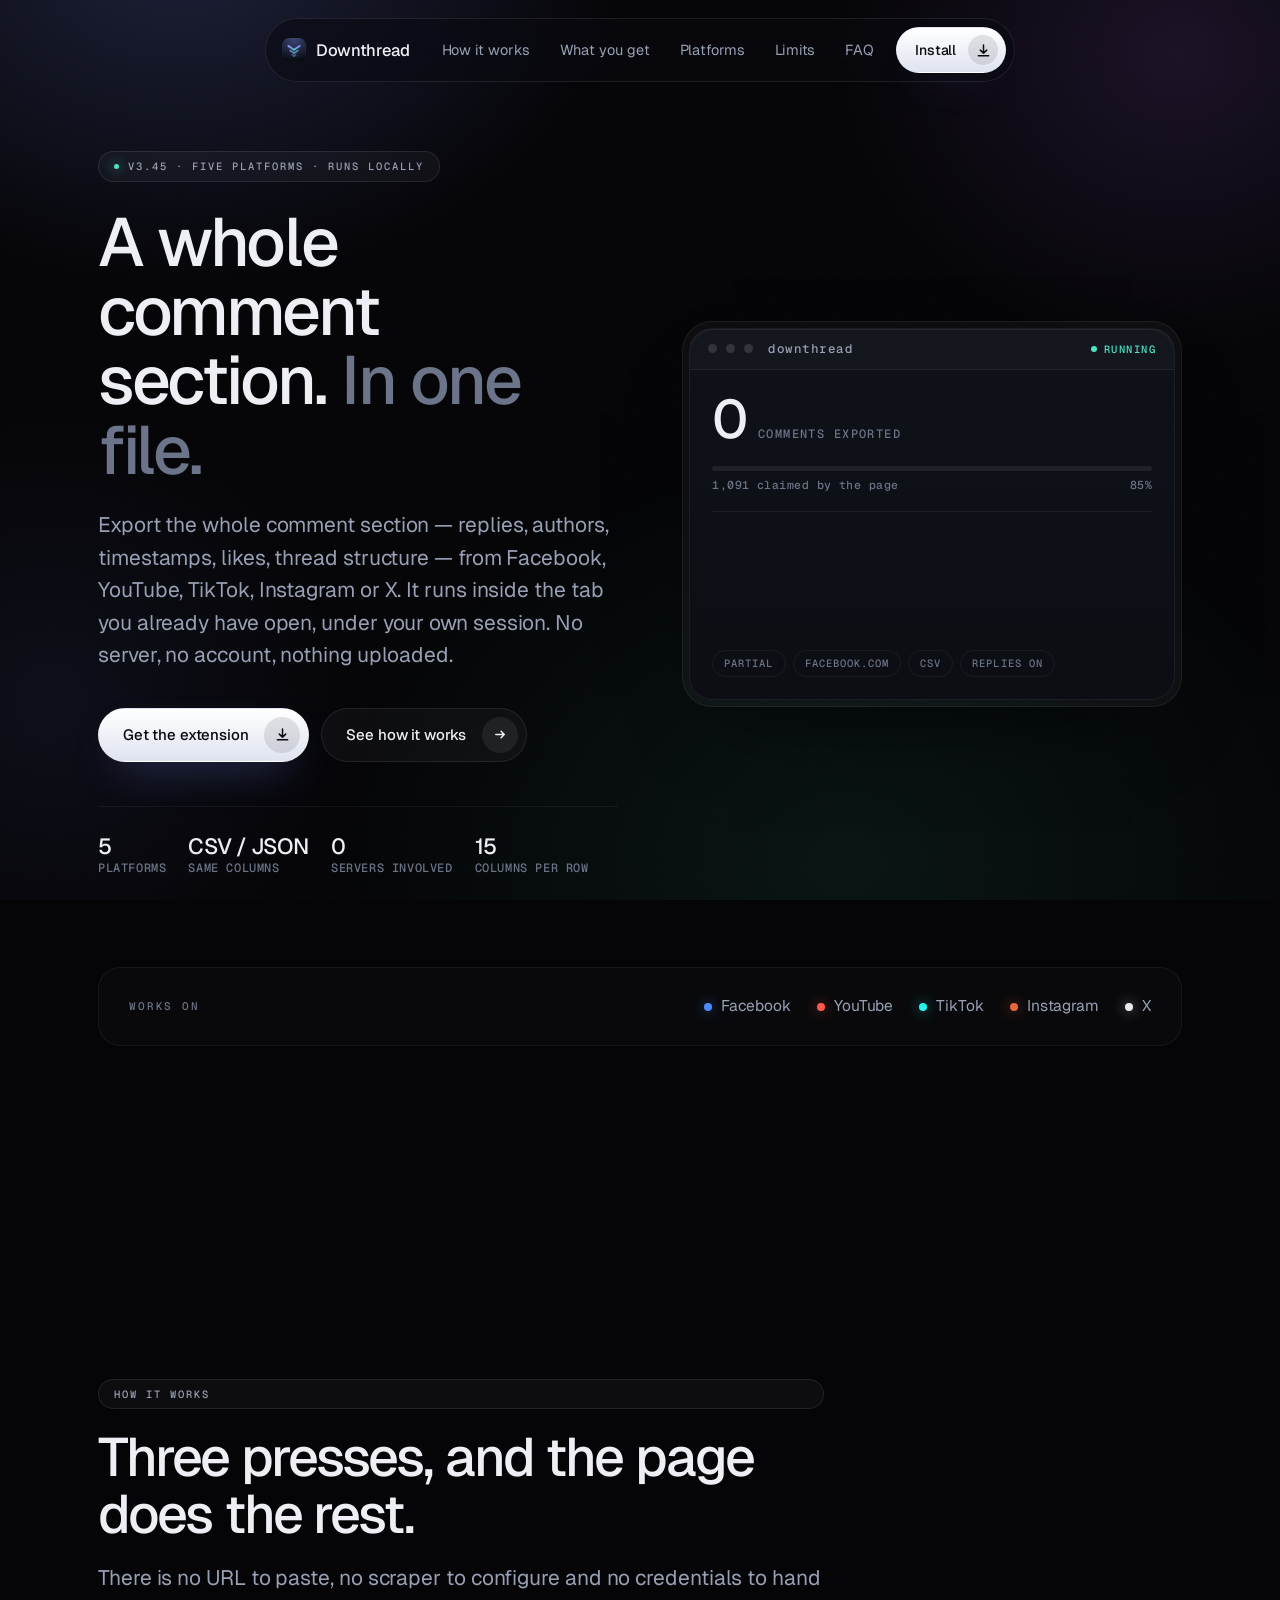
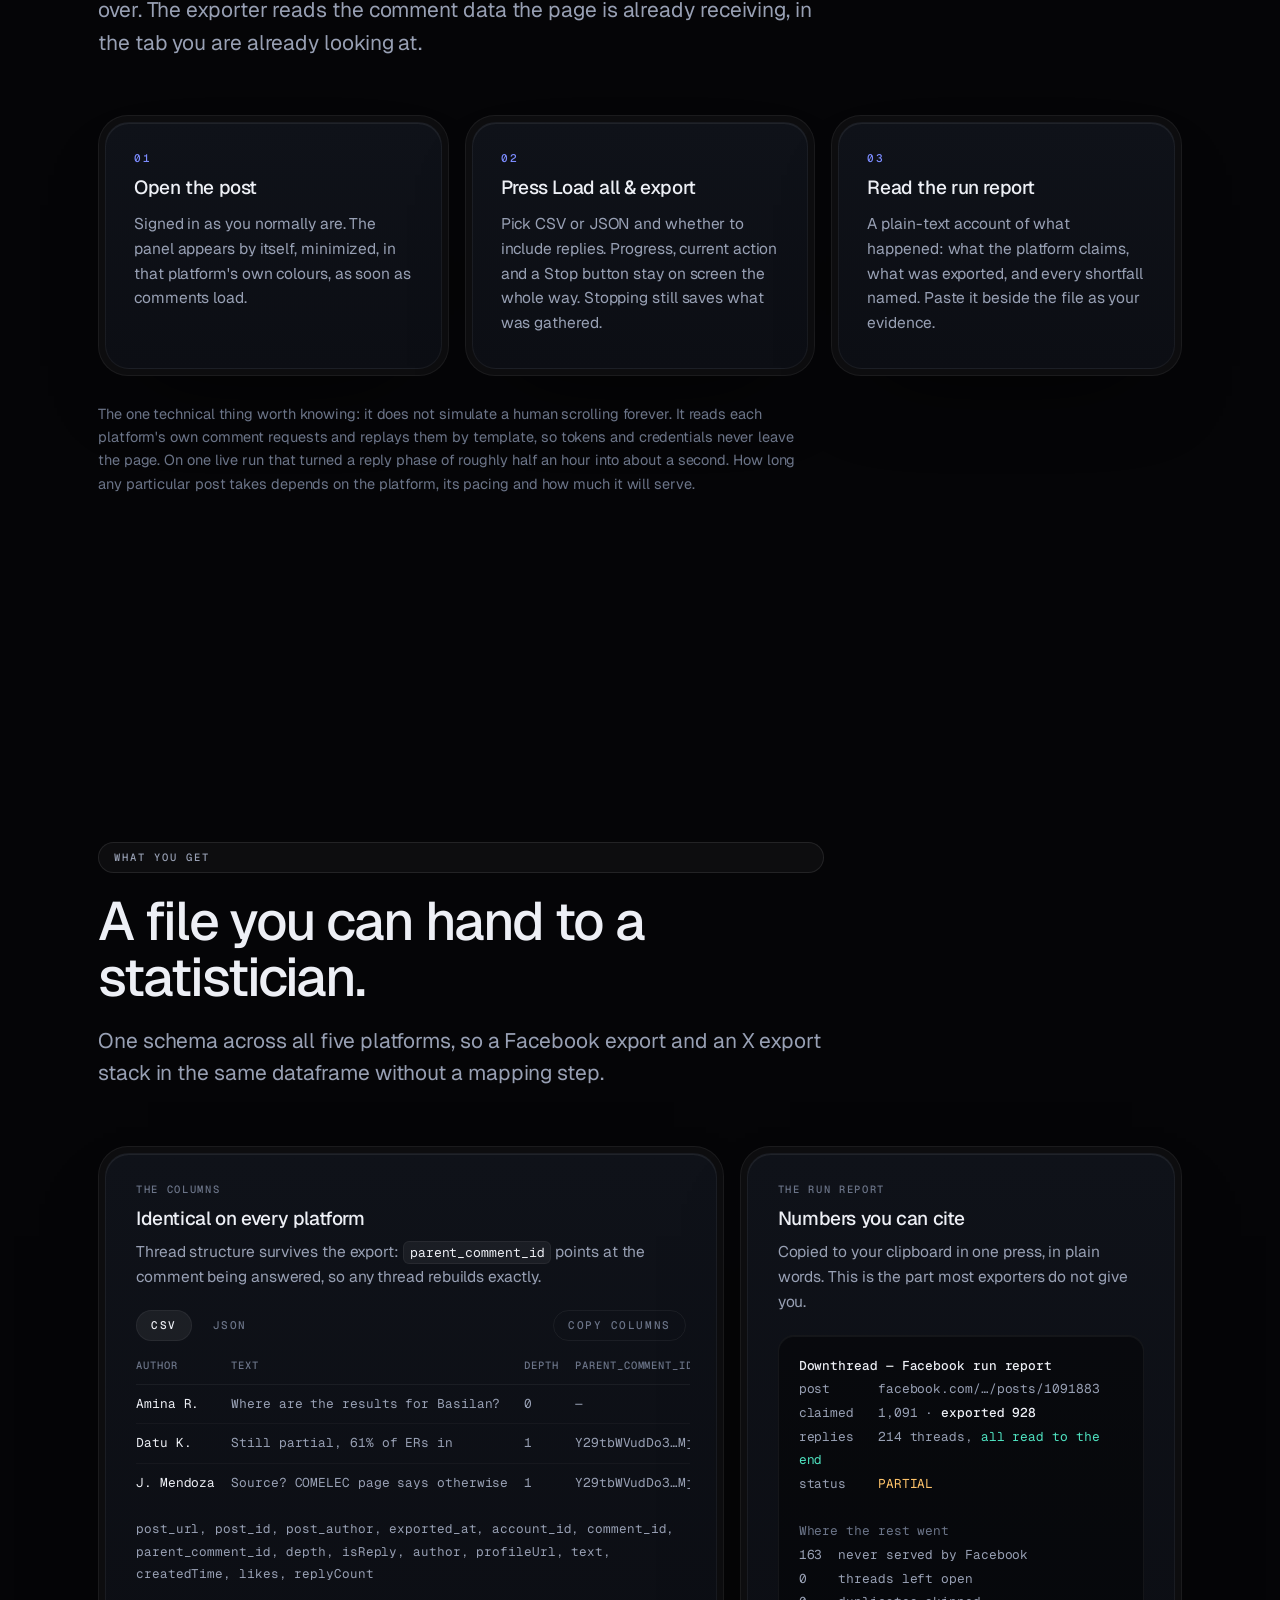
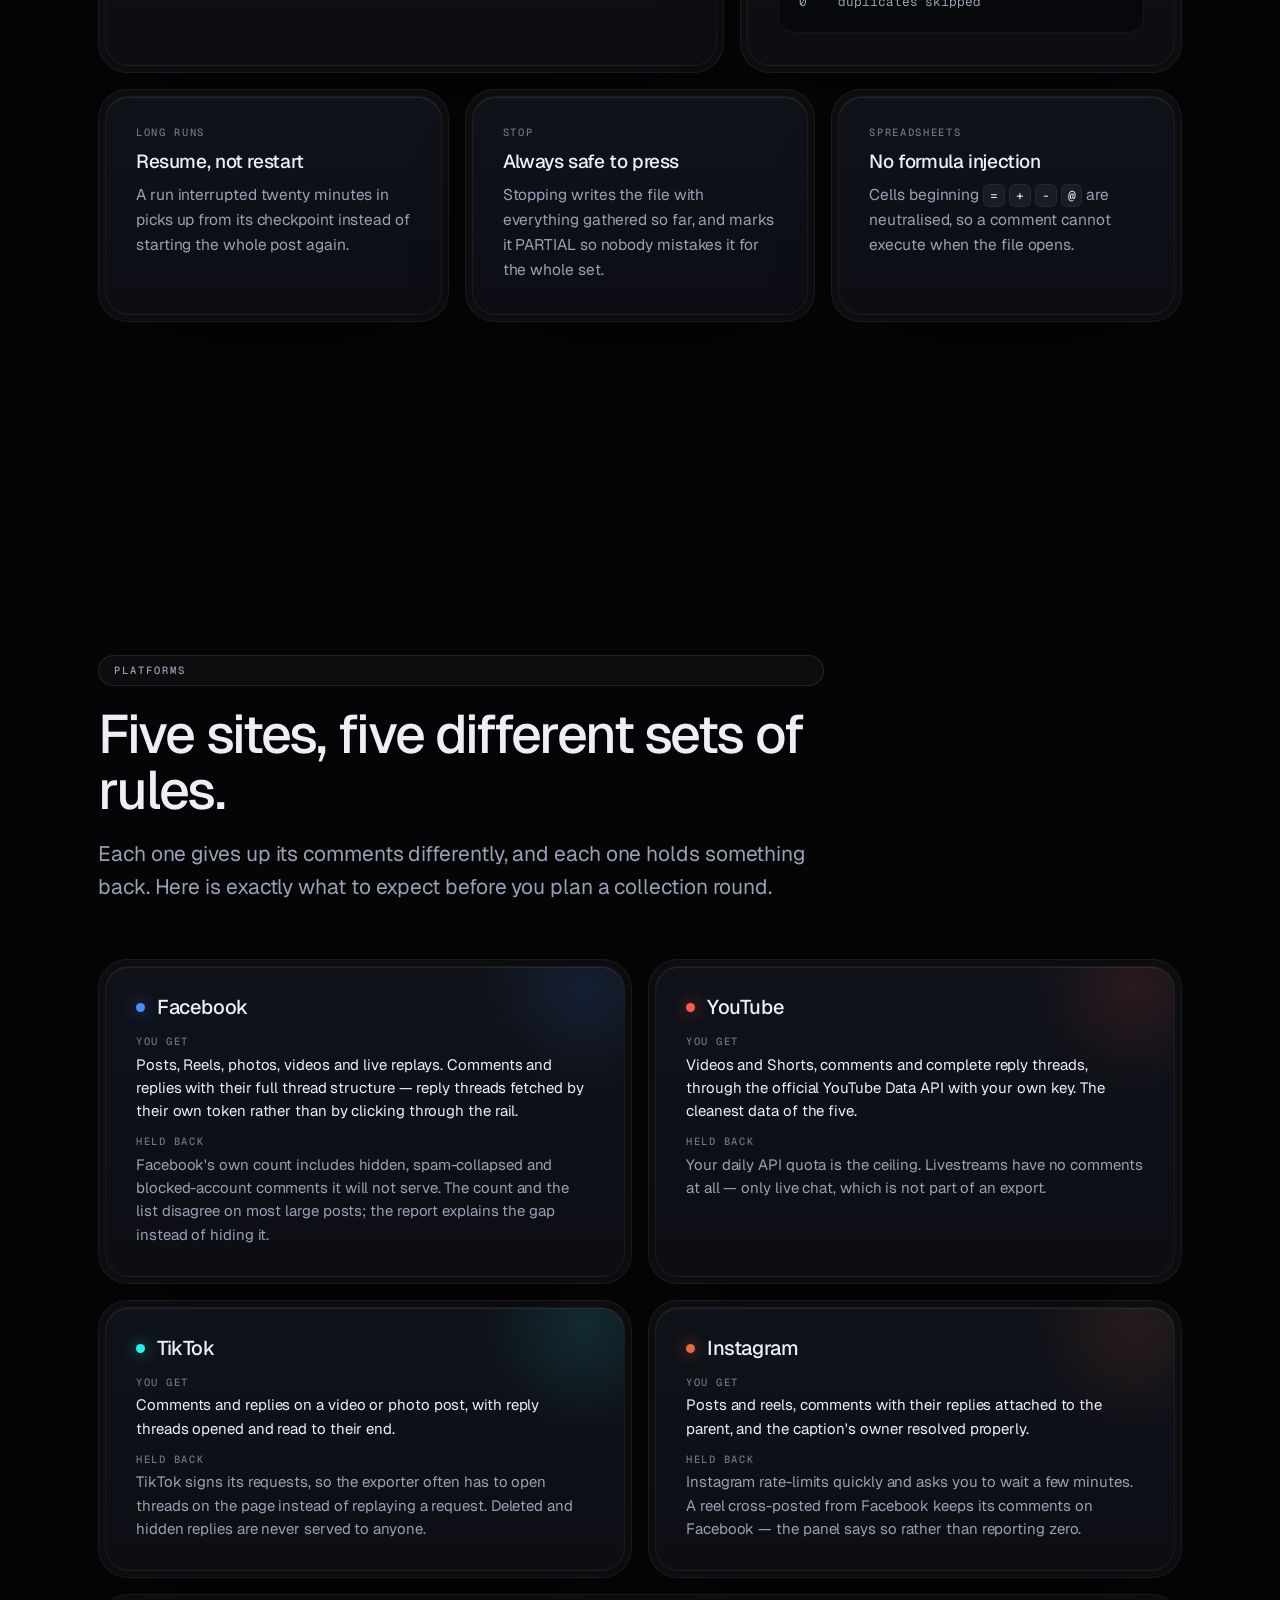
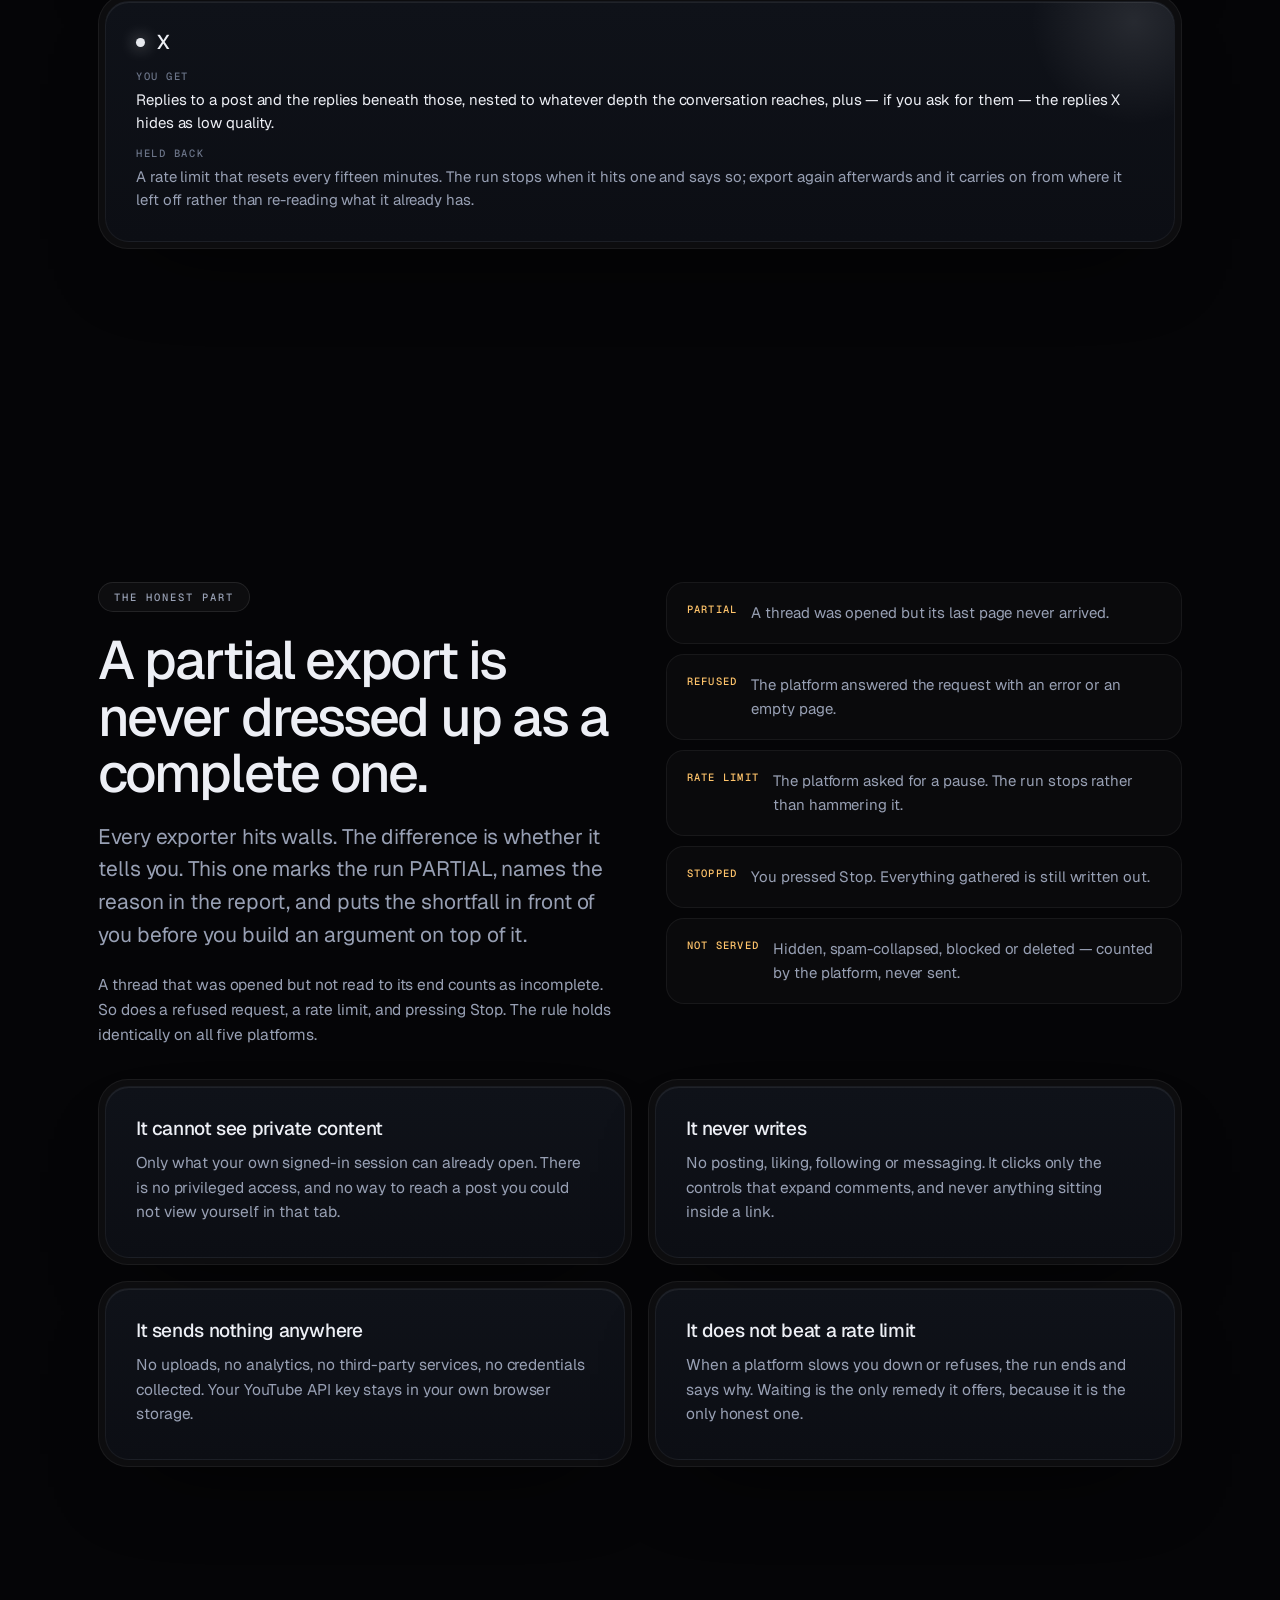
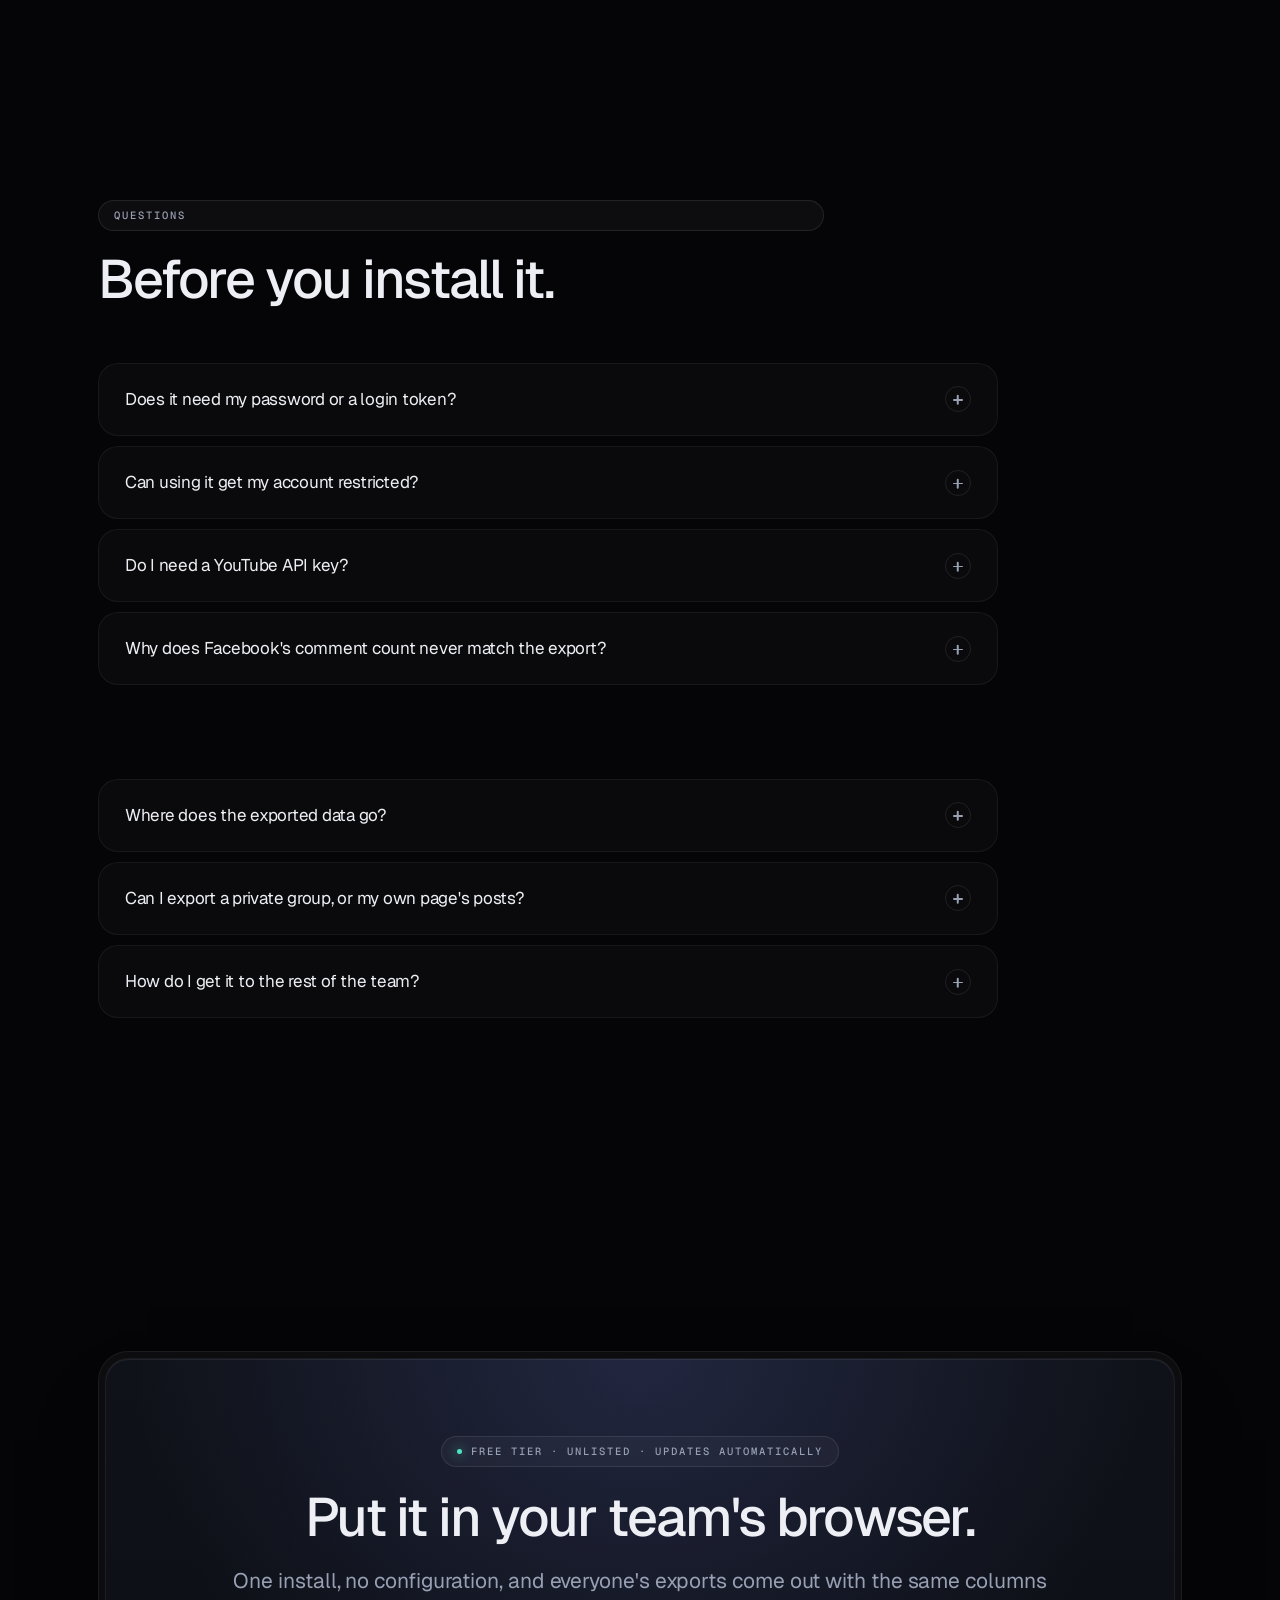
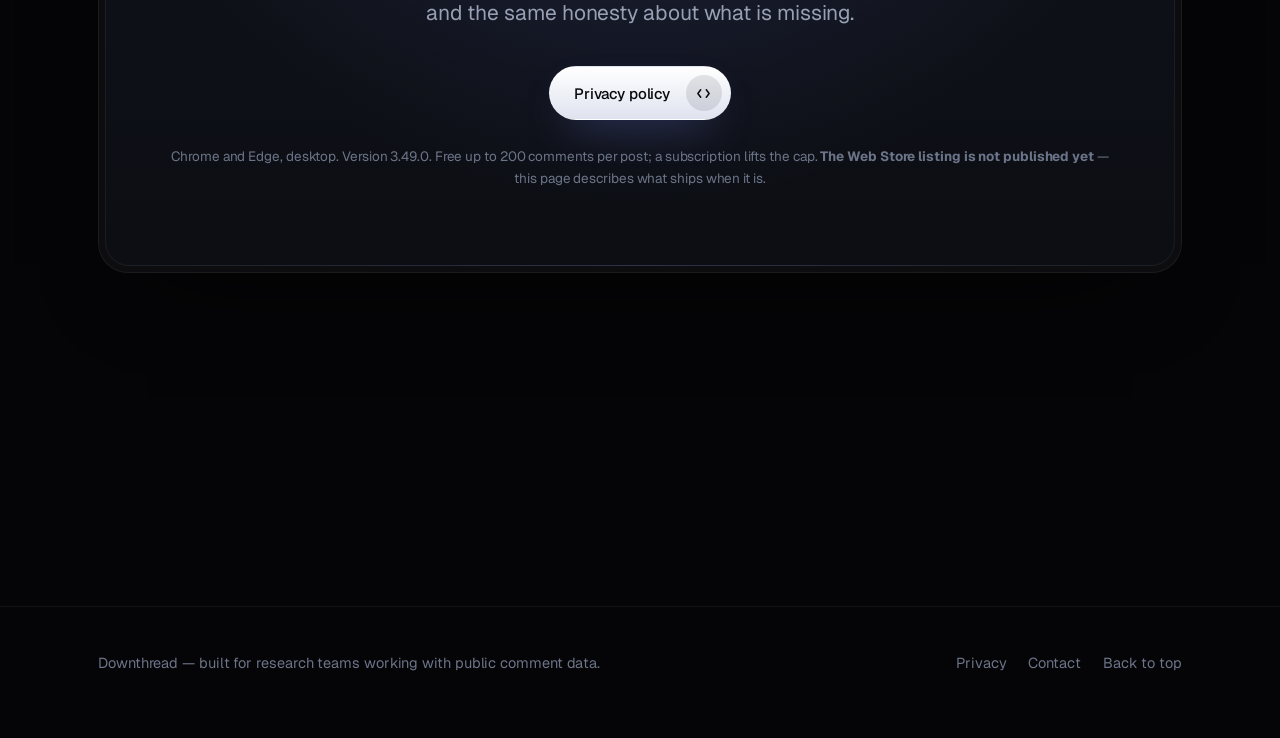
==== index.html @ bb75b0f3 "Downthread website: homepage and privacy policy" ====
<!doctype html>
<html lang="en">
<head>
<meta charset="utf-8">
<meta name="viewport" content="width=device-width, initial-scale=1">
<title>Downthread — a post's comment section, in one file</title>
<meta name="description" content="A Chrome extension for research teams. Export every comment and reply from a Facebook, YouTube, TikTok, Instagram or X post to CSV or JSON — with authors, timestamps, likes and thread structure — entirely inside your own browser.">
<meta name="theme-color" content="#050507">
<link rel="icon" href="icon.png">
<meta property="og:type" content="website">
<meta property="og:title" content="Downthread — a post's comment section, in one file">
<meta property="og:description" content="Export a whole comment section to CSV or JSON, in your own browser. Facebook, YouTube, TikTok, Instagram and X. No server, no account, and a run report that says what it missed.">
<meta name="twitter:card" content="summary_large_image">
<link rel="preconnect" href="https://fonts.googleapis.com">
<link rel="preconnect" href="https://fonts.gstatic.com" crossorigin>
<link href="https://fonts.googleapis.com/css2?family=Geist:wght@300..600&family=Geist+Mono:wght@400;500&display=swap" rel="stylesheet">
<link rel="stylesheet" href="style.css">
</head>
<body>
<div class="mesh" aria-hidden="true"></div>
<div class="grain" aria-hidden="true"></div>

<div class="nav">
  <div class="nav-pill">
    <a class="brand" href="#top"><img src="icon.png" alt=""> Downthread</a>
    <nav class="nav-links">
      <a href="#how">How it works</a>
      <a href="#data">What you get</a>
      <a href="#platforms">Platforms</a>
      <a href="#limits">Limits</a>
      <a href="#faq">FAQ</a>
    </nav>
    <a class="btn btn-primary" href="#get">Install
      <span class="ico" aria-hidden="true"><svg viewBox="0 0 16 16" fill="none" stroke="currentColor" stroke-width="1.6" stroke-linecap="round" stroke-linejoin="round"><path d="M8 2v9m0 0 3.4-3.4M8 11 4.6 7.6M2.5 13.5h11"/></svg></span>
    </a>
    <button class="burger" aria-label="Menu" aria-expanded="false"><i></i><i></i></button>
  </div>
</div>

<div class="sheet">
  <a href="#how">How it works</a>
  <a href="#data">What you get</a>
  <a href="#platforms">Platforms</a>
  <a href="#limits">Limits</a>
  <a href="#get">Install</a>
</div>

<header class="hero wrap" id="top">
  <div class="hero-grid">
    <div class="rv">
      <span class="eyebrow"><span class="dot"></span> v3.45 · five platforms · runs locally</span>
      <h1 class="h-lead">A whole comment section. <em>In one file.</em></h1>
      <p class="lede">Export the whole comment section — replies, authors, timestamps, likes, thread
        structure — from Facebook, YouTube, TikTok, Instagram or X. It runs inside the tab you already
        have open, under your own session. No server, no account, nothing uploaded.</p>
      <div class="btns">
        <a class="btn btn-primary" href="#get">Get the extension
          <span class="ico" aria-hidden="true"><svg viewBox="0 0 16 16" fill="none" stroke="currentColor" stroke-width="1.6" stroke-linecap="round" stroke-linejoin="round"><path d="M8 2v9m0 0 3.4-3.4M8 11 4.6 7.6M2.5 13.5h11"/></svg></span>
        </a>
        <a class="btn" href="#how">See how it works
          <span class="ico" aria-hidden="true"><svg viewBox="0 0 16 16" fill="none" stroke="currentColor" stroke-width="1.6" stroke-linecap="round" stroke-linejoin="round"><path d="M3 8h9m0 0L8.6 4.6M12 8l-3.4 3.4"/></svg></span>
        </a>
      </div>
      <div class="hero-foot">
        <div><b>5</b> platforms</div>
        <div><b>CSV / JSON</b> same columns</div>
        <div><b>0</b> servers involved</div>
        <div><b>15</b> columns per row</div>
      </div>
    </div>

    <div class="mock shell rv" data-run>
      <div class="core">
        <div class="mock-bar">
          <span></span><span></span><span></span>
          <b>downthread</b>
          <div class="live"><i></i> running</div>
        </div>
        <div class="mock-body">
          <div class="mock-stat"><b data-to="928">0</b><span>comments exported</span></div>
          <div class="bar" style="--p:.851"><i></i></div>
          <div class="mock-meta"><span>1,091 claimed by the page</span><span>85%</span></div>
          <ul class="mock-log">
            <li><s>&#10003;</s> reply phase 1.2s — 214 threads by token</li>
            <li><s>&#10003;</s> comment rail never needed</li>
            <li class="warn"><s>!</s> 163 not served — hidden, spam-collapsed or removed</li>
            <li><s>&#10003;</s> wrote downthread-facebook-928.csv</li>
          </ul>
          <div class="mock-tags"><b>partial</b><b>facebook.com</b><b>csv</b><b>replies on</b></div>
        </div>
      </div>
    </div>
  </div>
</header>

<div class="rail wrap">
  <div class="rail-in rv">
    <p>Works on</p>
    <ul>
      <li style="--c:var(--fb)"><i></i> Facebook</li>
      <li style="--c:var(--yt)"><i></i> YouTube</li>
      <li style="--c:var(--tt)"><i></i> TikTok</li>
      <li style="--c:var(--ig)"><i></i> Instagram</li>
      <li style="--c:var(--x)"><i></i> X</li>
    </ul>
  </div>
</div>

<!-- ============================ how it works ============================ -->
<section class="wrap" id="how">
  <div class="sect-head rv">
    <span class="eyebrow">How it works</span>
    <h2>Three presses, and the page does the rest.</h2>
    <p class="lede">There is no URL to paste, no scraper to configure and no credentials to hand over.
      The exporter reads the comment data the page is already receiving, in the tab you are already
      looking at.</p>
  </div>

  <div class="steps">
    <div class="shell rv"><div class="core step">
      <span class="n">01</span>
      <h3>Open the post</h3>
      <p>Signed in as you normally are. The panel appears by itself, minimized, in that platform's
        own colours, as soon as comments load.</p>
    </div></div>
    <div class="shell rv"><div class="core step">
      <span class="n">02</span>
      <h3>Press Load all &amp; export</h3>
      <p>Pick CSV or JSON and whether to include replies. Progress, current action and a Stop button
        stay on screen the whole way. Stopping still saves what was gathered.</p>
    </div></div>
    <div class="shell rv"><div class="core step">
      <span class="n">03</span>
      <h3>Read the run report</h3>
      <p>A plain-text account of what happened: what the platform claims, what was exported, and
        every shortfall named. Paste it beside the file as your evidence.</p>
    </div></div>
  </div>

  <p class="step-note rv">The one technical thing worth knowing: it does not simulate a human
    scrolling forever. It reads each platform's own comment requests and replays them by template,
    so tokens and credentials never leave the page. On one live run that turned a reply phase of
    roughly half an hour into about a second. How long any particular post takes depends on the
    platform, its pacing and how much it will serve.</p>
</section>

<!-- ============================ what you get ============================ -->
<section class="wrap" id="data">
  <div class="sect-head rv">
    <span class="eyebrow">What you get</span>
    <h2>A file you can hand to a statistician.</h2>
    <p class="lede">One schema across all five platforms, so a Facebook export and an X export stack
      in the same dataframe without a mapping step.</p>
  </div>

  <div class="bento">
    <div class="shell rv w7"><div class="core pad card">
      <div class="card-h"><span class="k">The columns</span></div>
      <h3>Identical on every platform</h3>
      <p>Thread structure survives the export: <code class="mono">parent_comment_id</code> points at
        the comment being answered, so any thread rebuilds exactly.</p>

      <div class="tabrow">
        <div class="tabs" data-tabs role="tablist">
          <button role="tab" aria-selected="true">CSV</button>
          <button role="tab" aria-selected="false">JSON</button>
        </div>
        <button class="copy" data-copy="cols">Copy columns</button>
      </div>

      <div class="pane on">
        <div class="scrollx">
          <table class="grid-tbl">
            <thead><tr><th>author</th><th>text</th><th>depth</th><th>parent_comment_id</th><th>likes</th><th>createdTime</th></tr></thead>
            <tbody>
              <tr><td>Amina R.</td><td>Where are the results for Basilan?</td><td>0</td><td>—</td><td>34</td><td>2026-09-14T02:11:07Z</td></tr>
              <tr><td>Datu K.</td><td>Still partial, 61% of ERs in</td><td>1</td><td>Y29tbWVudDo3…MjE</td><td>12</td><td>2026-09-14T02:14:52Z</td></tr>
              <tr><td>J. Mendoza</td><td>Source? COMELEC page says otherwise</td><td>1</td><td>Y29tbWVudDo3…MjE</td><td>3</td><td>2026-09-14T02:19:31Z</td></tr>
            </tbody>
          </table>
        </div>
        <p class="dim" id="cols" style="margin:16px 0 0;font:400 12.6px/1.8 var(--mono)">post_url, post_id, post_author, exported_at, account_id, comment_id, parent_comment_id, depth, isReply, author, profileUrl, text, createdTime, likes, replyCount</p>
      </div>

      <div class="pane">
        <div class="term" style="margin-top:16px">{<br>
          &nbsp;&nbsp;<i>"post_id"</i>: <s>"1091883…"</s>,<br>
          &nbsp;&nbsp;<i>"exported_at"</i>: <s>"2026-09-14T02:31:08Z"</s>,<br>
          &nbsp;&nbsp;<i>"comments"</i>: [<br>
          &nbsp;&nbsp;&nbsp;&nbsp;{ <i>"comment_id"</i>: <s>"Y29tbWVudDo3…MjE"</s>, <i>"depth"</i>: <b>0</b>,<br>
          &nbsp;&nbsp;&nbsp;&nbsp;&nbsp;&nbsp;<i>"author"</i>: <s>"Amina R."</s>, <i>"likes"</i>: <b>34</b>,<br>
          &nbsp;&nbsp;&nbsp;&nbsp;&nbsp;&nbsp;<i>"replyCount"</i>: <b>9</b>, <i>"isReply"</i>: <b>false</b> }<br>
          &nbsp;&nbsp;]<br>
        }</div>
      </div>
    </div></div>

    <div class="shell rv w5"><div class="core pad card">
      <div class="card-h"><span class="k">The run report</span></div>
      <h3>Numbers you can cite</h3>
      <p>Copied to your clipboard in one press, in plain words. This is the part most exporters
        do not give you.</p>
      <div class="term">
        <b>Downthread — Facebook run report</b><br>
        post &nbsp;&nbsp;&nbsp;&nbsp;&nbsp;facebook.com/…/posts/1091883<br>
        claimed &nbsp;&nbsp;1,091 · <b>exported 928</b><br>
        replies &nbsp;&nbsp;214 threads, <s>all read to the end</s><br>
        status &nbsp;&nbsp;&nbsp;<u>PARTIAL</u><br>
        <br>
        <i>Where the rest went</i><br>
        163 &nbsp;never served by Facebook<br>
        0 &nbsp;&nbsp;&nbsp;threads left open<br>
        0 &nbsp;&nbsp;&nbsp;duplicates skipped
      </div>
    </div></div>

    <div class="shell rv"><div class="core pad card">
      <div class="card-h"><span class="k">Long runs</span></div>
      <h3>Resume, not restart</h3>
      <p>A run interrupted twenty minutes in picks up from its checkpoint instead of starting the
        whole post again.</p>
    </div></div>

    <div class="shell rv"><div class="core pad card">
      <div class="card-h"><span class="k">Stop</span></div>
      <h3>Always safe to press</h3>
      <p>Stopping writes the file with everything gathered so far, and marks it PARTIAL so nobody
        mistakes it for the whole set.</p>
    </div></div>

    <div class="shell rv"><div class="core pad card">
      <div class="card-h"><span class="k">Spreadsheets</span></div>
      <h3>No formula injection</h3>
      <p>Cells beginning <code class="mono">=</code> <code class="mono">+</code>
        <code class="mono">-</code> <code class="mono">@</code> are neutralised, so a comment cannot
        execute when the file opens.</p>
    </div></div>
  </div>
</section>

<!-- ============================ platforms =============================== -->
<section class="wrap" id="platforms">
  <div class="sect-head rv">
    <span class="eyebrow">Platforms</span>
    <h2>Five sites, five different sets of rules.</h2>
    <p class="lede">Each one gives up its comments differently, and each one holds something back.
      Here is exactly what to expect before you plan a collection round.</p>
  </div>

  <div class="plats">
    <div class="shell rv" style="--c:var(--fb)"><div class="core plat">
      <div class="plat-h"><i></i><h3>Facebook</h3></div>
      <dl>
        <div class="yes"><dt>You get</dt><dd>Posts, Reels, photos, videos and live replays. Comments and
          replies with their full thread structure — reply threads fetched by their own token
          rather than by clicking through the rail.</dd></div>
        <div><dt>Held back</dt><dd>Facebook's own count includes hidden, spam-collapsed and
          blocked-account comments it will not serve. The count and the list disagree on most large
          posts; the report explains the gap instead of hiding it.</dd></div>
      </dl>
    </div></div>

    <div class="shell rv" style="--c:var(--yt)"><div class="core plat">
      <div class="plat-h"><i></i><h3>YouTube</h3></div>
      <dl>
        <div class="yes"><dt>You get</dt><dd>Videos and Shorts, comments and complete reply threads,
          through the official YouTube Data API with your own key. The cleanest data of the five.</dd></div>
        <div><dt>Held back</dt><dd>Your daily API quota is the ceiling. Livestreams have no comments
          at all — only live chat, which is not part of an export.</dd></div>
      </dl>
    </div></div>

    <div class="shell rv" style="--c:var(--tt)"><div class="core plat">
      <div class="plat-h"><i></i><h3>TikTok</h3></div>
      <dl>
        <div class="yes"><dt>You get</dt><dd>Comments and replies on a video or photo post, with
          reply threads opened and read to their end.</dd></div>
        <div><dt>Held back</dt><dd>TikTok signs its requests, so the exporter often has to open
          threads on the page instead of replaying a request. Deleted and hidden replies are never
          served to anyone.</dd></div>
      </dl>
    </div></div>

    <div class="shell rv" style="--c:var(--ig)"><div class="core plat">
      <div class="plat-h"><i></i><h3>Instagram</h3></div>
      <dl>
        <div class="yes"><dt>You get</dt><dd>Posts and reels, comments with their replies attached to
          the parent, and the caption's owner resolved properly.</dd></div>
        <div><dt>Held back</dt><dd>Instagram rate-limits quickly and asks you to wait a few minutes.
          A reel cross-posted from Facebook keeps its comments on Facebook — the panel says so rather
          than reporting zero.</dd></div>
      </dl>
    </div></div>

    <div class="shell rv wide" style="--c:var(--x)"><div class="core plat">
      <div class="plat-h"><i></i><h3>X</h3></div>
      <dl>
        <div class="yes"><dt>You get</dt><dd>Replies to a post and the replies beneath those, nested
          to whatever depth the conversation reaches, plus — if you ask for them — the replies X
          hides as low quality.</dd></div>
        <div><dt>Held back</dt><dd>A rate limit that resets every fifteen minutes. The run stops when
          it hits one and says so; export again afterwards and it carries on from where it left
          off rather than re-reading what it already has.</dd></div>
      </dl>
    </div></div>
  </div>
</section>

<!-- ============================ limits ================================== -->
<section class="wrap" id="limits">
  <div class="honesty">
    <div class="rv">
      <span class="eyebrow">The honest part</span>
      <h2 style="margin:20px 0 20px">A partial export is never dressed up as a complete one.</h2>
      <p class="lede">Every exporter hits walls. The difference is whether it tells you. This one
        marks the run PARTIAL, names the reason in the report, and puts the shortfall in front of
        you before you build an argument on top of it.</p>
      <p class="dim" style="margin-top:22px;font-size:15.5px">A thread that was opened but not read
        to its end counts as incomplete. So does a refused request, a rate limit, and pressing Stop.
        The rule holds identically on all five platforms.</p>
    </div>

    <div class="rv">
      <div class="flags">
        <div class="flag"><b>Partial</b><p>A thread was opened but its last page never arrived.</p></div>
        <div class="flag"><b>Refused</b><p>The platform answered the request with an error or an empty page.</p></div>
        <div class="flag"><b>Rate limit</b><p>The platform asked for a pause. The run stops rather than hammering it.</p></div>
        <div class="flag"><b>Stopped</b><p>You pressed Stop. Everything gathered is still written out.</p></div>
        <div class="flag"><b>Not served</b><p>Hidden, spam-collapsed, blocked or deleted — counted by the platform, never sent.</p></div>
      </div>
    </div>
  </div>

  <div class="nots">
    <div class="shell rv"><div class="core pad card">
      <h3>It cannot see private content</h3>
      <p>Only what your own signed-in session can already open. There is no privileged access, and
        no way to reach a post you could not view yourself in that tab.</p>
    </div></div>
    <div class="shell rv"><div class="core pad card">
      <h3>It never writes</h3>
      <p>No posting, liking, following or messaging. It clicks only the controls that expand
        comments, and never anything sitting inside a link.</p>
    </div></div>
    <div class="shell rv"><div class="core pad card">
      <h3>It sends nothing anywhere</h3>
      <p>No uploads, no analytics, no third-party services, no credentials collected. Your YouTube
        API key stays in your own browser storage.</p>
    </div></div>
    <div class="shell rv"><div class="core pad card">
      <h3>It does not beat a rate limit</h3>
      <p>When a platform slows you down or refuses, the run ends and says why. Waiting is the only
        remedy it offers, because it is the only honest one.</p>
    </div></div>
  </div>
</section>

<!-- ============================ faq ===================================== -->
<section class="wrap" id="faq">
  <div class="sect-head rv">
    <span class="eyebrow">Questions</span>
    <h2>Before you install it.</h2>
  </div>

  <div class="faq">
    <details class="rv"><summary>Does it need my password or a login token?<span class="pm"></span></summary>
      <div class="ans"><p>No. It never asks for, reads or stores a password, session cookie or login
        token for any platform. It works inside the session your browser already has, the same way
        the page itself does.</p></div></details>

    <details class="rv"><summary>Can using it get my account restricted?<span class="pm"></span></summary>
      <div class="ans"><p>It is possible, and worth saying plainly. Reading a platform's own requests
        at speed can breach that platform's terms even when the comments are public, and every
        platform is free to act on that. The exporter paces itself, stops the moment it is rate
        limited and never retries aggressively — but the judgement about whether to run it, and on
        whose account, is yours.</p></div></details>

    <details class="rv"><summary>Do I need a YouTube API key?<span class="pm"></span></summary>
      <div class="ans"><p>For YouTube, yes. Create a project in the Google Cloud console, enable the
        <strong>YouTube Data API v3</strong>, generate an API key and paste it into the panel once.
        It is stored in your own browser and used only to call YouTube. The other four platforms need
        no key at all.</p></div></details>

    <details class="rv"><summary>Why does Facebook's comment count never match the export?<span class="pm"></span></summary>
      <div class="ans"><p>Because the number under the post is not a count of comments you can read.
        It includes comments hidden by the page, ones collapsed as spam, ones from accounts that have
        blocked you, and ones since deleted. Facebook counts them and then declines to send them. The
        report gives you both numbers and the gap between them, which is the honest thing to publish
        beside a dataset.</p></div></details>

    <details class="rv"><summary>What happens if I close the tab mid-run?<span class="pm"></span></summary>
      <div class="ans"><p>Nothing is lost that was already written, and on Facebook a checkpoint lets
        the next run resume rather than restart. Pressing Stop is cleaner: it writes the file
        immediately with everything gathered and marks it PARTIAL.</p></div></details>

    <details class="rv"><summary>Where does the exported data go?<span class="pm"></span></summary>
      <div class="ans"><p>Your Downloads folder, and nowhere else. There is no server to send it to.
        Settings, your YouTube key, the resume checkpoint and a short local run history live in your
        browser's own extension storage, which the web pages you visit cannot read. Uninstalling
        removes all of it. <a href="privacy.html" style="color:var(--iris)">Full privacy policy</a>.</p></div></details>

    <details class="rv"><summary>Can I export a private group, or my own page's posts?<span class="pm"></span></summary>
      <div class="ans"><p>If you can open the post and read its comments in your browser, the exporter
        can read the same thing. If you cannot, neither can it. Being an admin of the page or a member
        of the group is what grants the access — the extension adds none of its own.</p></div></details>

    <details class="rv"><summary>How do I get it to the rest of the team?<span class="pm"></span></summary>
      <div class="ans"><p>Through an <strong>unlisted</strong> Chrome Web Store listing: everyone with
        the link can install it and get updates automatically, and it is not indexed or browsable by
        anyone else. For testing before that, the repository loads directly as an unpacked
        extension.</p></div></details>
  </div>
</section>

<!-- ============================ get it ================================== -->
<section class="wrap cta" id="get">
  <div class="shell rv"><div class="core">
    <span class="eyebrow"><span class="dot"></span> Free tier · unlisted · updates automatically</span>
    <h2 style="margin-top:22px">Put it in your team's browser.</h2>
    <p class="lede">One install, no configuration, and everyone's exports come out with the same
      columns and the same honesty about what is missing.</p>
    <div class="btns">
      <a class="btn btn-primary" href="privacy.html">Privacy policy
        <span class="ico" aria-hidden="true"><svg viewBox="0 0 16 16" fill="none" stroke="currentColor" stroke-width="1.6" stroke-linecap="round" stroke-linejoin="round"><path d="M5 12 2 8l3-4m6 0 3 4-3 4"/></svg></span>
      </a>
    </div>
    <p class="fine">Chrome and Edge, desktop. Version 3.49.0. Free up to 200 comments per post; a subscription lifts the cap. <strong>The Web Store listing is not published yet</strong> — this page describes what ships when it is.</p>
  </div></div>
</section>

<footer>
  <div class="wrap foot">
    <div>Downthread — built for research teams working with public comment data.</div>
    <nav>
      <a href="privacy.html">Privacy</a>
      <a href="mailto:downthread.support@gmail.com">Contact</a>
      <a href="#top">Back to top</a>
    </nav>
  </div>
</footer>

<script src="app.js"></script>
</body>
</html>
---- style.css ----
/* ==========================================================================
   Downthread — the public site.

   Vibe: ethereal glass. Layout: asymmetrical bento.
   Dark only, and that is a decision rather than a default: this tool gets
   used at one in the morning against a post with forty thousand comments,
   and the panel it advertises is dark too.

   No framework, no build step. Two pages, one stylesheet, one small script.
   ========================================================================== */

/* ---------- tokens ---------------------------------------------------- */
:root{
  --ink:#050507;
  --ink-2:#08090d;
  --shell:rgba(255,255,255,.035);
  --core:#0c0e14;
  --core-2:#0f1219;
  --hair:rgba(255,255,255,.09);
  --hair-soft:rgba(255,255,255,.055);
  --fg:#edeff5;
  --fg-2:#98a0b4;
  --fg-3:#6b7488;

  --iris:#7c8cff;
  --iris-dim:rgba(124,140,255,.14);
  --mint:#4fe3c1;
  --amber:#ffc46b;

  --fb:#4a8cff; --yt:#ff5a52; --tt:#25f4ee; --ig:#e6683c; --x:#e7e9ee;

  --r-out:30px;
  --pad-bezel:6px;
  --r-in:calc(var(--r-out) - var(--pad-bezel));

  --ease:cubic-bezier(.32,.72,0,1);
  --ease-out:cubic-bezier(.16,1,.3,1);

  --sans:"Geist","Plus Jakarta Sans","Segoe UI Variable Text","Segoe UI",system-ui,-apple-system,sans-serif;
  --mono:"Geist Mono",ui-monospace,"Cascadia Mono",Consolas,monospace;

  --wrap:1180px;
  --gut:clamp(20px,5vw,48px);
  --sect:clamp(96px,13vw,176px);

  color-scheme:dark;
}

/* ---------- reset ----------------------------------------------------- */
*,*::before,*::after{box-sizing:border-box}
html{-webkit-text-size-adjust:100%;scroll-behavior:smooth;scroll-padding-top:120px}
body{
  margin:0;background:var(--ink);color:var(--fg);
  font:400 16.5px/1.6 var(--sans);letter-spacing:-.005em;
  -webkit-font-smoothing:antialiased;-moz-osx-font-smoothing:grayscale;
  overflow-x:hidden;
}
img{max-width:100%;display:block}
a{color:inherit;text-decoration:none}
p{margin:0 0 1em}
ul{margin:0;padding:0;list-style:none}
:focus-visible{outline:2px solid var(--iris);outline-offset:3px;border-radius:6px}

/* ---------- ambient layers -------------------------------------------- */
/* Two fixed layers, never in the scroll path: a mesh of soft light, and grain
 * over the top of it so the black reads as a material and not as #000. */
.mesh,.grain{position:fixed;inset:0;pointer-events:none}
.mesh{
  z-index:0;
  background:
    radial-gradient(58vw 44vw at 14% -6%, rgba(124,140,255,.20), transparent 62%),
    radial-gradient(46vw 40vw at 92% 6%, rgba(180,110,255,.13), transparent 60%),
    radial-gradient(64vw 52vw at 66% 96%, rgba(79,227,193,.075), transparent 64%),
    radial-gradient(40vw 40vw at 4% 78%, rgba(124,140,255,.075), transparent 62%);
}
.grain{
  z-index:1;opacity:.04;mix-blend-mode:overlay;
  background-image:url("data:image/svg+xml,%3Csvg xmlns='http://www.w3.org/2000/svg' width='160' height='160'%3E%3Cfilter id='n'%3E%3CfeTurbulence type='fractalNoise' baseFrequency='.82' numOctaves='3' stitchTiles='stitch'/%3E%3C/filter%3E%3Crect width='100%25' height='100%25' filter='url(%23n)'/%3E%3C/svg%3E");
}
/* The content sits above the ambient layers. Named elements only: a blanket
 * `body > *` rule outranks .nav and .sheet and drops them out of position:fixed,
 * which puts the invisible mobile menu into the flow and pushes the hero down a
 * whole screen. Their own z-index is declared with them. */
header,main,section,footer,.rail{position:relative;z-index:2}

/* ---------- layout ---------------------------------------------------- */
.wrap{max-width:var(--wrap);margin-inline:auto;padding-inline:var(--gut)}
section{padding-block:var(--sect)}
.lede{font-size:clamp(17px,1.9vw,21px);line-height:1.55;color:var(--fg-2);max-width:60ch;margin:0}
.dim{color:var(--fg-2)}
.mono{font-family:var(--mono)}

/* ---------- type ------------------------------------------------------ */
h1,h2,h3{margin:0;font-weight:500;letter-spacing:-.035em;line-height:1.02}
h1{font-size:clamp(40px,5.6vw,68px)}
h2{font-size:clamp(30px,4.6vw,54px);line-height:1.04}
h3{font-size:19px;letter-spacing:-.02em;line-height:1.25}
.eyebrow{
  display:inline-flex;align-items:center;gap:9px;
  font:500 10.5px/1 var(--mono);letter-spacing:.19em;text-transform:uppercase;color:var(--fg-2);
  border:1px solid var(--hair);border-radius:999px;padding:9px 15px;background:var(--shell);
}
.eyebrow .dot{width:5px;height:5px;border-radius:50%;background:var(--mint);box-shadow:0 0 12px var(--mint)}
.h-lead{max-width:22ch}
.sect-head{display:flex;flex-direction:column;gap:20px;margin-bottom:56px;max-width:66ch}

/* ---------- the double bezel ------------------------------------------ */
/* Nothing sits flat on the background. Every panel is a plate in a tray. */
.shell{
  background:var(--shell);border:1px solid var(--hair-soft);
  border-radius:var(--r-out);padding:var(--pad-bezel);
  box-shadow:0 40px 90px -50px rgba(0,0,0,.9);
}
.core{
  background:linear-gradient(180deg,var(--core-2),var(--core));
  border:1px solid var(--hair-soft);border-radius:var(--r-in);
  box-shadow:inset 0 1px 0 rgba(255,255,255,.07);
  height:100%;
}

/* ---------- buttons --------------------------------------------------- */
.btn{
  display:inline-flex;align-items:center;gap:16px;
  padding:8px 8px 8px 24px;border-radius:999px;border:1px solid var(--hair);
  font:500 15px/1 var(--sans);letter-spacing:-.01em;color:var(--fg);
  background:var(--shell);cursor:pointer;
  transition:transform .5s var(--ease),background .5s var(--ease),border-color .5s var(--ease);
}
.btn .ico{
  width:36px;height:36px;border-radius:50%;display:grid;place-items:center;
  background:rgba(255,255,255,.07);
  transition:transform .55s var(--ease),background .55s var(--ease);
}
.btn .ico svg{width:15px;height:15px}
.btn:hover{background:rgba(255,255,255,.075);border-color:rgba(255,255,255,.17)}
.btn:hover .ico{transform:translate(3px,-2px) scale(1.07);background:rgba(255,255,255,.13)}
.btn:active{transform:scale(.978)}
.btn-primary{
  background:linear-gradient(180deg,#fff,#dfe3ef);color:#08090d;border-color:transparent;
  box-shadow:0 18px 44px -22px rgba(124,140,255,.85);
}
.btn-primary .ico{background:rgba(8,9,13,.1)}
.btn-primary:hover{background:linear-gradient(180deg,#fff,#eef0f7);border-color:transparent}
.btn-primary:hover .ico{background:rgba(8,9,13,.16)}
.btns{display:flex;flex-wrap:wrap;gap:12px}

/* ---------- fluid island nav ------------------------------------------ */
.nav{position:fixed;top:0;left:0;right:0;z-index:60;padding:18px var(--gut);display:flex;justify-content:center}
.nav-pill{
  display:flex;align-items:center;gap:8px;
  padding:8px 8px 8px 16px;border-radius:999px;
  background:rgba(10,11,16,.6);border:1px solid var(--hair);
  backdrop-filter:blur(22px) saturate(160%);-webkit-backdrop-filter:blur(22px) saturate(160%);
  box-shadow:0 24px 60px -32px rgba(0,0,0,.95);
  transition:transform .7s var(--ease),background .7s var(--ease);
}
.nav.up .nav-pill{transform:translateY(-140%)}
.brand{display:flex;align-items:center;gap:10px;padding-right:10px;font-weight:500;letter-spacing:-.02em;white-space:nowrap}
.brand img{width:24px;height:24px;border-radius:7px}
.nav-links{display:flex;align-items:center;gap:2px}
.nav-links a{
  padding:9px 14px;border-radius:999px;font-size:14.5px;color:var(--fg-2);
  transition:color .4s var(--ease),background .4s var(--ease);
}
.nav-links a:hover{color:var(--fg);background:rgba(255,255,255,.06)}
.nav .btn{padding:7px 7px 7px 18px;font-size:14px;gap:12px}
.nav .btn .ico{width:30px;height:30px}
.burger{display:none;width:42px;height:42px;border-radius:50%;border:1px solid var(--hair);
  background:var(--shell);cursor:pointer;position:relative}
.burger i{
  position:absolute;left:12px;width:18px;height:1.5px;background:var(--fg);border-radius:2px;
  transition:transform .6s var(--ease),opacity .3s var(--ease);
}
.burger i:nth-child(1){top:17px}
.burger i:nth-child(2){top:23px}
.open .burger i:nth-child(1){transform:translateY(3px) rotate(45deg)}
.open .burger i:nth-child(2){transform:translateY(-3px) rotate(-45deg)}
/* Closed means closed. opacity and pointer-events hide it from the eye and the mouse but leave
 * every link in the tab order, so a keyboard user tabbed into an invisible menu (review,
 * Codex). `visibility:hidden` takes it out of the tab order; the script also sets `inert`
 * where the browser supports it. */
.sheet{
  position:fixed;inset:0;z-index:55;display:grid;align-content:center;gap:6px;padding:0 var(--gut);
  background:rgba(5,5,7,.86);backdrop-filter:blur(30px);-webkit-backdrop-filter:blur(30px);
  opacity:0;visibility:hidden;pointer-events:none;
  transition:opacity .6s var(--ease),visibility 0s linear .6s;
}
.sheet.on{opacity:1;visibility:visible;pointer-events:auto;transition:opacity .6s var(--ease),visibility 0s}
.sheet a{
  font-size:clamp(30px,9vw,46px);letter-spacing:-.035em;padding:10px 0;color:var(--fg);
  opacity:0;transform:translateY(38px);
  transition:opacity .7s var(--ease),transform .7s var(--ease);
}
.sheet.on a{opacity:1;transform:none}
.sheet.on a:nth-child(1){transition-delay:.06s}
.sheet.on a:nth-child(2){transition-delay:.12s}
.sheet.on a:nth-child(3){transition-delay:.18s}
.sheet.on a:nth-child(4){transition-delay:.24s}
.sheet.on a:nth-child(5){transition-delay:.30s}

/* ---------- hero ------------------------------------------------------ */
.hero{min-height:100dvh;display:flex;align-items:center;padding-block:150px 90px}
.hero-grid{display:grid;grid-template-columns:1.02fr .98fr;gap:clamp(32px,5vw,70px);align-items:center;width:100%}
.hero h1{margin:26px 0 24px}
.hero h1 em{font-style:normal;color:var(--fg-3)}
.hero .btns{margin-top:36px}
.hero-foot{display:flex;flex-wrap:wrap;gap:22px;margin-top:44px;padding-top:26px;border-top:1px solid var(--hair-soft)}
.hero-foot div{font:500 12px/1.5 var(--mono);letter-spacing:.05em;text-transform:uppercase;color:var(--fg-3)}
.hero-foot b{display:block;font:500 22px/1.2 var(--sans);letter-spacing:-.02em;color:var(--fg);text-transform:none}

/* the panel mock ------------------------------------------------------- */
/* The reveal writes transform, so the tilt has to be restated on both ends of it. */
.mock{transform:rotate(1.1deg)}
.mock.rv{transform:translateY(30px) rotate(1.1deg)}
.mock.rv.in{transform:rotate(1.1deg)}
.mock .core{padding:0;overflow:hidden}
.mock-bar{
  display:flex;align-items:center;gap:9px;padding:14px 18px;border-bottom:1px solid var(--hair-soft);
  background:rgba(255,255,255,.02);
}
.mock-bar span{width:9px;height:9px;border-radius:50%;background:rgba(255,255,255,.13)}
.mock-bar b{margin-left:6px;font:500 12.5px/1 var(--mono);letter-spacing:.04em;color:var(--fg-2)}
.mock-bar .live{margin-left:auto;display:flex;align-items:center;gap:7px;font:500 10.5px/1 var(--mono);
  letter-spacing:.14em;text-transform:uppercase;color:var(--mint)}
.mock-bar .live i{width:6px;height:6px;border-radius:50%;background:var(--mint);animation:pulse 1.9s var(--ease) infinite}
@keyframes pulse{0%,100%{opacity:1;transform:scale(1)}50%{opacity:.35;transform:scale(.72)}}
.mock-body{padding:22px}
.mock-stat{display:flex;align-items:baseline;gap:12px}
.mock-stat b{font:500 clamp(38px,5.4vw,54px)/1 var(--sans);letter-spacing:-.045em}
.mock-stat span{font:500 12px/1 var(--mono);letter-spacing:.12em;text-transform:uppercase;color:var(--fg-3)}
.bar{height:5px;border-radius:99px;background:rgba(255,255,255,.07);margin:20px 0 8px;overflow:hidden}
.bar i{display:block;height:100%;width:0;border-radius:99px;
  background:linear-gradient(90deg,var(--iris),var(--mint));
  transition:transform 2.6s var(--ease);transform-origin:left;transform:scaleX(0)}
.bar.go i{width:100%;transform:scaleX(var(--p,.86))}
.mock-meta{display:flex;justify-content:space-between;font:500 11.5px/1 var(--mono);color:var(--fg-3);letter-spacing:.04em}
.mock-log{margin-top:20px;border-top:1px solid var(--hair-soft);padding-top:16px;display:grid;gap:9px}
.mock-log li{display:flex;gap:10px;font:400 13px/1.45 var(--mono);color:var(--fg-2);
  opacity:0;transform:translateY(8px);transition:opacity .6s var(--ease),transform .6s var(--ease)}
.mock-log li.on{opacity:1;transform:none}
.mock-log li s{text-decoration:none;color:var(--mint)}
.mock-log li.warn s{color:var(--amber)}
.mock-tags{display:flex;gap:7px;flex-wrap:wrap;margin-top:20px}
.mock-tags b{font:500 10.5px/1 var(--mono);letter-spacing:.1em;text-transform:uppercase;
  padding:7px 11px;border-radius:999px;border:1px solid var(--hair-soft);color:var(--fg-3)}

/* ---------- platform rail --------------------------------------------- */
.rail{padding-block:0 var(--sect)}
.rail-in{display:flex;flex-wrap:wrap;align-items:center;gap:14px 34px;
  padding:26px 30px;border-radius:22px;border:1px solid var(--hair-soft);background:rgba(255,255,255,.02)}
.rail-in p{margin:0;font:500 11px/1 var(--mono);letter-spacing:.17em;text-transform:uppercase;color:var(--fg-3)}
.rail-in ul{display:flex;flex-wrap:wrap;gap:12px 26px;margin-left:auto}
.rail-in li{display:flex;align-items:center;gap:9px;font-size:15.5px;color:var(--fg-2)}
.rail-in li i{width:8px;height:8px;border-radius:50%;background:var(--c);box-shadow:0 0 14px -1px var(--c)}

/* ---------- steps ----------------------------------------------------- */
.steps{display:grid;grid-template-columns:repeat(3,1fr);gap:16px}
.step{padding:30px 28px 32px;display:flex;flex-direction:column;gap:12px}
.step .n{font:500 11px/1 var(--mono);letter-spacing:.18em;color:var(--iris)}
.step p{margin:0;color:var(--fg-2);font-size:15.5px}
.step-note{margin-top:26px;font-size:14.5px;color:var(--fg-3);max-width:70ch}

/* ---------- bento ----------------------------------------------------- */
.bento{display:grid;grid-template-columns:repeat(12,1fr);gap:16px}
.bento .shell{grid-column:span 4}
.bento .w6{grid-column:span 6}
.bento .w7{grid-column:span 7}
.bento .w5{grid-column:span 5}
.bento .w8{grid-column:span 8}
.bento .w12{grid-column:span 12}
.pad{padding:30px 30px 32px}
.card-h{display:flex;align-items:center;gap:11px;margin-bottom:12px}
.card-h .k{font:500 10.5px/1 var(--mono);letter-spacing:.16em;text-transform:uppercase;color:var(--fg-3)}
.card p{margin:0;color:var(--fg-2);font-size:15.5px}
.card h3 + p{margin-top:10px}

/* terminal ------------------------------------------------------------- */
.term{
  margin-top:20px;border-radius:16px;border:1px solid var(--hair-soft);background:rgba(0,0,0,.42);
  padding:18px 20px;font:400 12.8px/1.85 var(--mono);color:var(--fg-2);overflow-x:auto;
  box-shadow:inset 0 1px 0 rgba(255,255,255,.05);
}
.term b{color:var(--fg);font-weight:500}
.term s{text-decoration:none;color:var(--mint)}
.term u{text-decoration:none;color:var(--amber)}
.term i{color:var(--fg-3);font-style:normal}

/* data table ----------------------------------------------------------- */
.tabs{display:flex;gap:6px;margin-top:18px}
.tabs button{
  font:500 11px/1 var(--mono);letter-spacing:.14em;text-transform:uppercase;color:var(--fg-3);
  padding:9px 14px;border-radius:999px;border:1px solid transparent;background:none;cursor:pointer;
  transition:color .4s var(--ease),background .4s var(--ease),border-color .4s var(--ease);
}
.tabs button[aria-selected="true"]{color:var(--fg);background:rgba(255,255,255,.06);border-color:var(--hair-soft)}
.pane{display:none}
.pane.on{display:block}
.grid-tbl{width:100%;border-collapse:collapse;margin-top:16px;font:400 12.8px/1.6 var(--mono);white-space:nowrap}
.grid-tbl th{
  text-align:left;padding:0 16px 10px 0;color:var(--fg-3);font-weight:500;
  letter-spacing:.09em;text-transform:uppercase;font-size:10.5px;border-bottom:1px solid var(--hair-soft);
}
.grid-tbl td{padding:9px 16px 9px 0;border-bottom:1px solid rgba(255,255,255,.035);color:var(--fg-2)}
.grid-tbl tr:last-child td{border-bottom:0}
.grid-tbl td:first-child{color:var(--fg)}
.scrollx{overflow-x:auto;margin-inline:-4px;padding-inline:4px}

/* ---------- platform cards -------------------------------------------- */
.plats{display:grid;grid-template-columns:repeat(2,1fr);gap:16px}
.plat{padding:28px 30px 30px;display:flex;flex-direction:column;gap:16px;position:relative;overflow:hidden}
.plat::after{
  content:"";position:absolute;top:-90px;right:-70px;width:220px;height:220px;border-radius:50%;
  background:radial-gradient(circle,var(--c),transparent 66%);opacity:.11;pointer-events:none;
}
.plat-h{display:flex;align-items:center;gap:12px}
.plat-h i{width:9px;height:9px;border-radius:50%;background:var(--c);box-shadow:0 0 16px -1px var(--c)}
.plat-h h3{font-size:20px}
.plat dl{margin:0;display:grid;gap:14px}
.plat dt{font:500 10.5px/1 var(--mono);letter-spacing:.15em;text-transform:uppercase;color:var(--fg-3);margin-bottom:6px}
.plat dd{margin:0;font-size:15px;color:var(--fg-2);line-height:1.55}
.plat .yes dd{color:var(--fg)}

/* ---------- honesty --------------------------------------------------- */
.honesty{display:grid;grid-template-columns:1fr 1fr;gap:clamp(28px,4vw,64px);align-items:start}
.flags{display:grid;gap:10px}
.flag{display:flex;gap:14px;padding:18px 20px;border-radius:18px;border:1px solid var(--hair-soft);
  background:rgba(255,255,255,.022)}
.flag b{font:500 10.5px/1.6 var(--mono);letter-spacing:.12em;text-transform:uppercase;color:var(--amber);white-space:nowrap}
.flag p{margin:0;font-size:15px;color:var(--fg-2)}
.nots{display:grid;grid-template-columns:repeat(2,1fr);gap:16px;margin-top:16px}

/* ---------- faq ------------------------------------------------------- */
.faq{display:grid;gap:10px;max-width:900px}
.faq details{border:1px solid var(--hair-soft);border-radius:20px;background:rgba(255,255,255,.022);
  transition:background .5s var(--ease),border-color .5s var(--ease)}
.faq details[open]{background:rgba(255,255,255,.04);border-color:var(--hair)}
.faq summary{
  list-style:none;cursor:pointer;padding:22px 26px;display:flex;align-items:center;gap:18px;
  font-size:17px;letter-spacing:-.015em;
}
.faq summary::-webkit-details-marker{display:none}
.faq summary .pm{margin-left:auto;width:26px;height:26px;flex:none;border-radius:50%;
  border:1px solid var(--hair);position:relative;transition:transform .6s var(--ease),background .6s var(--ease)}
.faq summary .pm::before,.faq summary .pm::after{
  content:"";position:absolute;inset:50% 7px auto;height:1.5px;background:var(--fg-2);border-radius:2px;
  transition:transform .6s var(--ease)}
.faq summary .pm::after{transform:rotate(90deg)}
.faq details[open] summary .pm{background:rgba(255,255,255,.07);transform:rotate(90deg)}
.faq details[open] summary .pm::after{transform:rotate(90deg) scaleX(0)}
.faq .ans{padding:0 26px 24px;color:var(--fg-2);font-size:15.5px;max-width:78ch}
.faq .ans p:last-child{margin-bottom:0}

/* ---------- closing cta ----------------------------------------------- */
.cta .core{padding:clamp(40px,6vw,76px) clamp(28px,5vw,64px);text-align:center;
  background:
    radial-gradient(70% 130% at 50% 0%, rgba(124,140,255,.17), transparent 68%),
    linear-gradient(180deg,var(--core-2),var(--core));
}
.cta h2{margin-bottom:20px}
.cta .lede{margin-inline:auto;text-align:center}
.cta .btns{justify-content:center;margin-top:36px}
.cta .fine{margin:26px 0 0;font-size:13.5px;color:var(--fg-3)}

/* ---------- footer ---------------------------------------------------- */
footer{border-top:1px solid var(--hair-soft);padding:44px 0 64px;margin-top:var(--sect)}
.foot{display:flex;flex-wrap:wrap;gap:20px;justify-content:space-between;align-items:center;
  font-size:14.5px;color:var(--fg-3)}
.foot nav{display:flex;gap:22px}
.foot a{transition:color .4s var(--ease)}
.foot a:hover{color:var(--fg)}

/* ---------- doc pages (privacy) --------------------------------------- */
.doc{padding-block:150px var(--sect)}
.doc h2{font-size:clamp(24px,3.2vw,34px);margin:64px 0 14px}
.doc h2:first-of-type{margin-top:44px}
.doc p,.doc li{color:var(--fg-2);font-size:16px;max-width:74ch}
.doc strong{color:var(--fg);font-weight:500}
.doc ul.bul{display:grid;gap:10px;margin:0 0 1em;max-width:74ch}
.doc ul.bul li{padding-left:20px;position:relative}
.doc ul.bul li::before{content:"";position:absolute;left:2px;top:11px;width:5px;height:5px;border-radius:50%;
  background:var(--iris)}
.doc code{font:400 13.5px/1.5 var(--mono);background:rgba(255,255,255,.05);border:1px solid var(--hair-soft);
  border-radius:6px;padding:2px 7px;color:var(--fg)}
.tbl{width:100%;border-collapse:collapse;margin-top:20px;font-size:15px}
.tbl th{text-align:left;padding:0 18px 12px 0;color:var(--fg-3);font:500 10.5px/1.5 var(--mono);
  letter-spacing:.13em;text-transform:uppercase;border-bottom:1px solid var(--hair-soft)}
.tbl td{padding:15px 18px 15px 0;border-bottom:1px solid rgba(255,255,255,.04);color:var(--fg-2);
  vertical-align:top;line-height:1.55}
.tbl td:first-child{color:var(--fg)}
.callout{border-radius:20px;border:1px solid var(--hair-soft);background:rgba(255,255,255,.03);
  padding:22px 26px;margin:26px 0;max-width:74ch}
.callout strong{color:var(--mint)}

/* ---------- scroll reveal --------------------------------------------- */
/* The reveal only applies once the script has confirmed it is running. Before that — and forever,
 * if the script fails to load, is blocked, or throws — every .rv element is simply visible.
 * Hiding the content behind an IntersectionObserver meant a blocked script hid the privacy
 * policy, which is a document people have a right to read (review, Codex). */
html.js .rv{opacity:0;transform:translateY(30px);filter:blur(7px);
  transition:opacity .95s var(--ease-out),transform .95s var(--ease-out),filter .95s var(--ease-out);
  transition-delay:var(--d,0s);will-change:transform,opacity}
html.js .rv.in{opacity:1;transform:none;filter:none;will-change:auto}

/* ---------- responsive ------------------------------------------------ */
@media (max-width:1080px){
  .bento .shell,.bento .w5,.bento .w6,.bento .w7,.bento .w8{grid-column:span 6}
  .bento .w12{grid-column:span 12}
}
@media (max-width:900px){
  .hero-grid{grid-template-columns:1fr;gap:56px}
  .mock{transform:none;max-width:560px}
  .steps{grid-template-columns:1fr}
  .honesty{grid-template-columns:1fr}
  .plats{grid-template-columns:1fr}
  .rail-in ul{margin-left:0}
}
@media (max-width:760px){
  .nav-links,.nav .btn{display:none}
  .burger{display:block}
  .nav-pill{width:100%;justify-content:space-between;padding-left:18px}
  .hero{min-height:auto;padding-block:128px 72px}
  .bento .shell,.bento .w5,.bento .w6,.bento .w7,.bento .w8{grid-column:span 12}
  .nots{grid-template-columns:1fr}
  .pad,.plat,.step{padding:24px 22px 26px}
  .hero-foot{gap:18px 26px}
  .tbl thead{display:none}
  .tbl tr{display:block;padding:16px 0;border-bottom:1px solid var(--hair-soft)}
  .tbl tr:last-child{border-bottom:0}
  .tbl td{display:block;padding:0 0 10px;border:0}
  .tbl td:last-child{padding-bottom:0}
  .tbl td::before{content:attr(data-label);display:block;font:500 10.5px/1.9 var(--mono);
    letter-spacing:.13em;text-transform:uppercase;color:var(--fg-3)}
  .tbl td:first-child{font-size:16.5px}
  .tbl td:first-child::before{display:none}
}

/* ---------- reduced motion -------------------------------------------- */
@media (prefers-reduced-motion:reduce){
  html{scroll-behavior:auto}
  *,*::before,*::after{animation-duration:.001ms !important;animation-iteration-count:1 !important;
    transition-duration:.001ms !important}
  html.js .rv{opacity:1;transform:none;filter:none}
  .mock-log li{opacity:1;transform:none}
}

/* ---------- small pieces the sections need ---------------------------- */
code{font:400 13px/1.5 var(--mono);background:rgba(255,255,255,.05);
  border:1px solid var(--hair-soft);border-radius:6px;padding:2px 6px;color:var(--fg)}
.tabrow{display:flex;align-items:center;gap:12px;flex-wrap:wrap;margin-top:20px}
.tabrow .tabs{margin-top:0}
.copy{margin-left:auto;font:500 11px/1 var(--mono);letter-spacing:.14em;text-transform:uppercase;
  color:var(--fg-3);padding:9px 14px;border-radius:999px;border:1px solid var(--hair-soft);
  background:none;cursor:pointer;transition:color .4s var(--ease),background .4s var(--ease)}
.copy:hover{color:var(--fg);background:rgba(255,255,255,.06)}
.plats .wide{grid-column:1/-1}

/* The hero eyebrow is one line or it is nothing: wrapped, it reads as a broken chip. */
@media (max-width:430px){
  .eyebrow{font-size:9.5px;letter-spacing:.13em;padding:8px 13px}
}
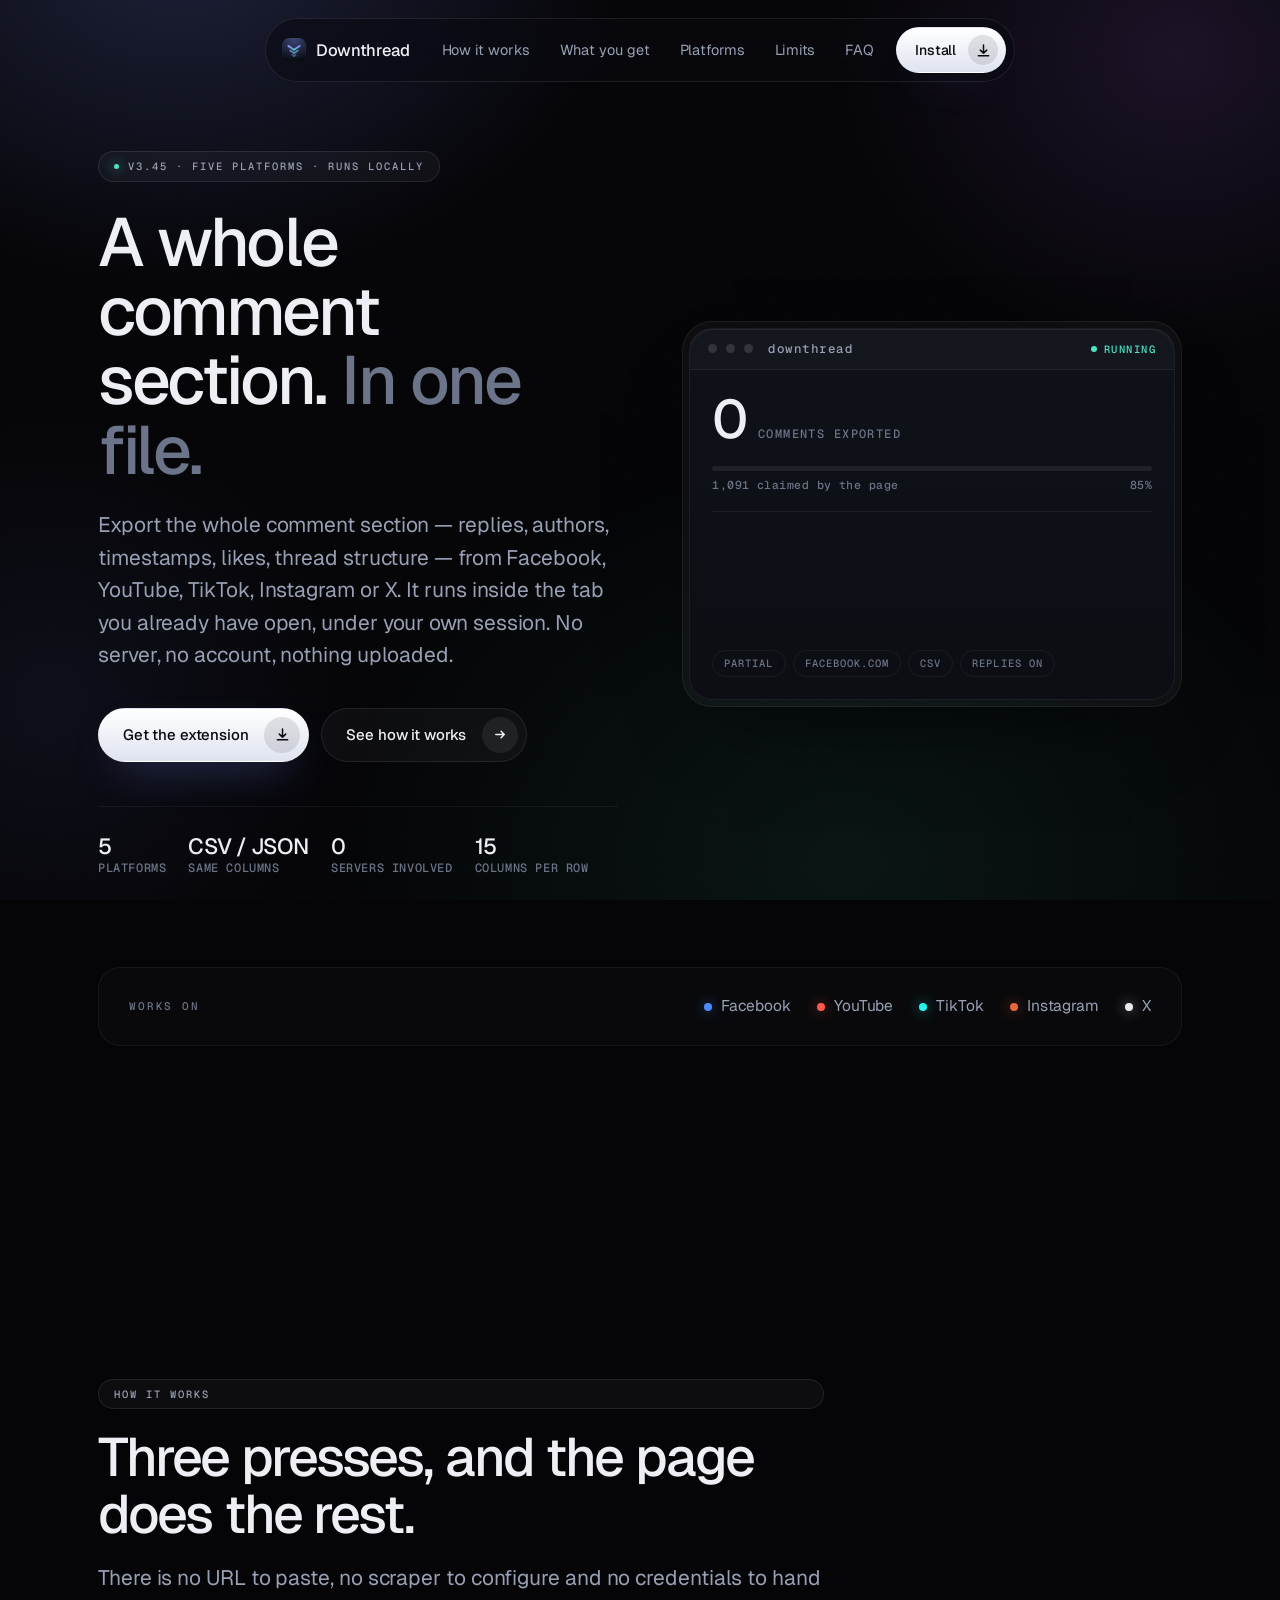
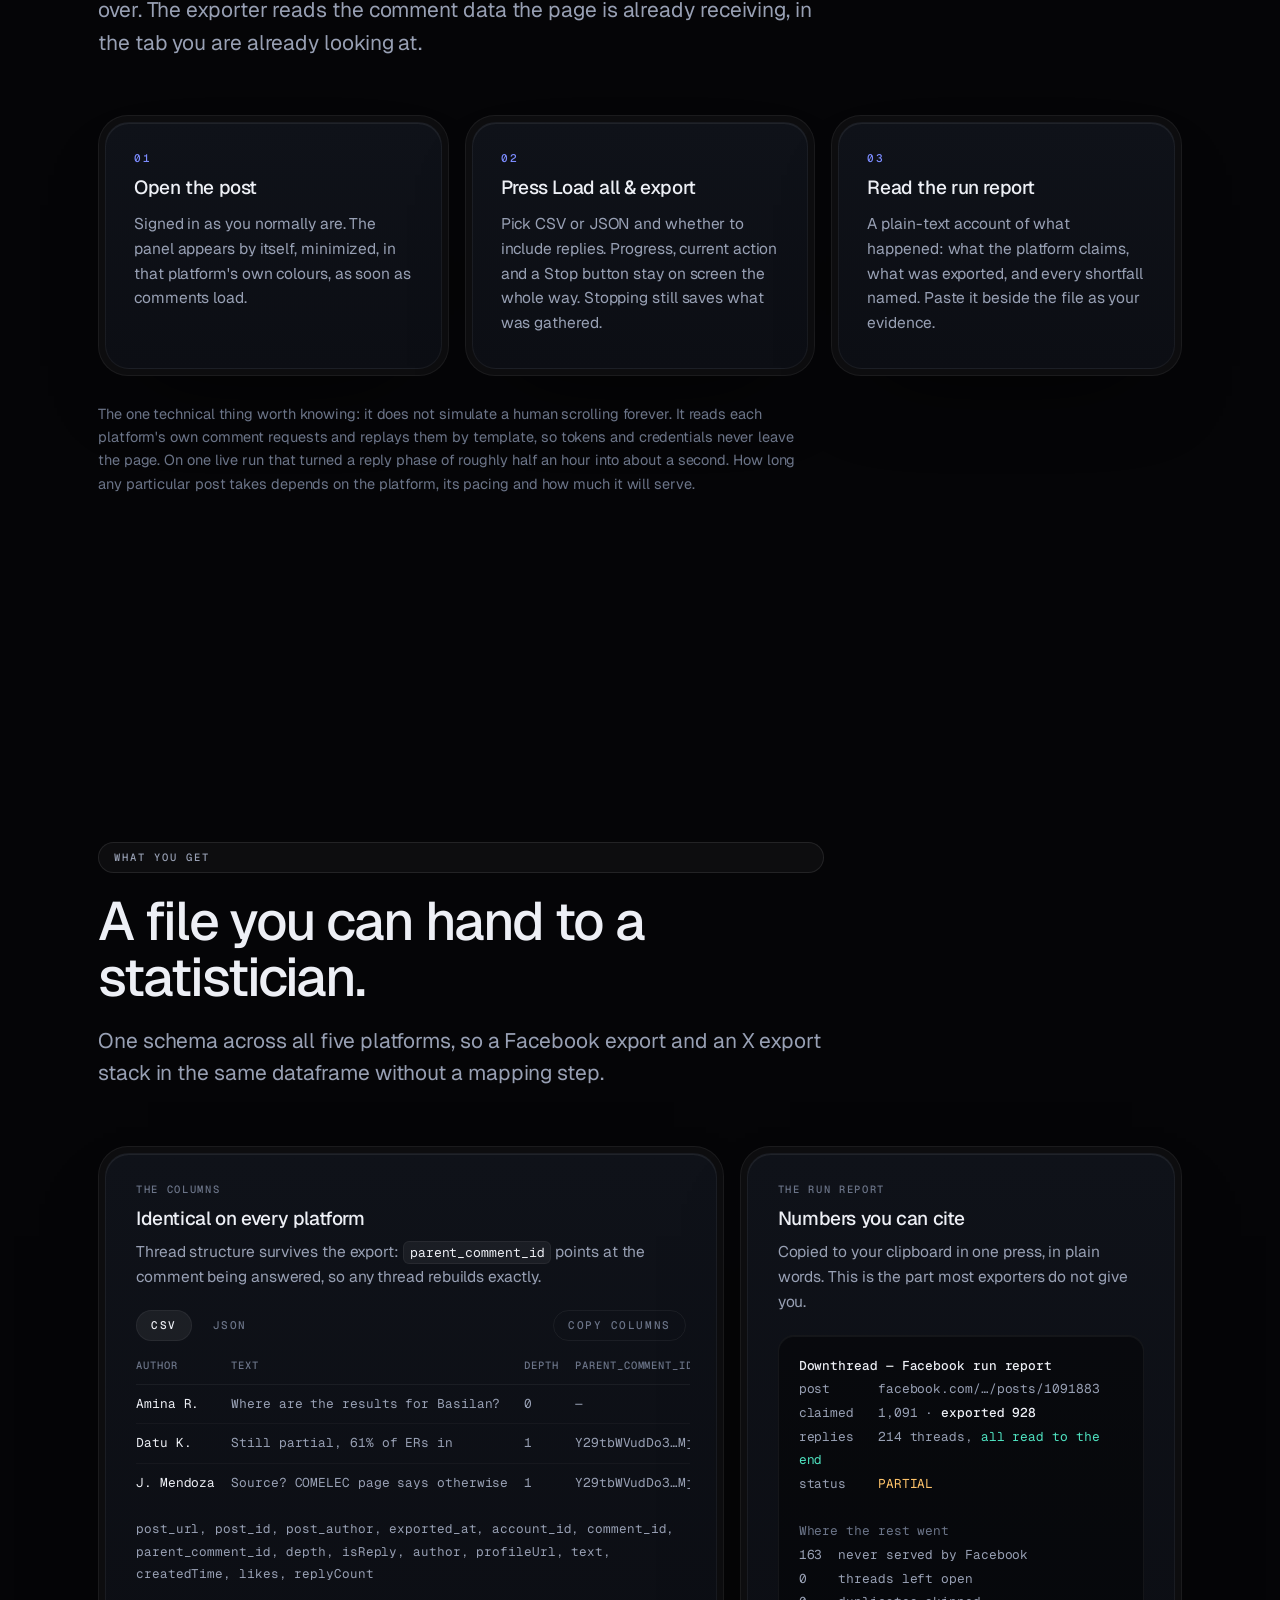
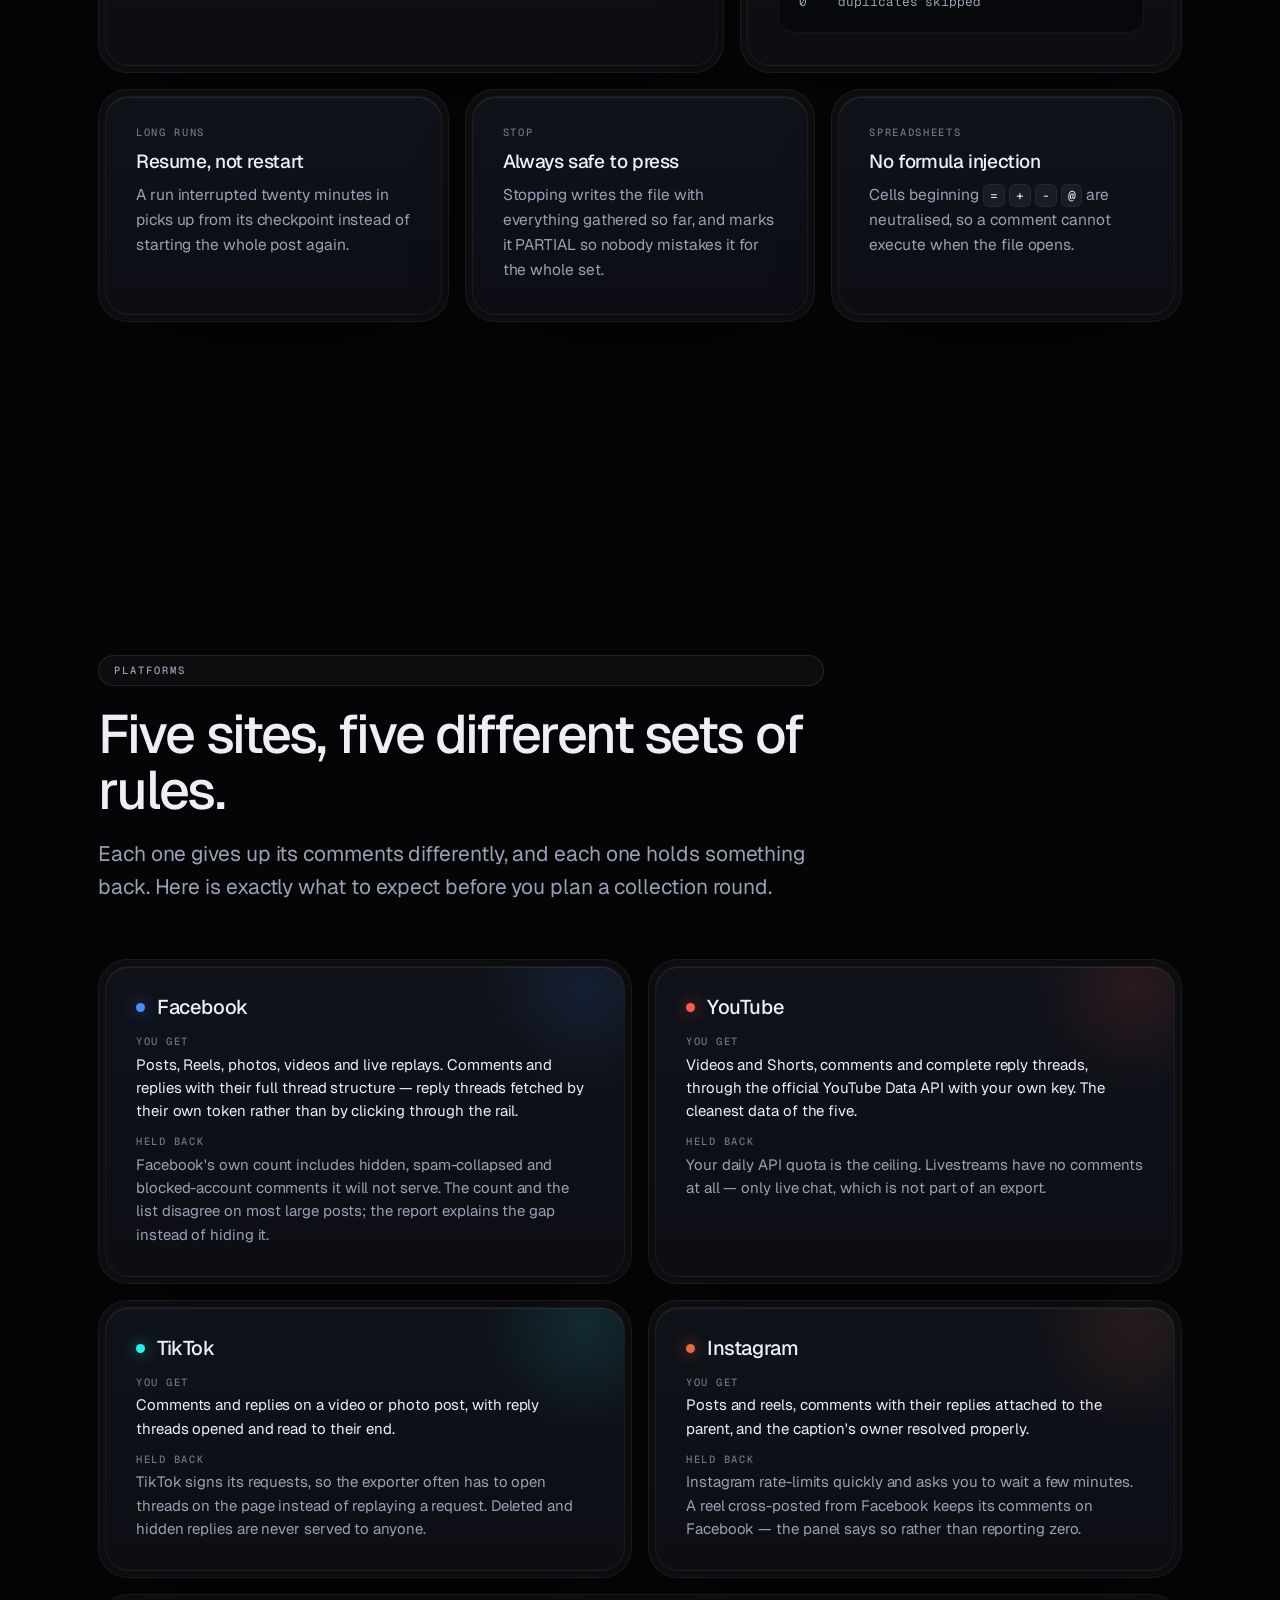
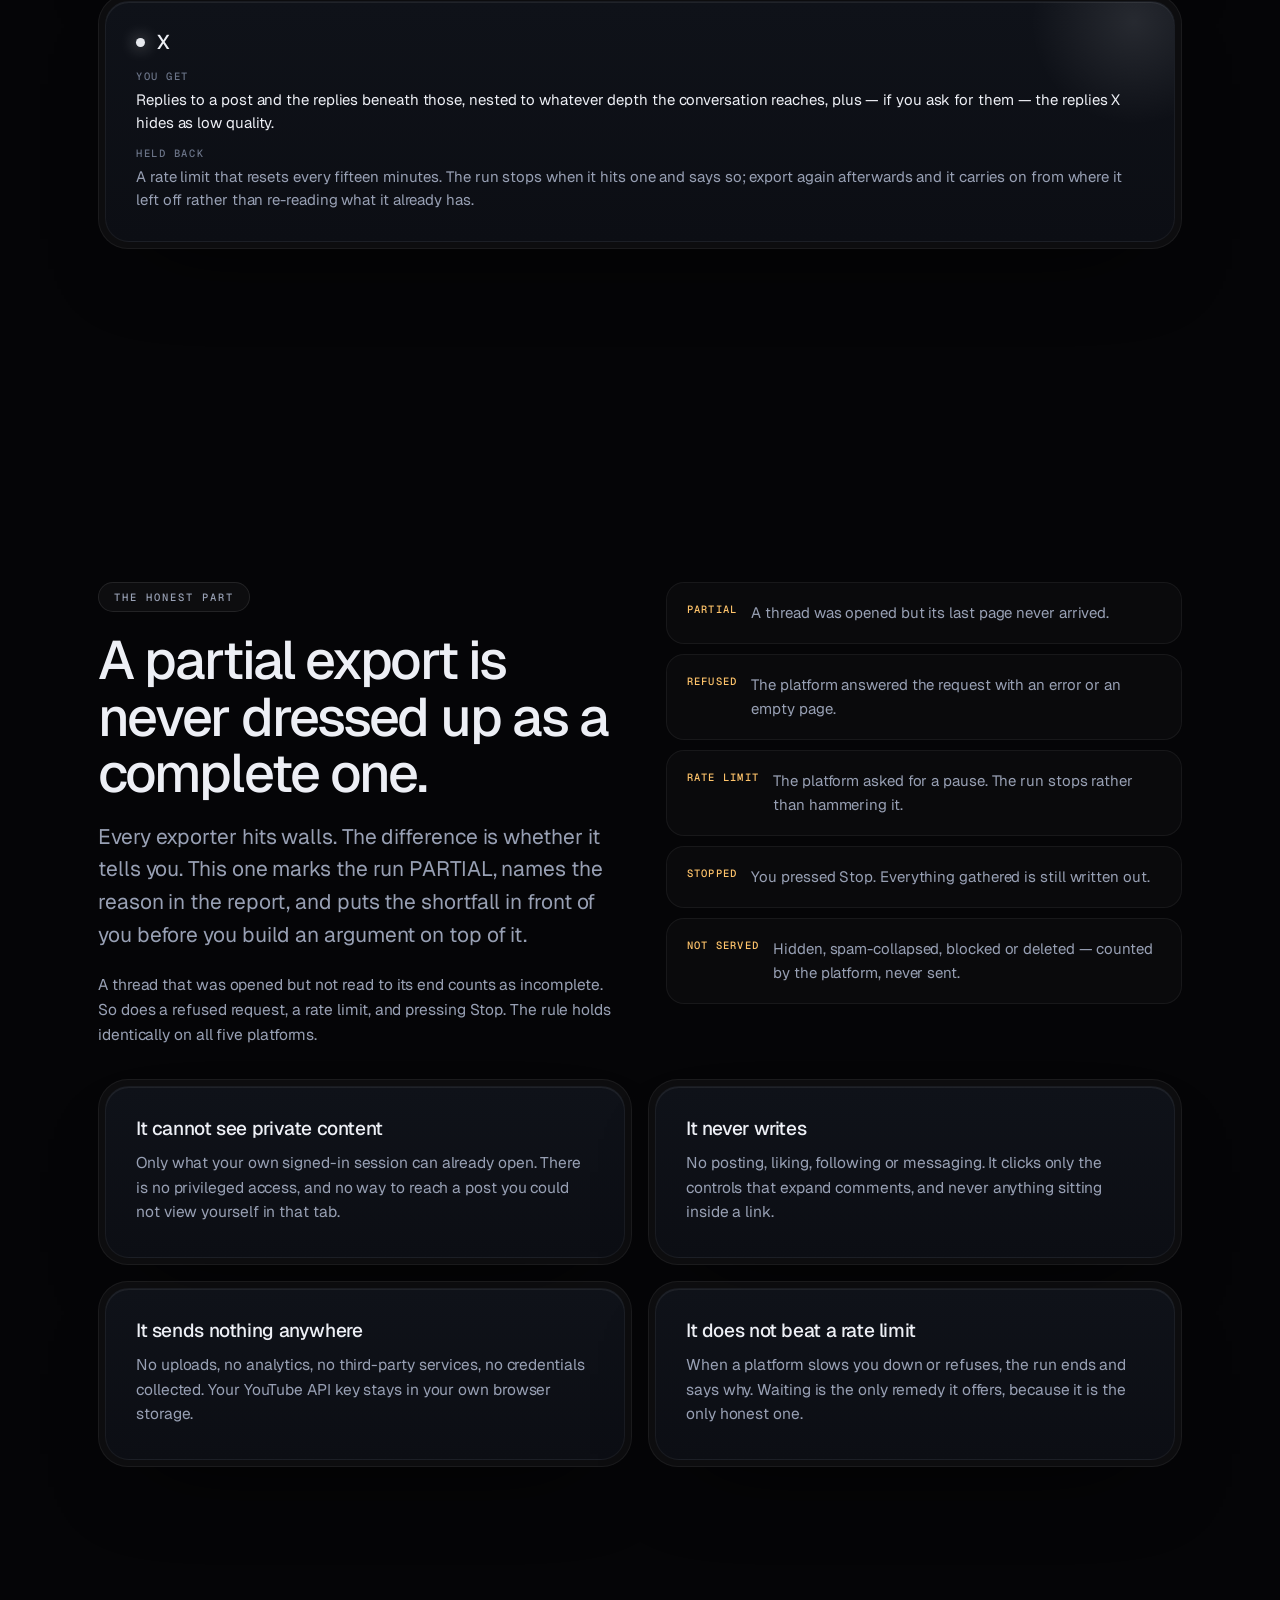
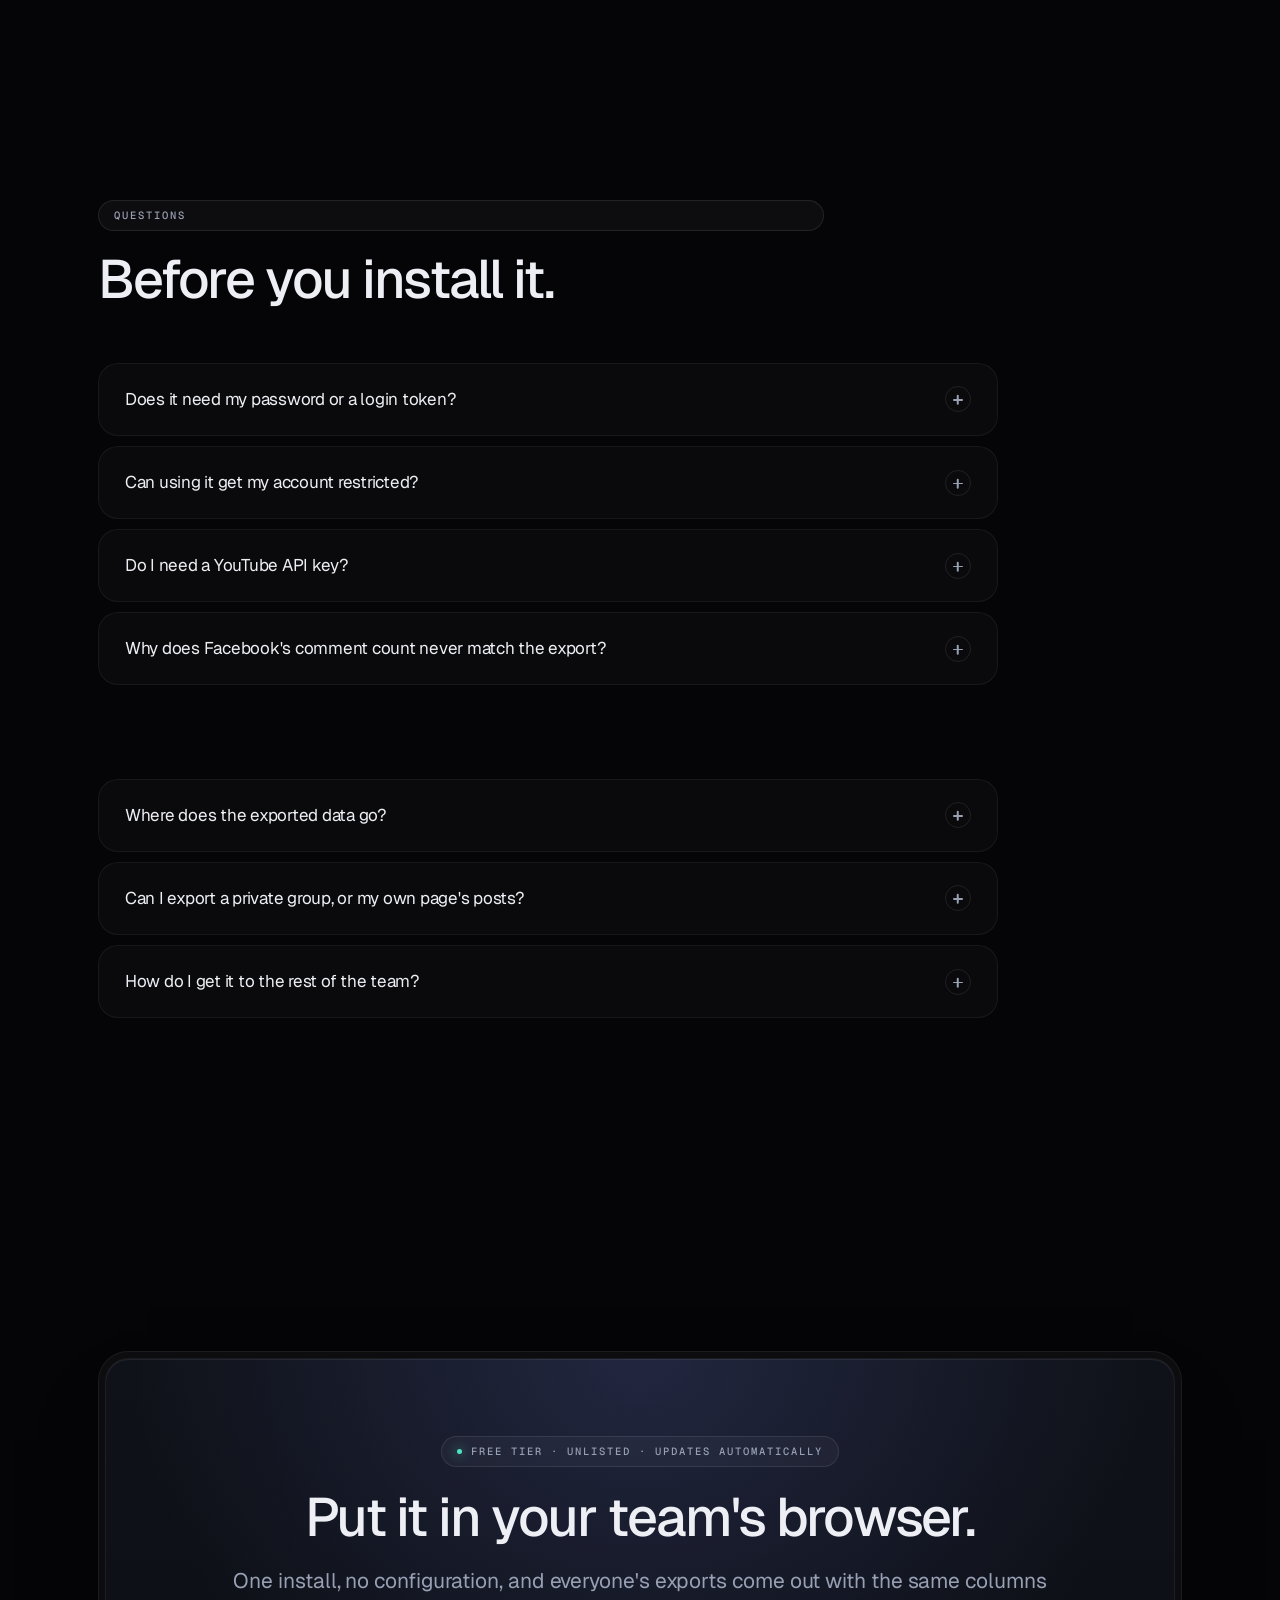
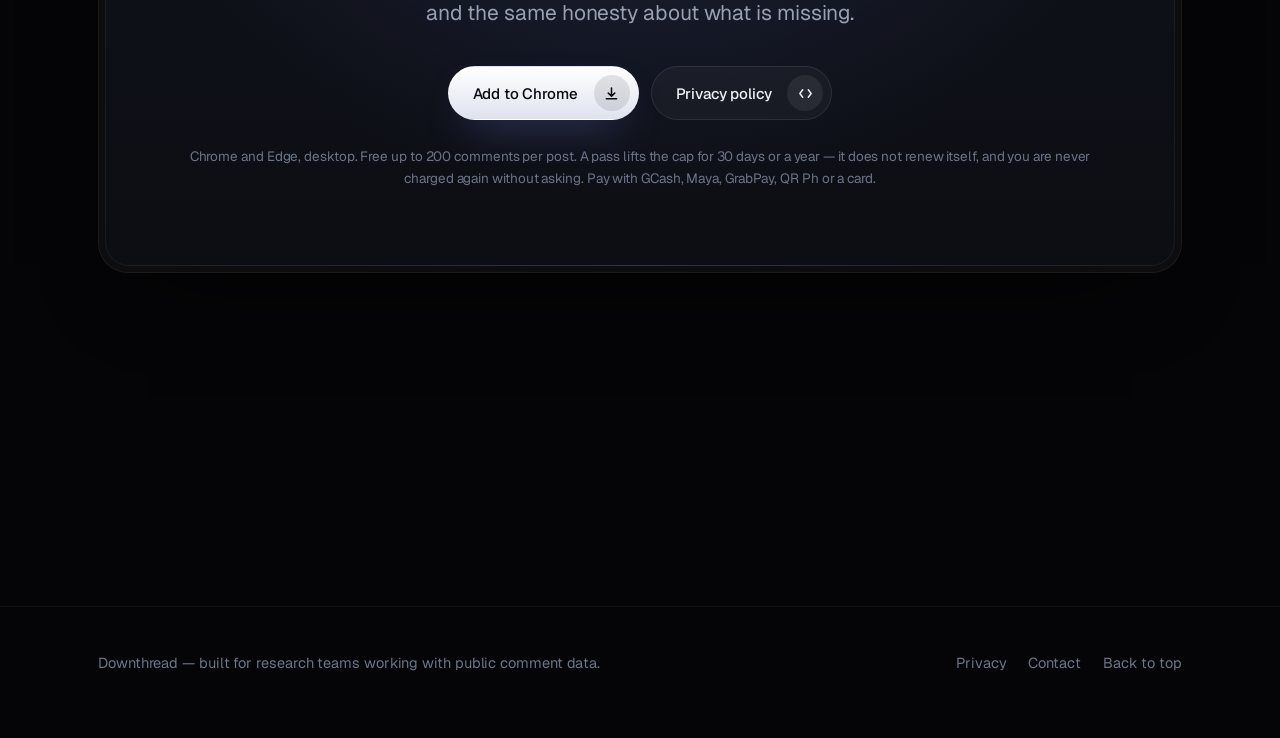
==== commit d7c75701: "Add to Chrome button, and passes instead of subscriptions" ====
--- a/index.html
+++ b/index.html
@@ -420,11 +420,14 @@
     <p class="lede">One install, no configuration, and everyone's exports come out with the same
       columns and the same honesty about what is missing.</p>
     <div class="btns">
-      <a class="btn btn-primary" href="privacy.html">Privacy policy
+      <a class="btn btn-primary" href="https://chromewebstore.google.com/detail/bbjhkmainlkhbjobciniddmndbjagfmn">Add to Chrome
+        <span class="ico" aria-hidden="true"><svg viewBox="0 0 16 16" fill="none" stroke="currentColor" stroke-width="1.6" stroke-linecap="round" stroke-linejoin="round"><path d="M8 2v9m0 0 3.4-3.4M8 11 4.6 7.6M2.5 13.5h11"/></svg></span>
+      </a>
+      <a class="btn" href="privacy.html">Privacy policy
         <span class="ico" aria-hidden="true"><svg viewBox="0 0 16 16" fill="none" stroke="currentColor" stroke-width="1.6" stroke-linecap="round" stroke-linejoin="round"><path d="M5 12 2 8l3-4m6 0 3 4-3 4"/></svg></span>
       </a>
     </div>
-    <p class="fine">Chrome and Edge, desktop. Version 3.49.0. Free up to 200 comments per post; a subscription lifts the cap. <strong>The Web Store listing is not published yet</strong> — this page describes what ships when it is.</p>
+    <p class="fine">Chrome and Edge, desktop. Free up to 200 comments per post. A pass lifts the cap for 30 days or a year — it does not renew itself, and you are never charged again without asking. Pay with GCash, Maya, GrabPay, QR Ph or a card.</p>
   </div></div>
 </section>
 
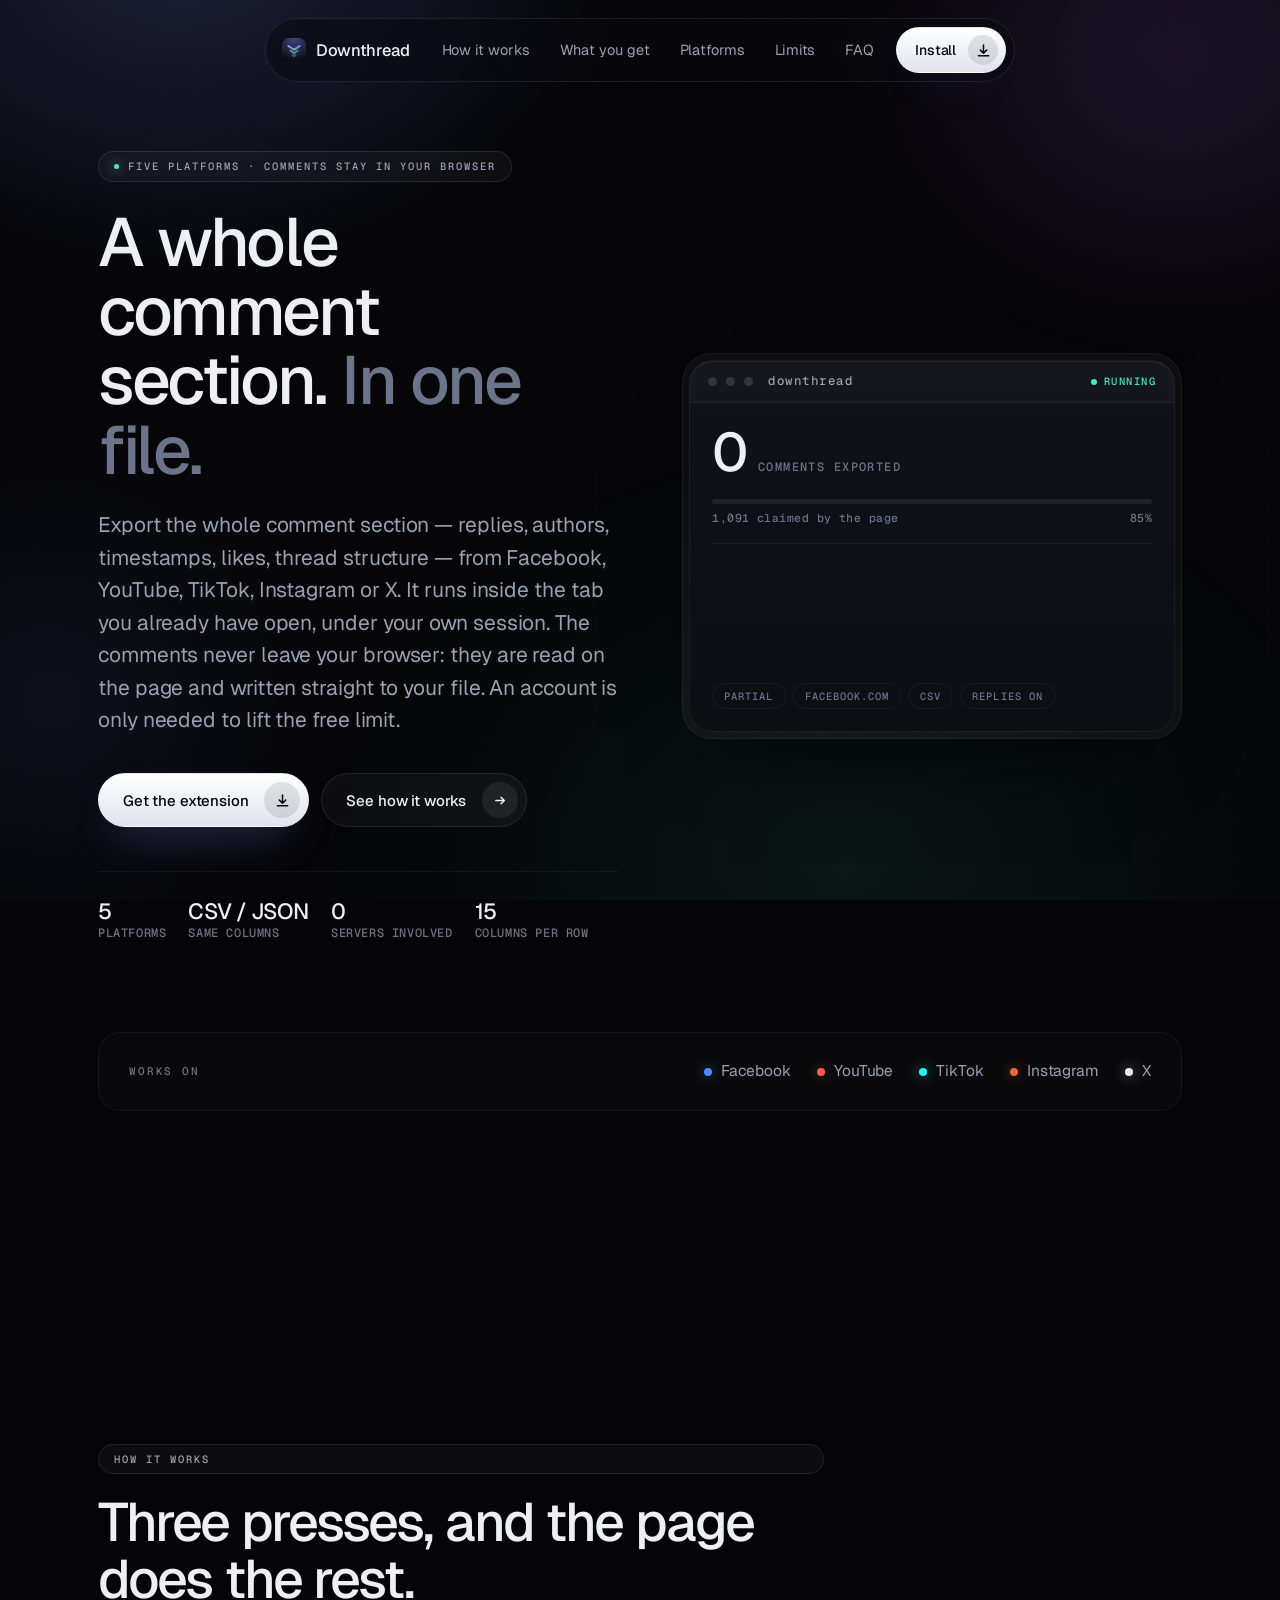
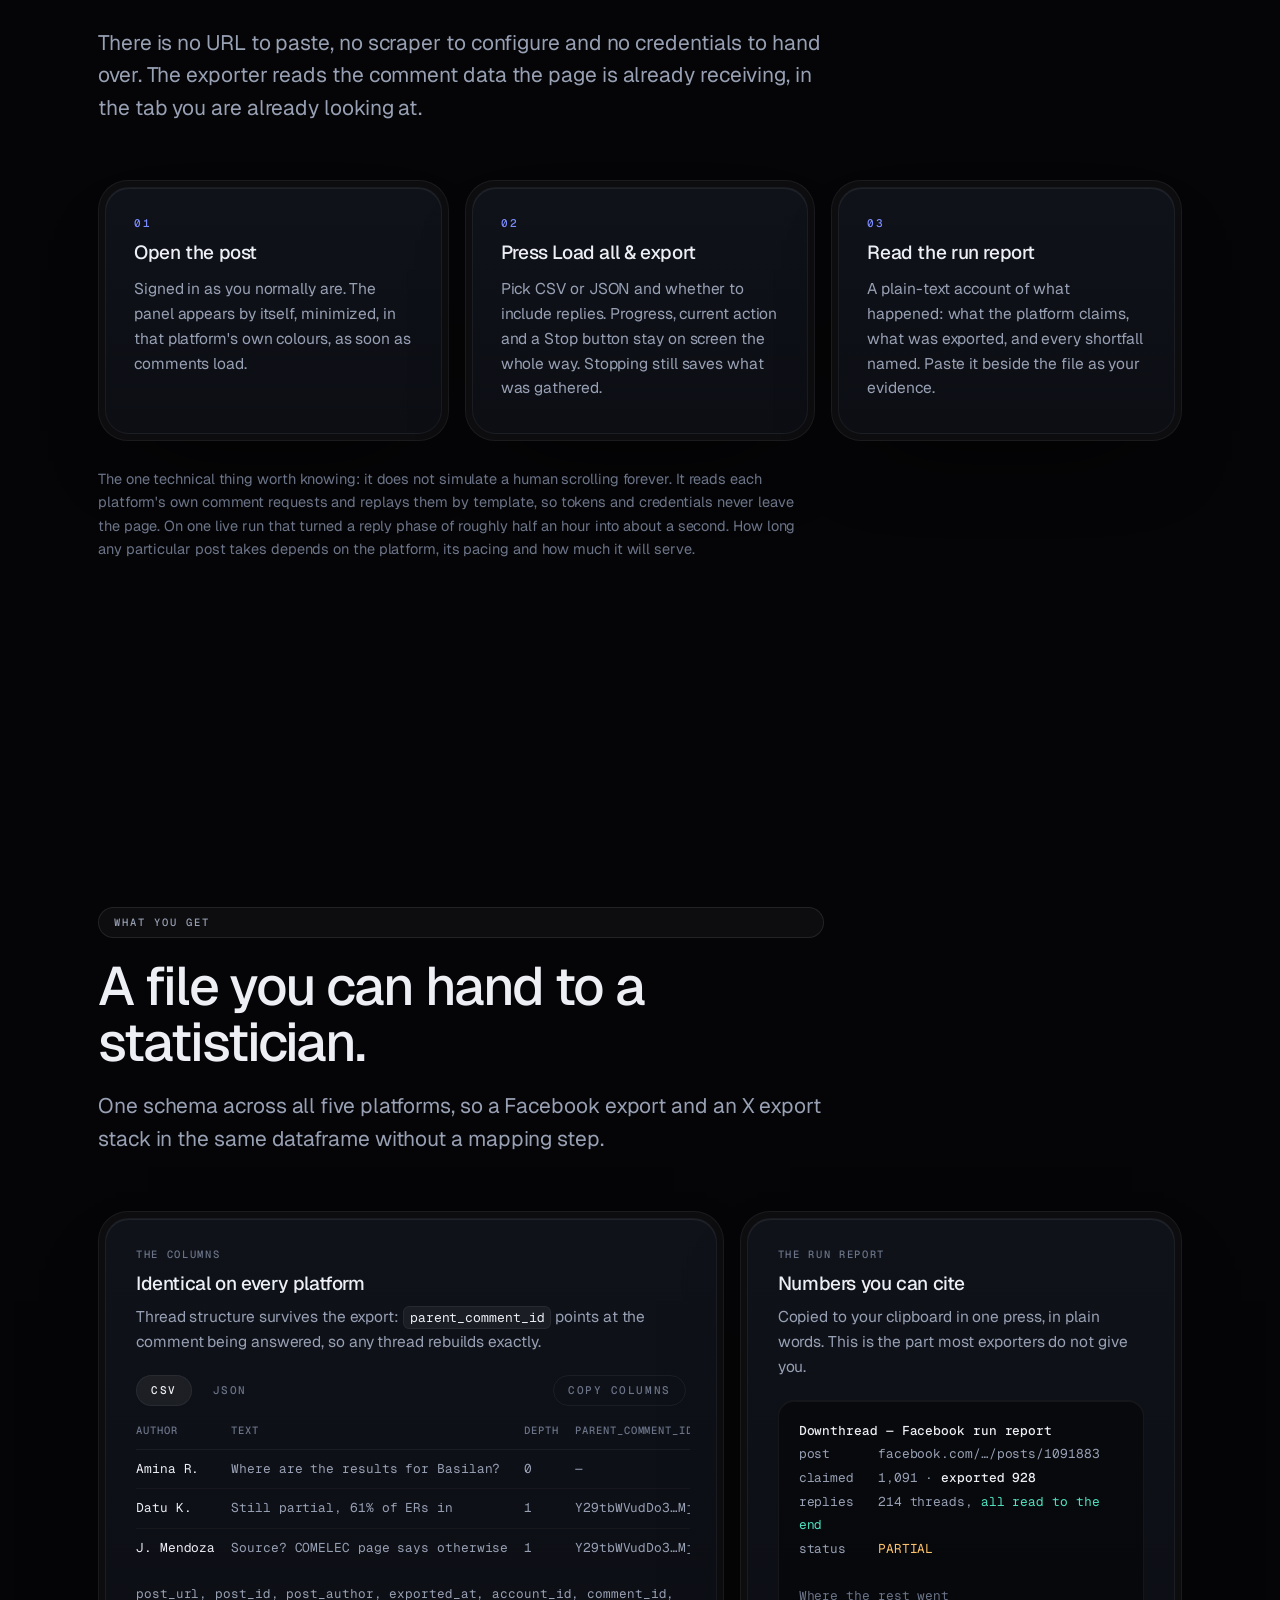
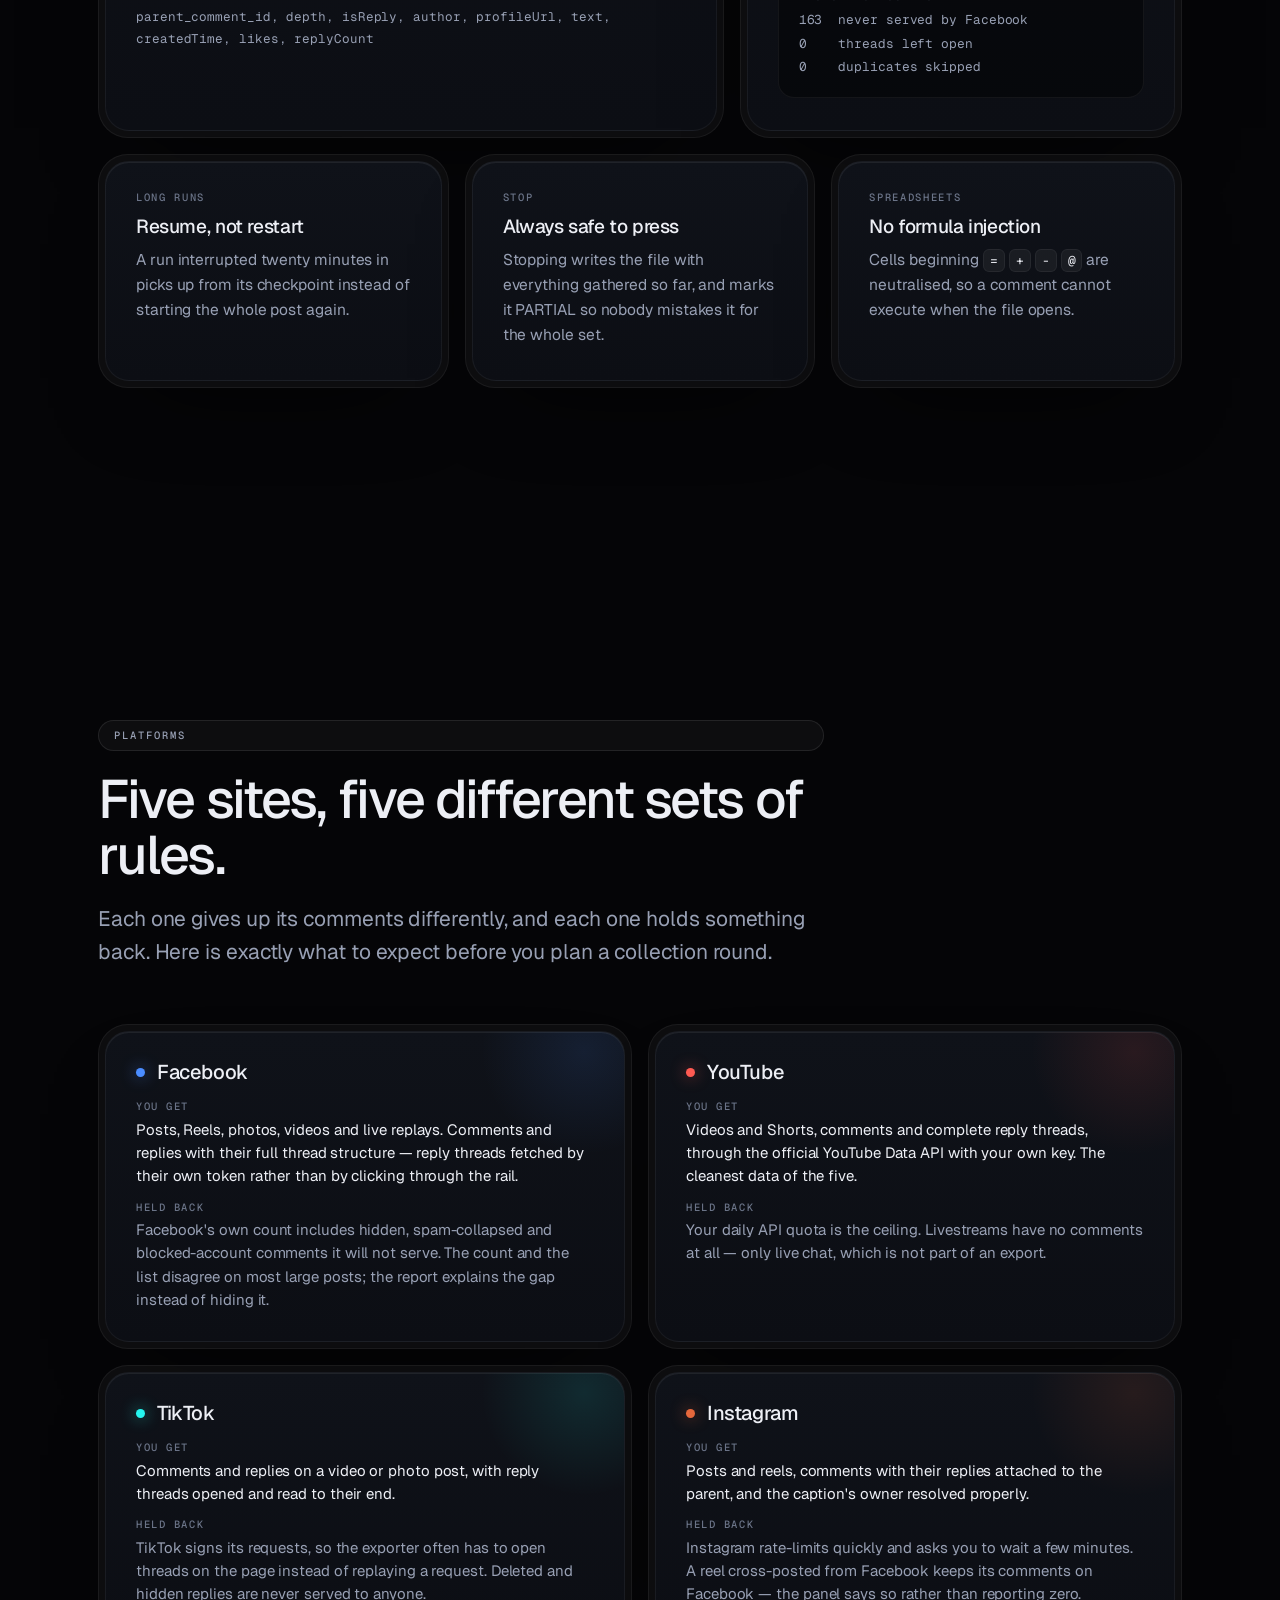
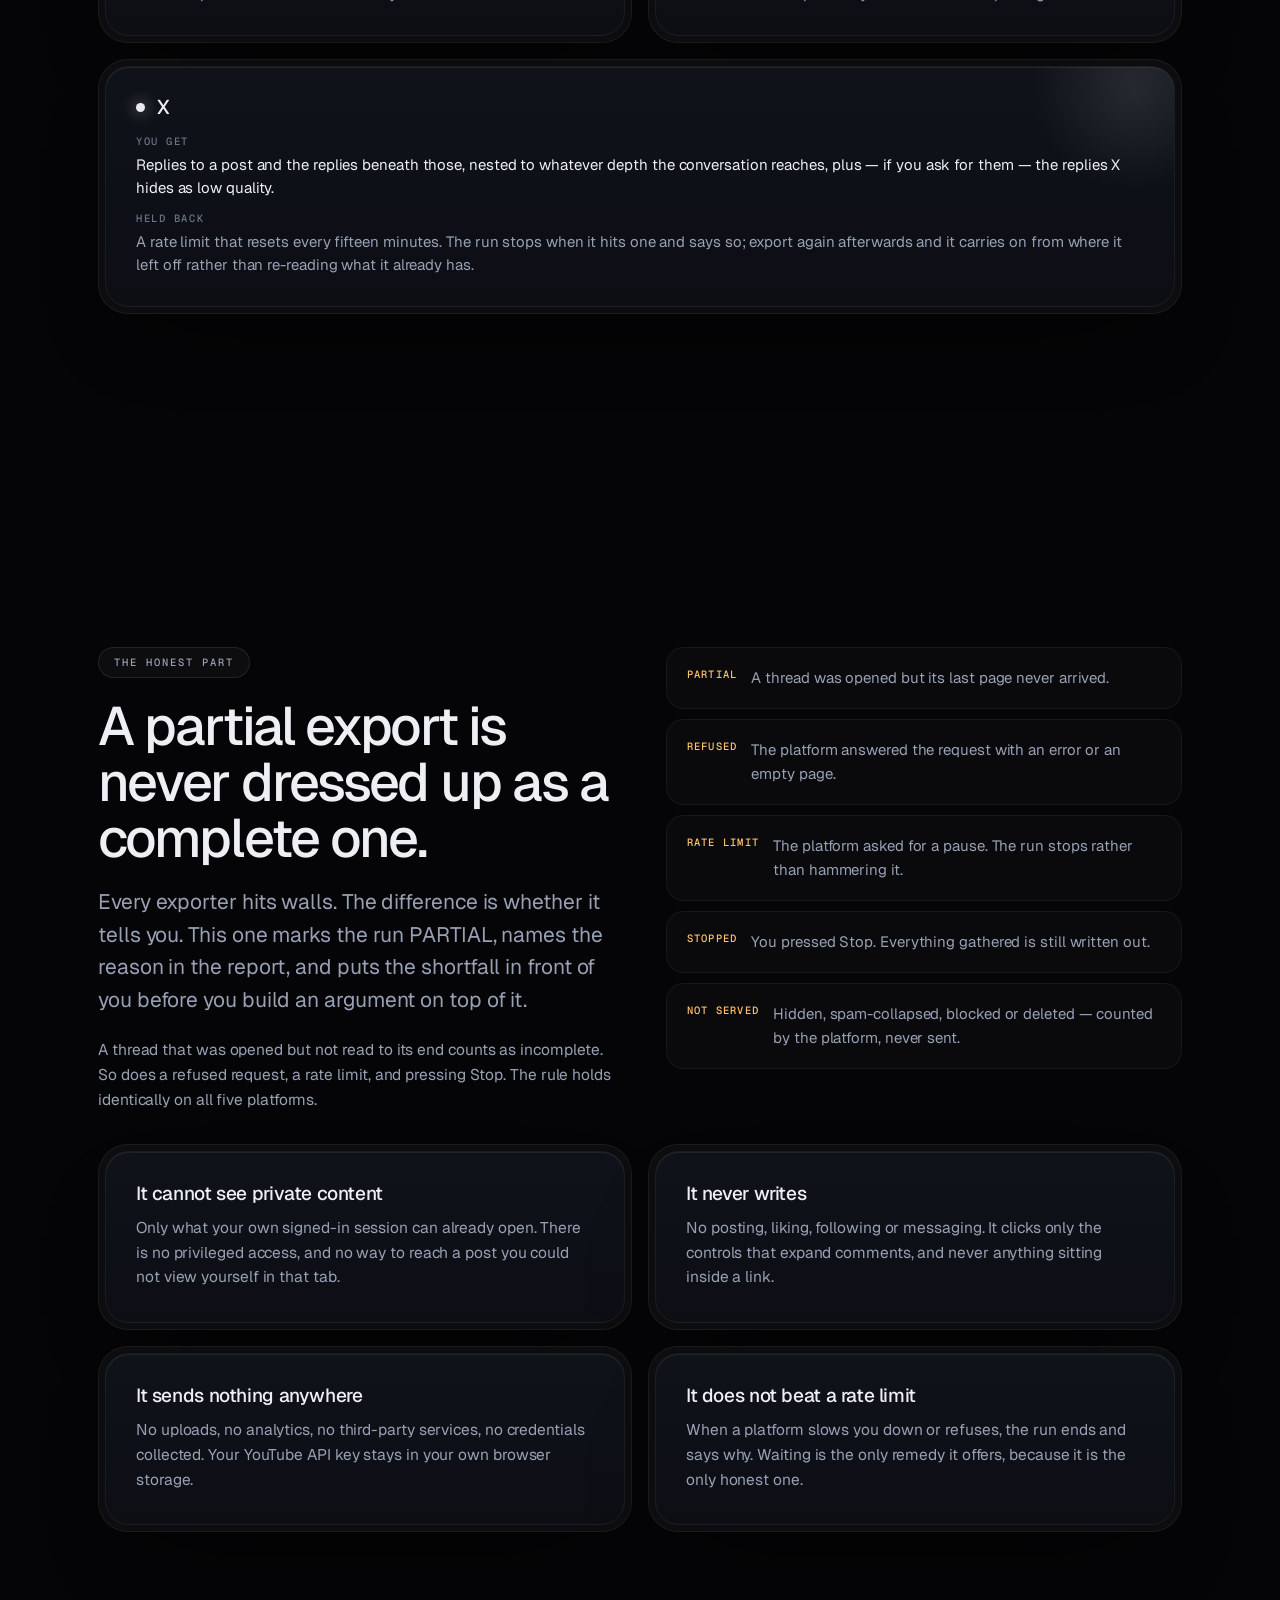
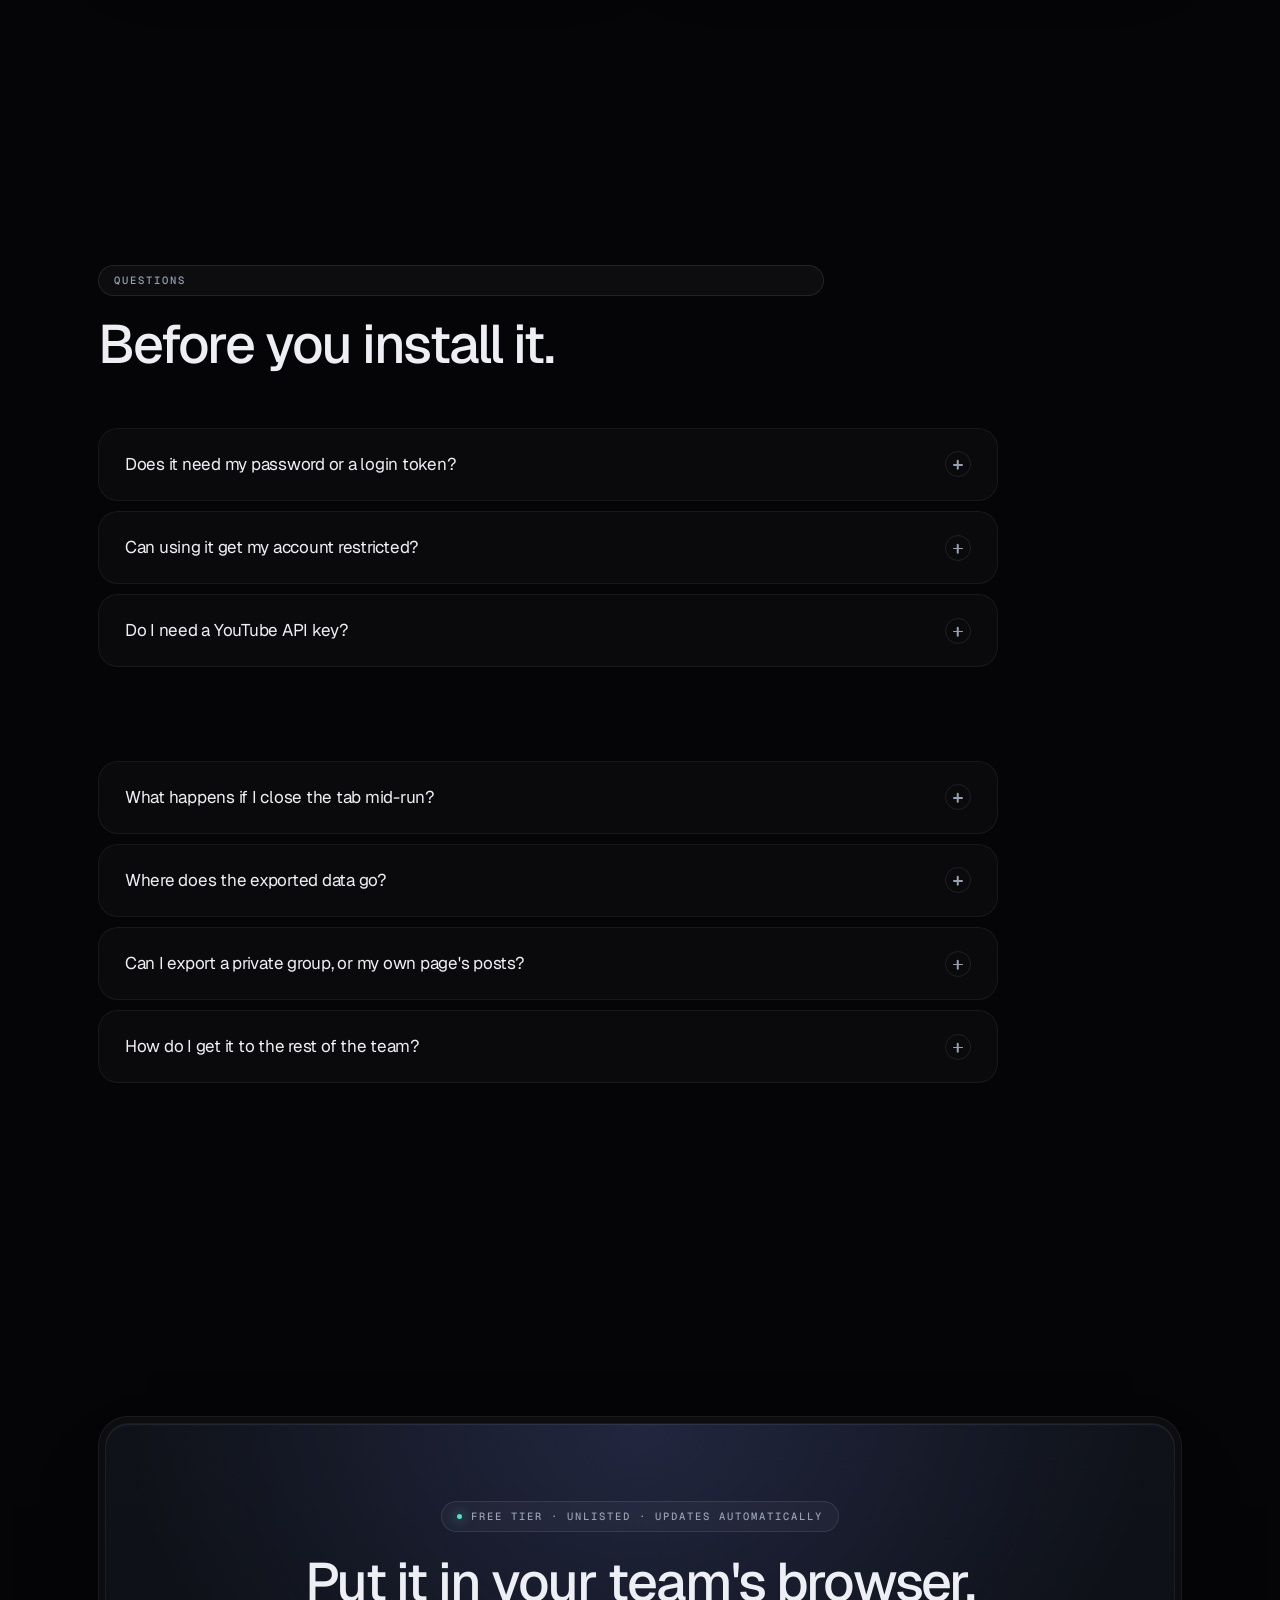
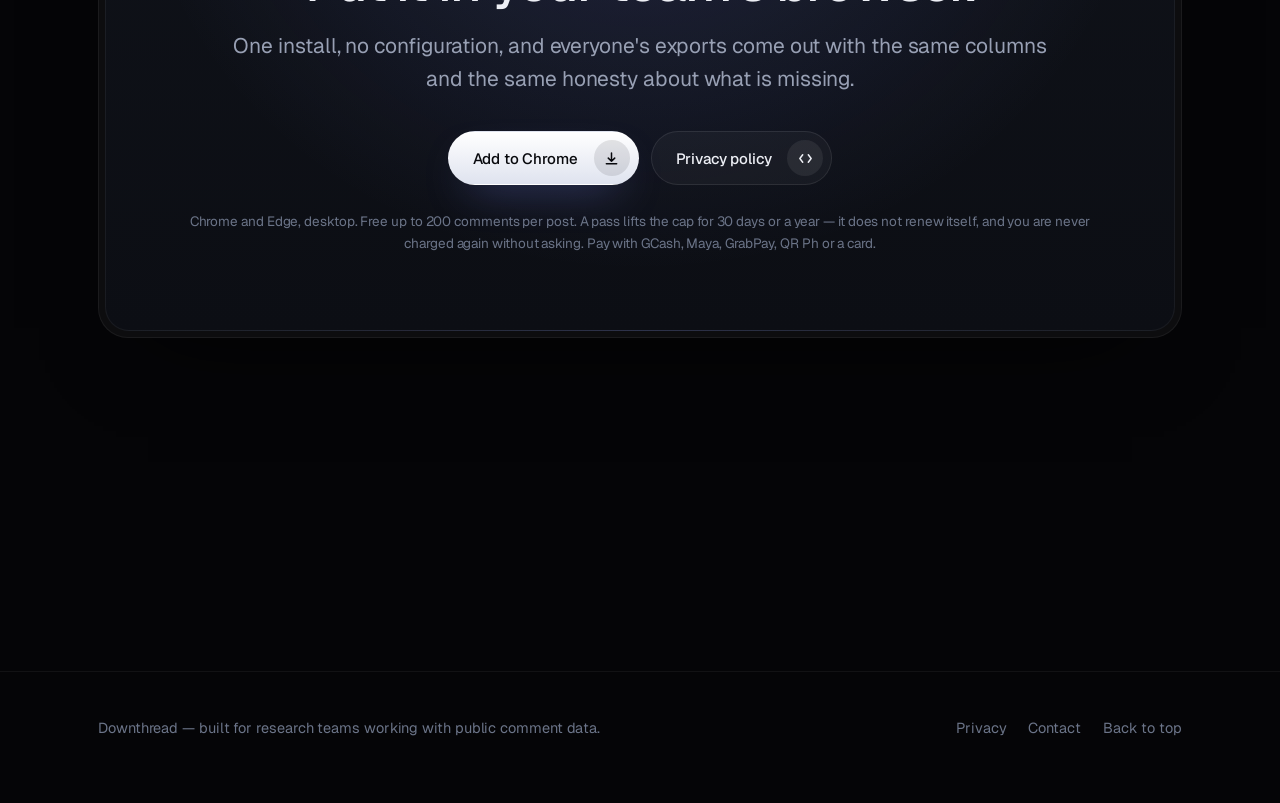
==== commit b73b385a: "Say what the server is actually asked, and drop the stale version badge" ====
--- a/index.html
+++ b/index.html
@@ -9,7 +9,7 @@
 <link rel="icon" href="icon.png">
 <meta property="og:type" content="website">
 <meta property="og:title" content="Downthread — a post's comment section, in one file">
-<meta property="og:description" content="Export a whole comment section to CSV or JSON, in your own browser. Facebook, YouTube, TikTok, Instagram and X. No server, no account, and a run report that says what it missed.">
+<meta property="og:description" content="Export a whole comment section to CSV or JSON, in your own browser. Facebook, YouTube, TikTok, Instagram and X. The comments never leave your browser, and a run report says what it missed.">
 <meta name="twitter:card" content="summary_large_image">
 <link rel="preconnect" href="https://fonts.googleapis.com">
 <link rel="preconnect" href="https://fonts.gstatic.com" crossorigin>
@@ -48,11 +48,12 @@
 <header class="hero wrap" id="top">
   <div class="hero-grid">
     <div class="rv">
-      <span class="eyebrow"><span class="dot"></span> v3.45 · five platforms · runs locally</span>
+      <span class="eyebrow"><span class="dot"></span> five platforms · comments stay in your browser</span>
       <h1 class="h-lead">A whole comment section. <em>In one file.</em></h1>
       <p class="lede">Export the whole comment section — replies, authors, timestamps, likes, thread
         structure — from Facebook, YouTube, TikTok, Instagram or X. It runs inside the tab you already
-        have open, under your own session. No server, no account, nothing uploaded.</p>
+        have open, under your own session. The comments never leave your browser: they are read on the
+        page and written straight to your file. An account is only needed to lift the free limit.</p>
       <div class="btns">
         <a class="btn btn-primary" href="#get">Get the extension
           <span class="ico" aria-hidden="true"><svg viewBox="0 0 16 16" fill="none" stroke="currentColor" stroke-width="1.6" stroke-linecap="round" stroke-linejoin="round"><path d="M8 2v9m0 0 3.4-3.4M8 11 4.6 7.6M2.5 13.5h11"/></svg></span>
@@ -394,7 +395,8 @@
         immediately with everything gathered and marks it PARTIAL.</p></div></details>
 
     <details class="rv"><summary>Where does the exported data go?<span class="pm"></span></summary>
-      <div class="ans"><p>Your Downloads folder, and nowhere else. There is no server to send it to.
+      <div class="ans"><p>Your Downloads folder, and nowhere else. Our server is only ever asked
+        whether your pass is current; no comment, post or file is ever sent to it.
         Settings, your YouTube key, the resume checkpoint and a short local run history live in your
         browser's own extension storage, which the web pages you visit cannot read. Uninstalling
         removes all of it. <a href="privacy.html" style="color:var(--iris)">Full privacy policy</a>.</p></div></details>
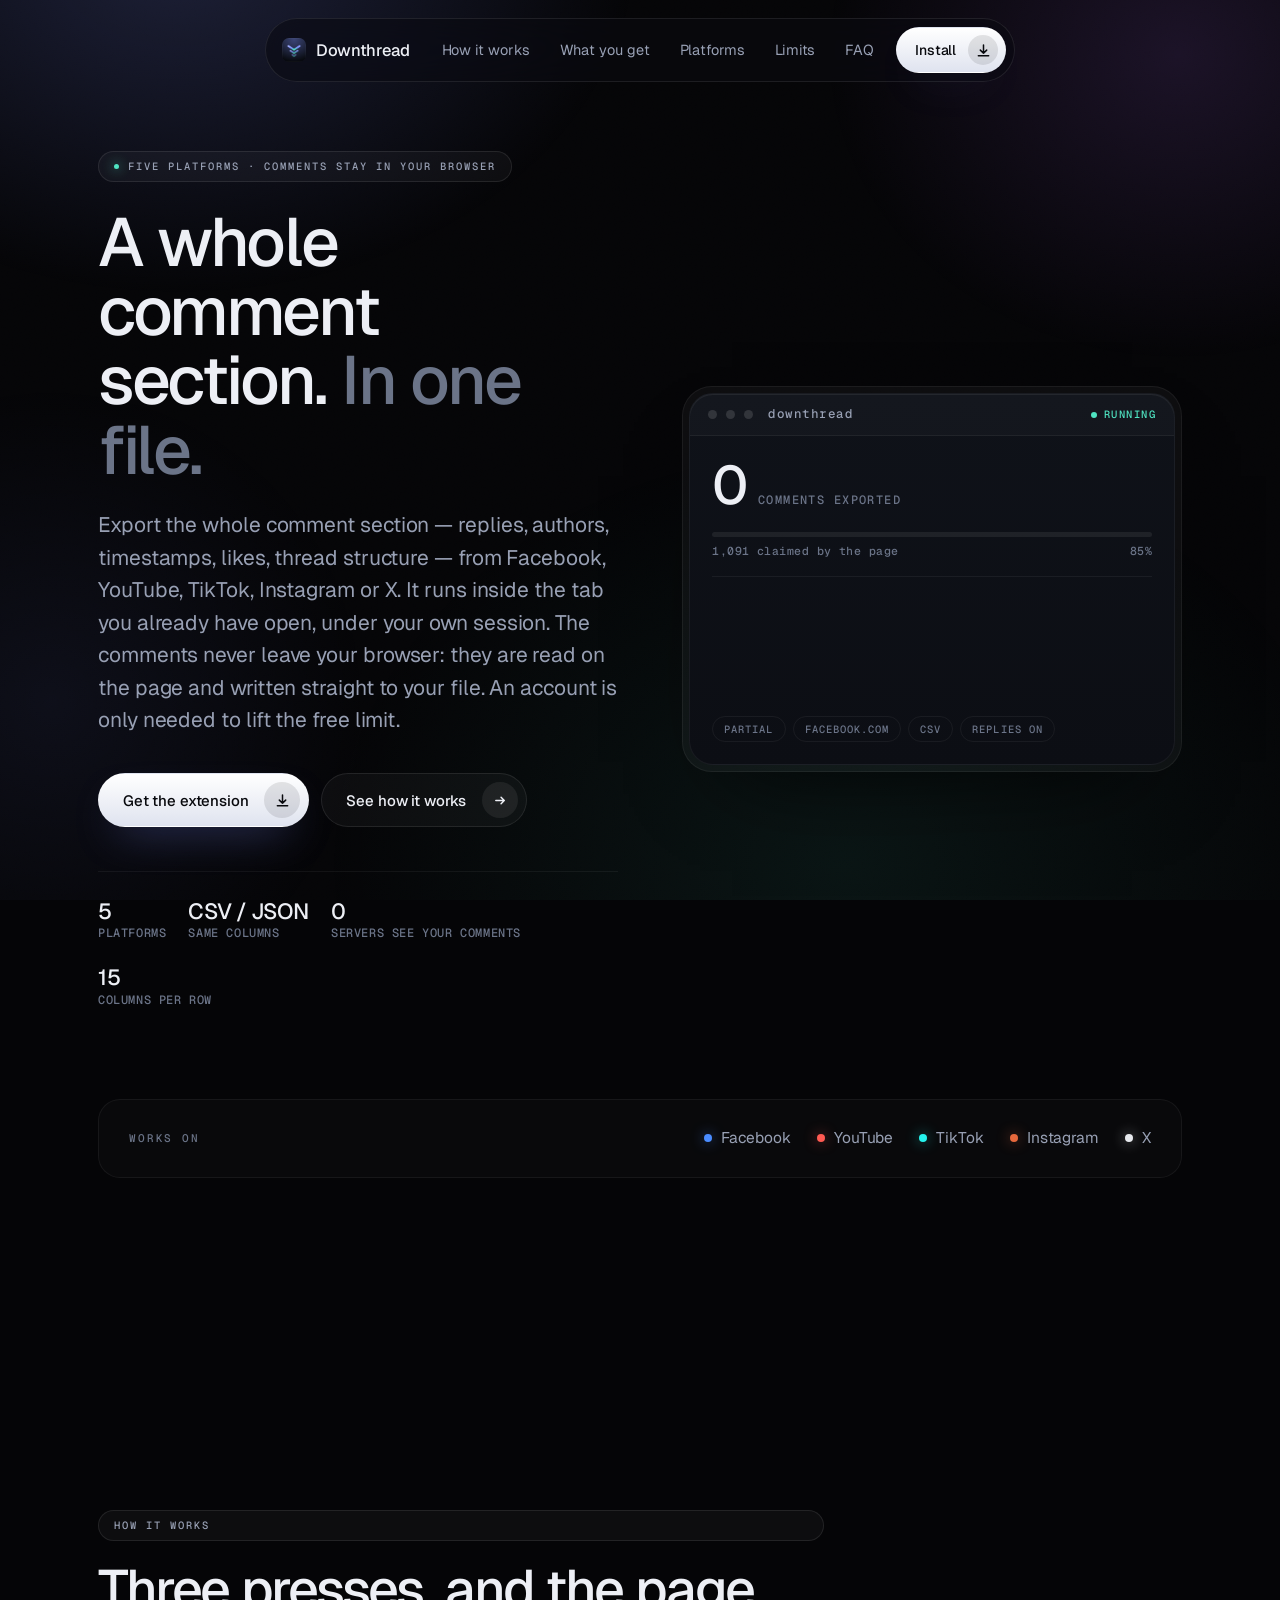
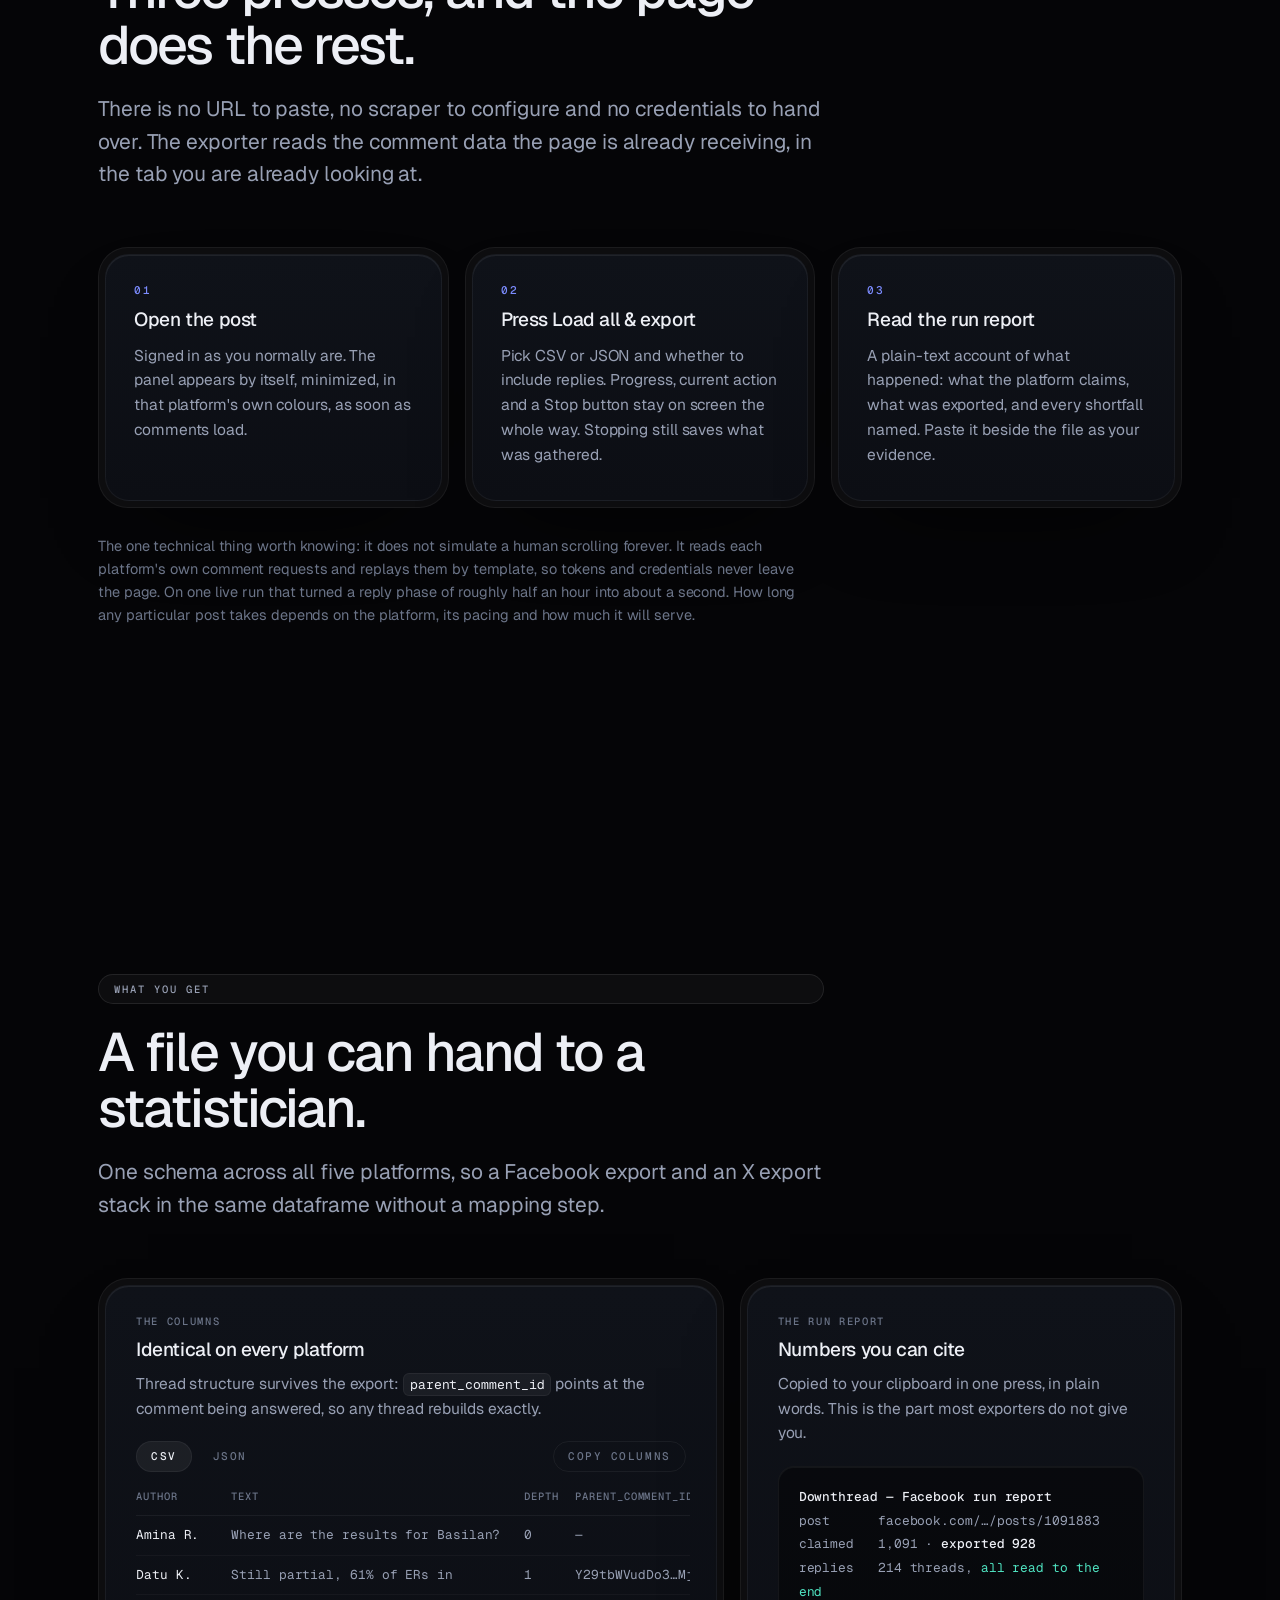
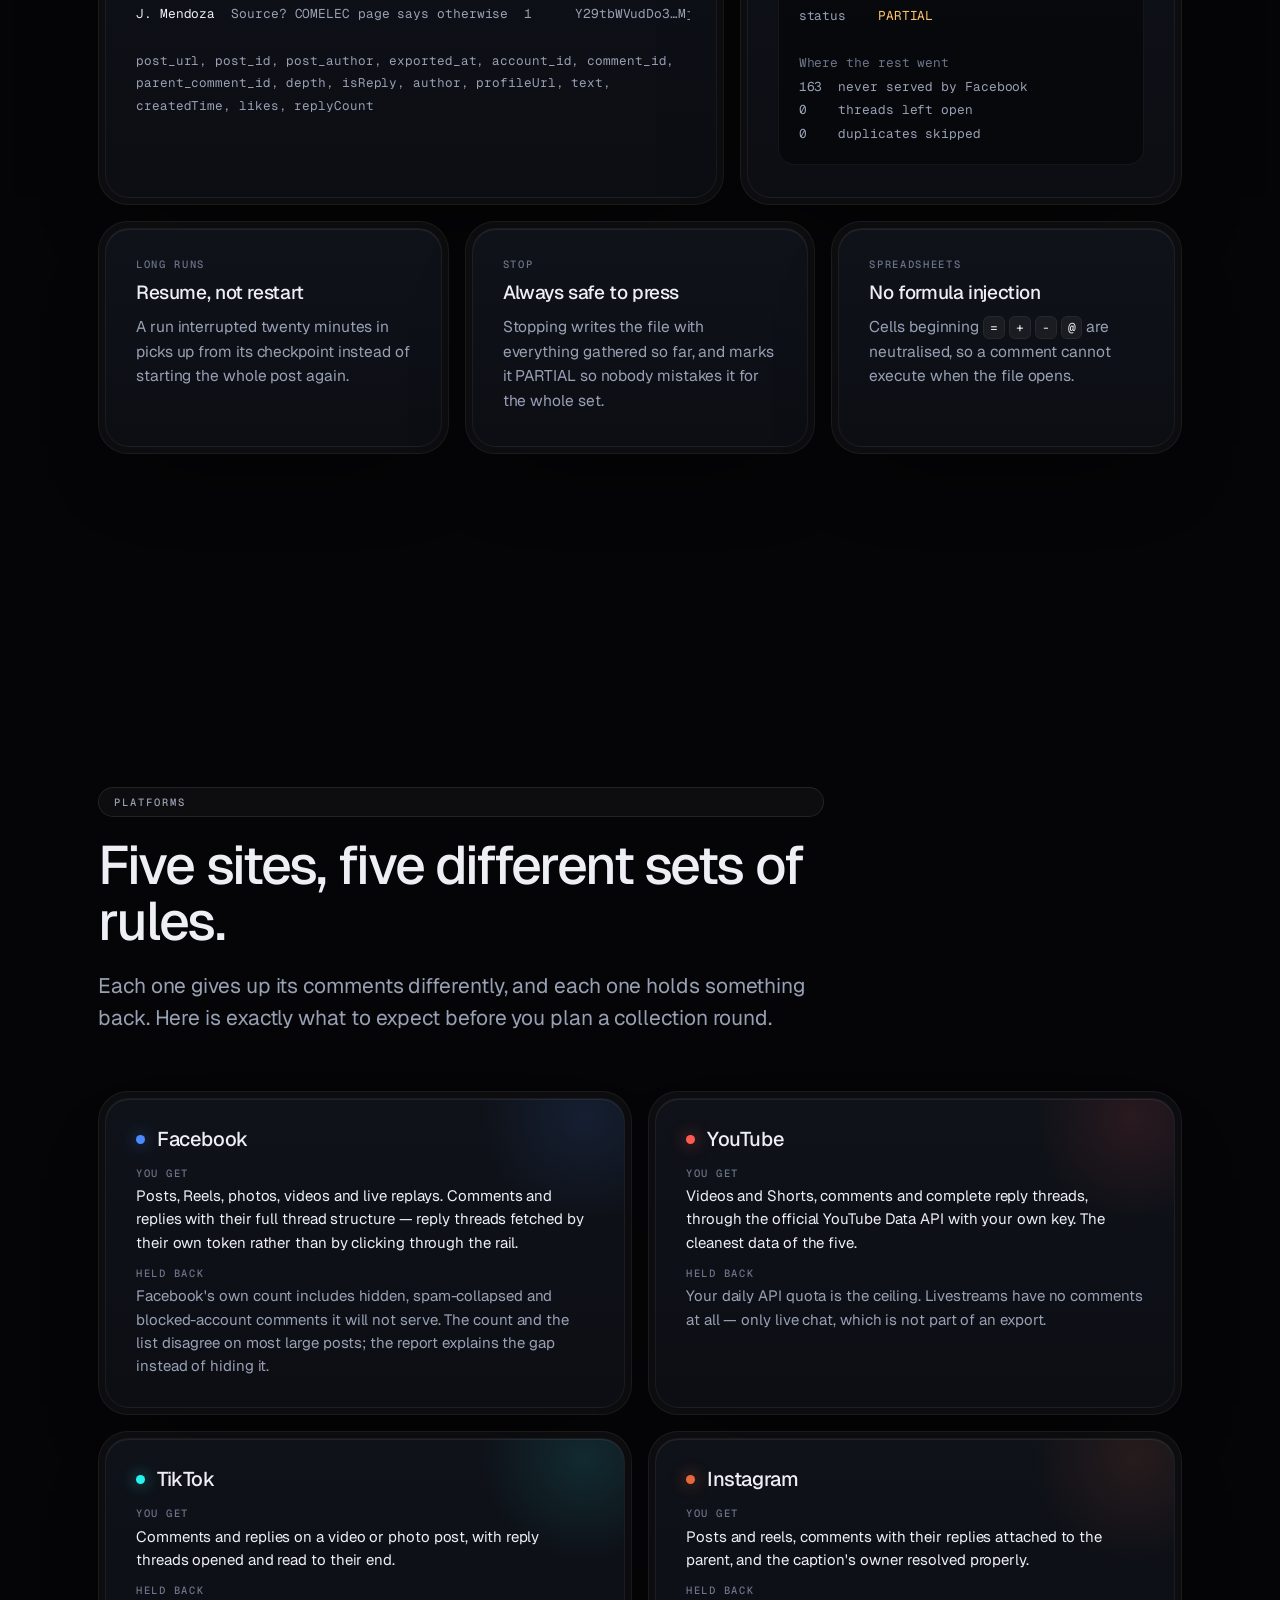
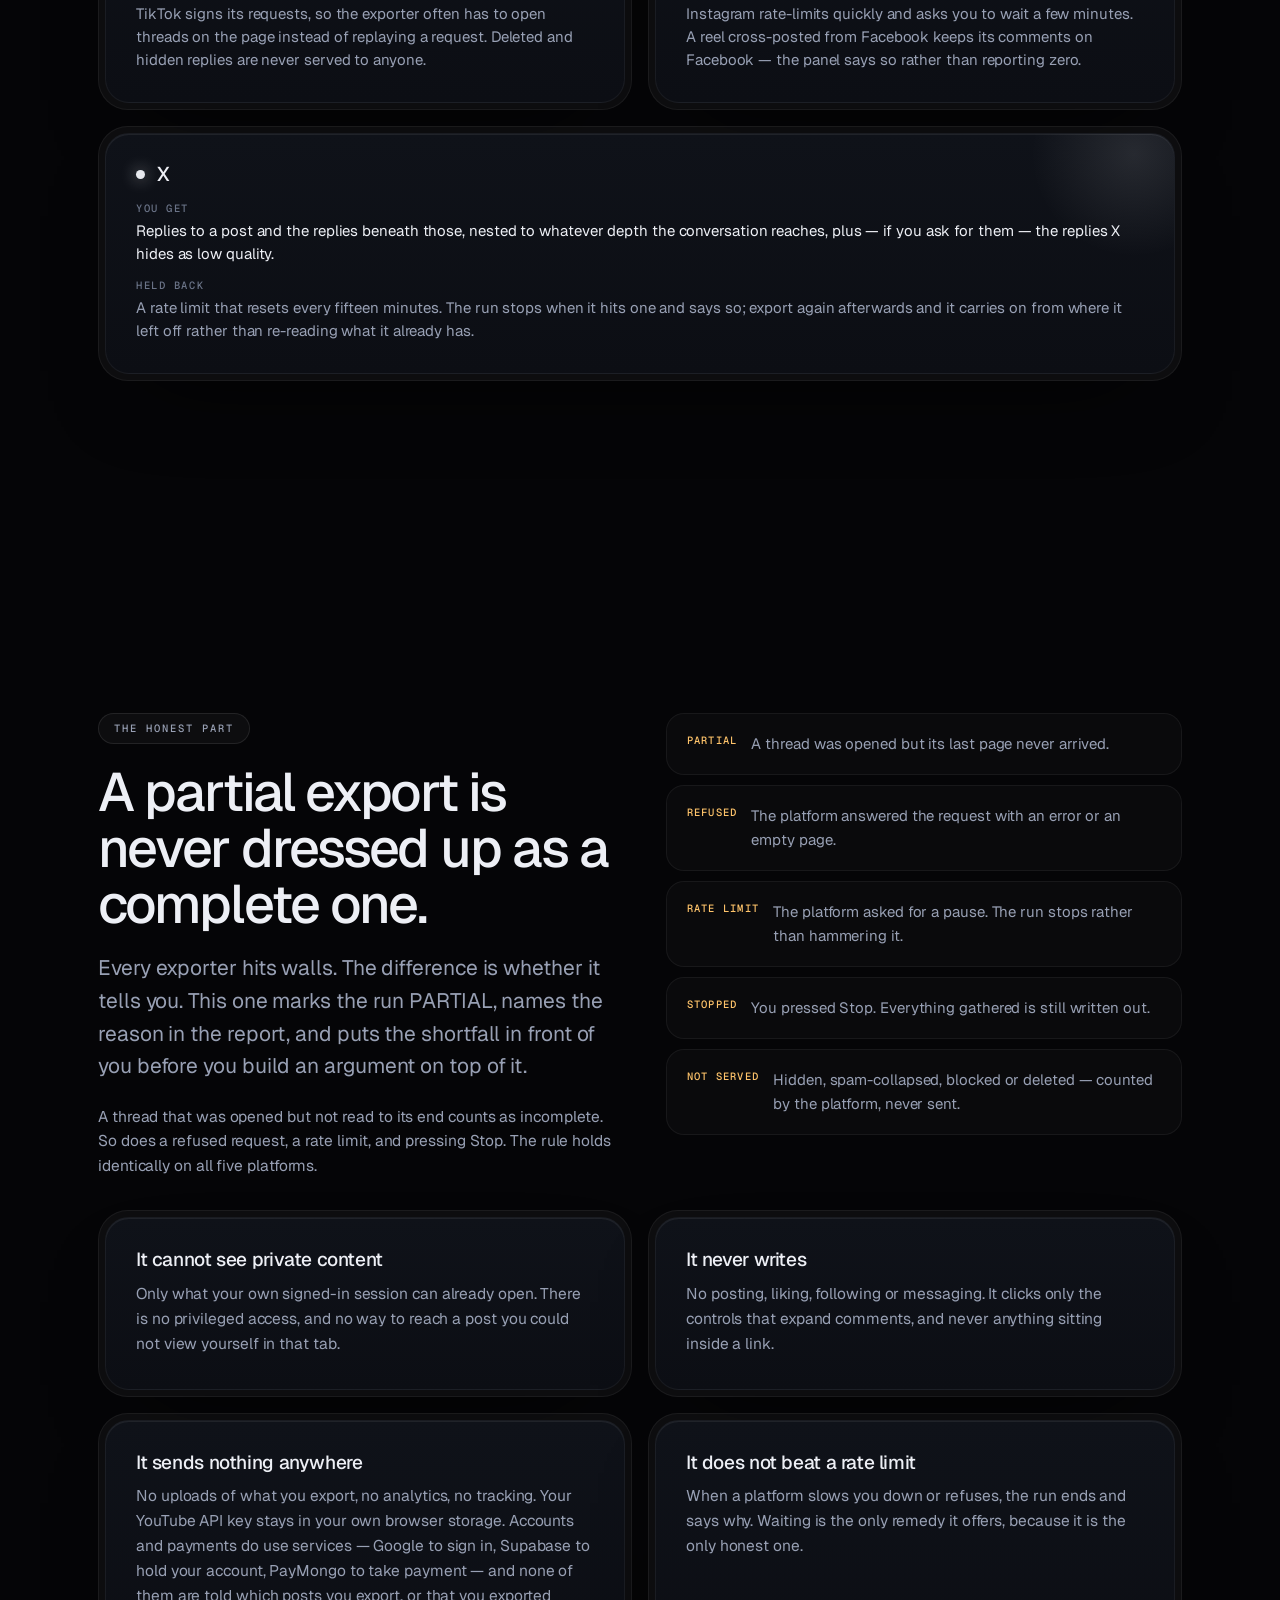
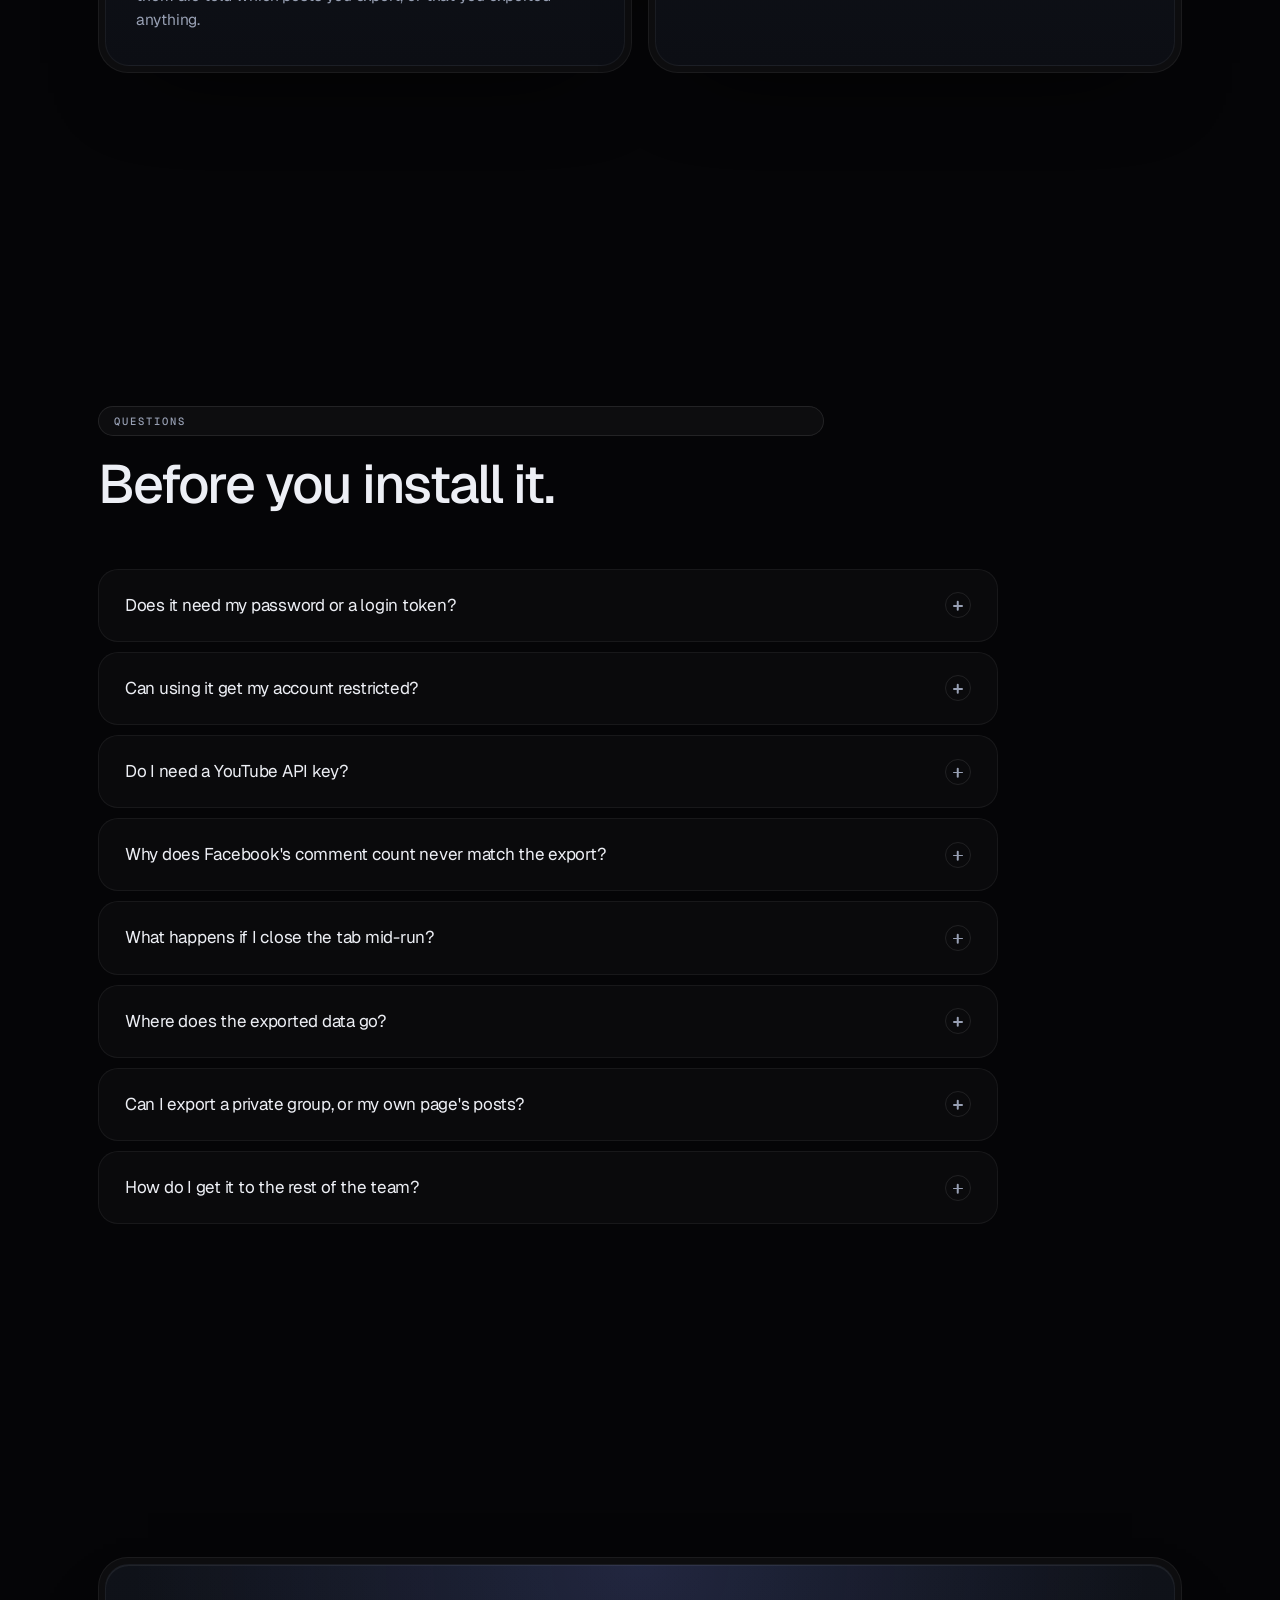
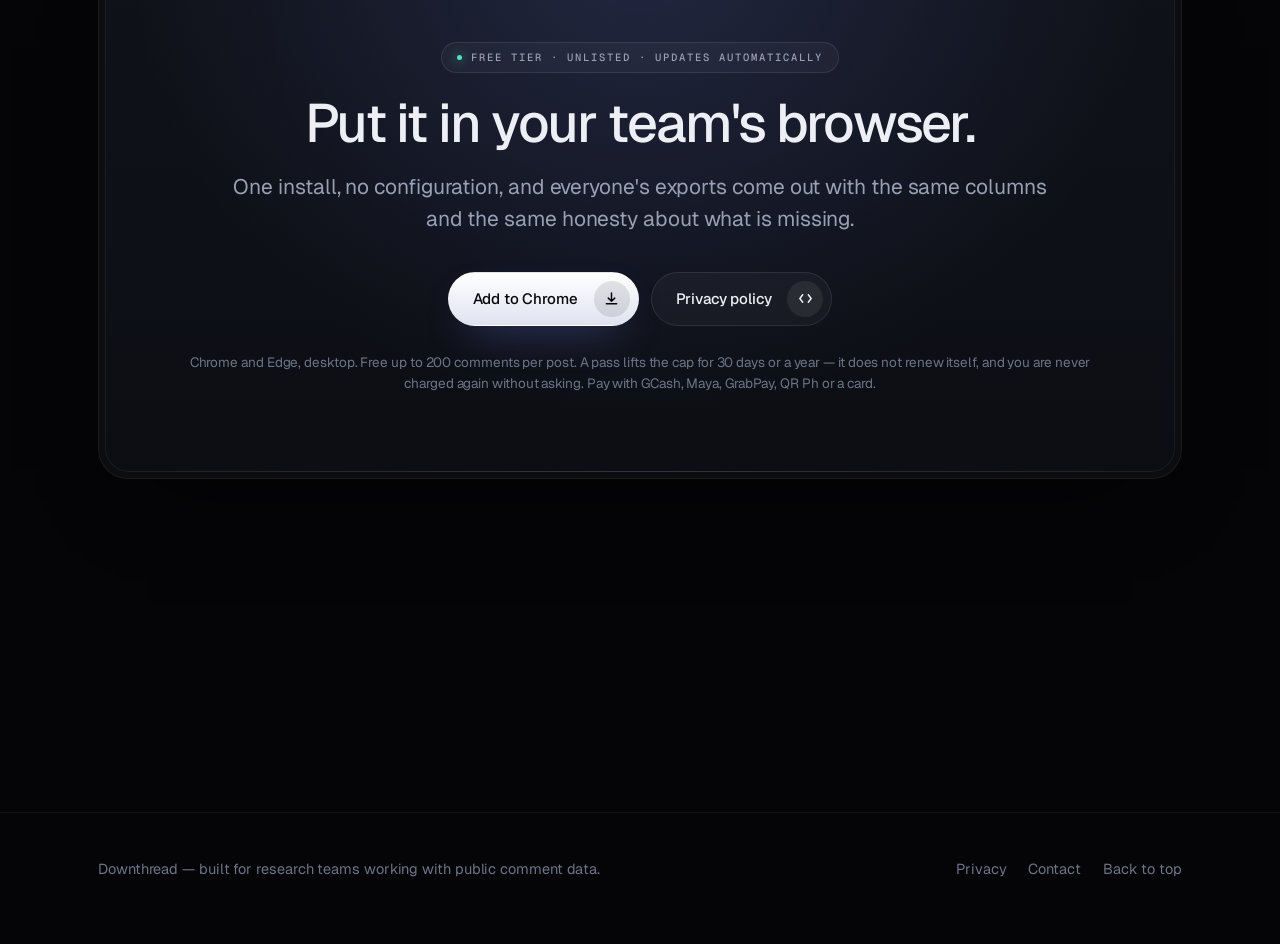
==== commit 3daed1c5: "Home page: stop saying no servers and no third-party services It said "0 servers involved" and "no t" ====
--- a/index.html
+++ b/index.html
@@ -65,7 +65,7 @@
       <div class="hero-foot">
         <div><b>5</b> platforms</div>
         <div><b>CSV / JSON</b> same columns</div>
-        <div><b>0</b> servers involved</div>
+        <div><b>0</b> servers see your comments</div>
         <div><b>15</b> columns per row</div>
       </div>
     </div>
@@ -345,8 +345,10 @@
     </div></div>
     <div class="shell rv"><div class="core pad card">
       <h3>It sends nothing anywhere</h3>
-      <p>No uploads, no analytics, no third-party services, no credentials collected. Your YouTube
-        API key stays in your own browser storage.</p>
+      <p>No uploads of what you export, no analytics, no tracking. Your YouTube API key stays in
+        your own browser storage. Accounts and payments do use services — Google to sign in,
+        Supabase to hold your account, PayMongo to take payment — and none of them are told which
+        posts you export, or that you exported anything.</p>
     </div></div>
     <div class="shell rv"><div class="core pad card">
       <h3>It does not beat a rate limit</h3>
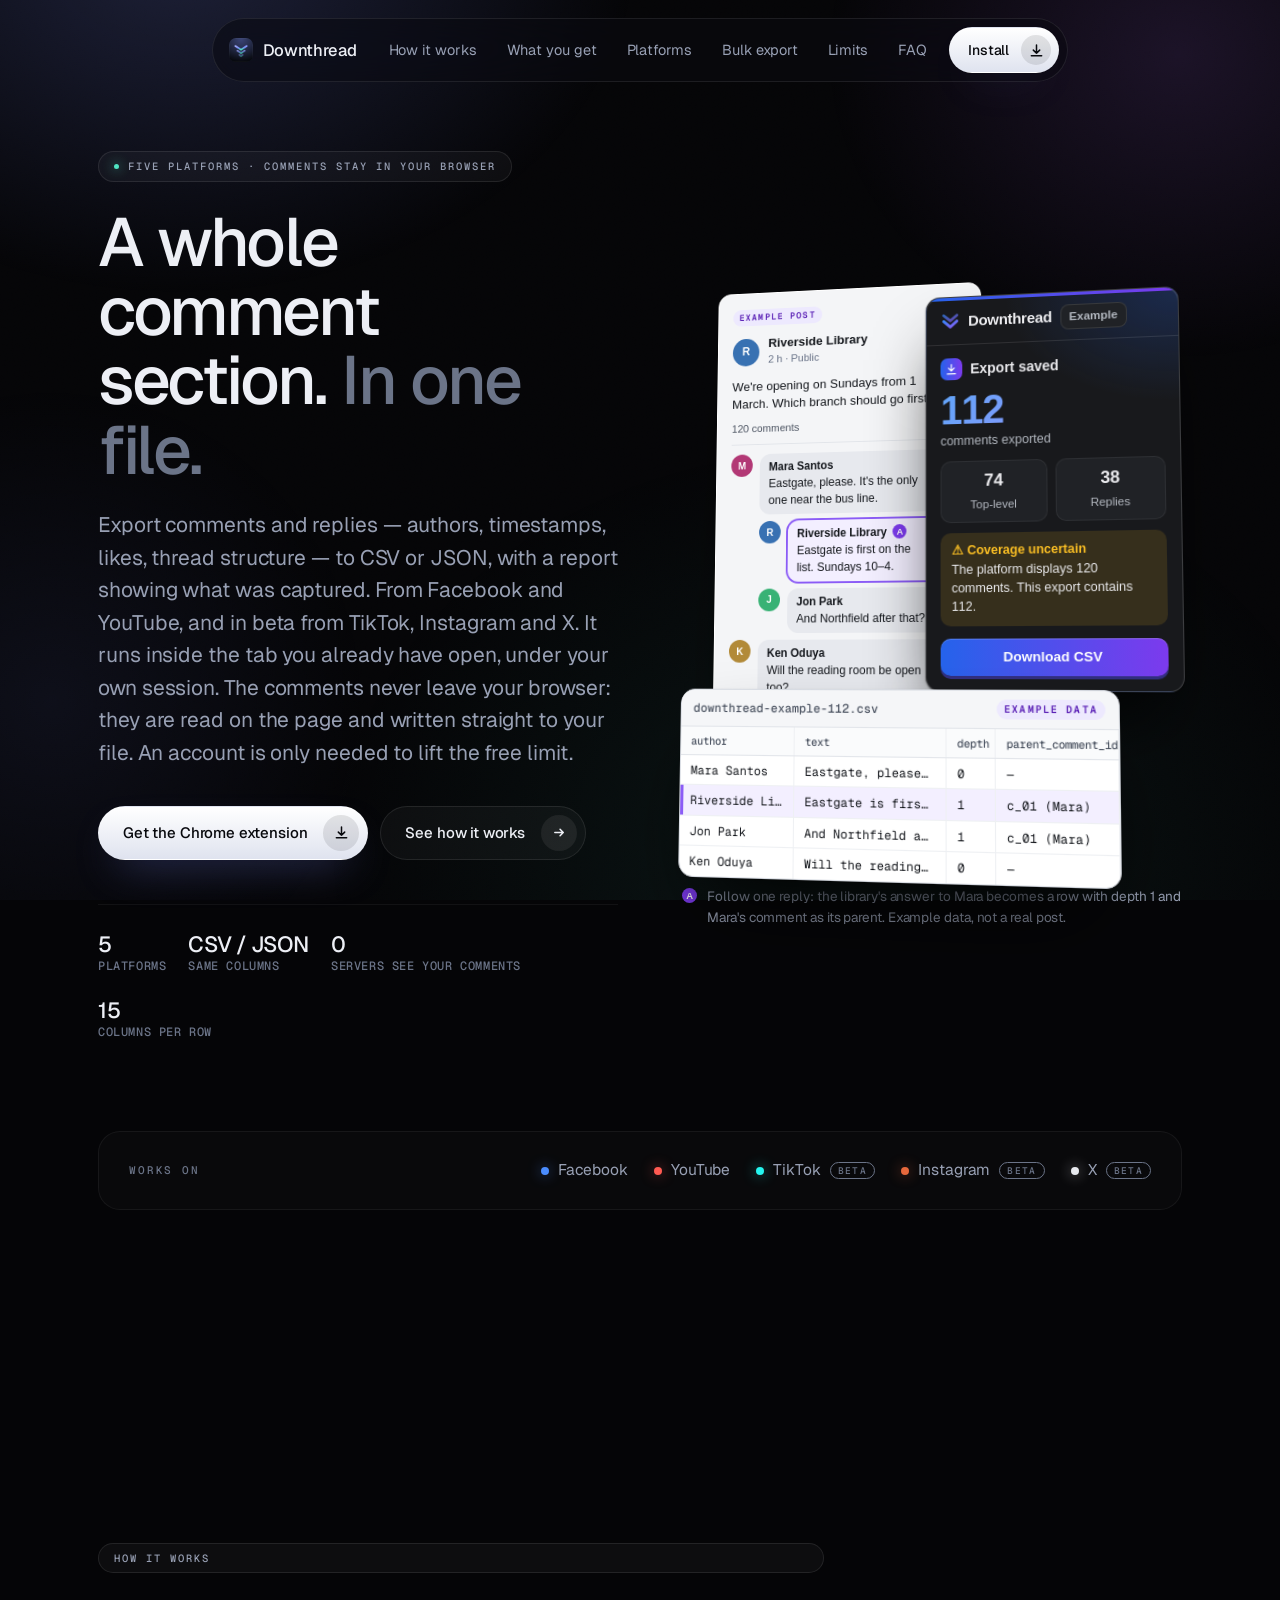
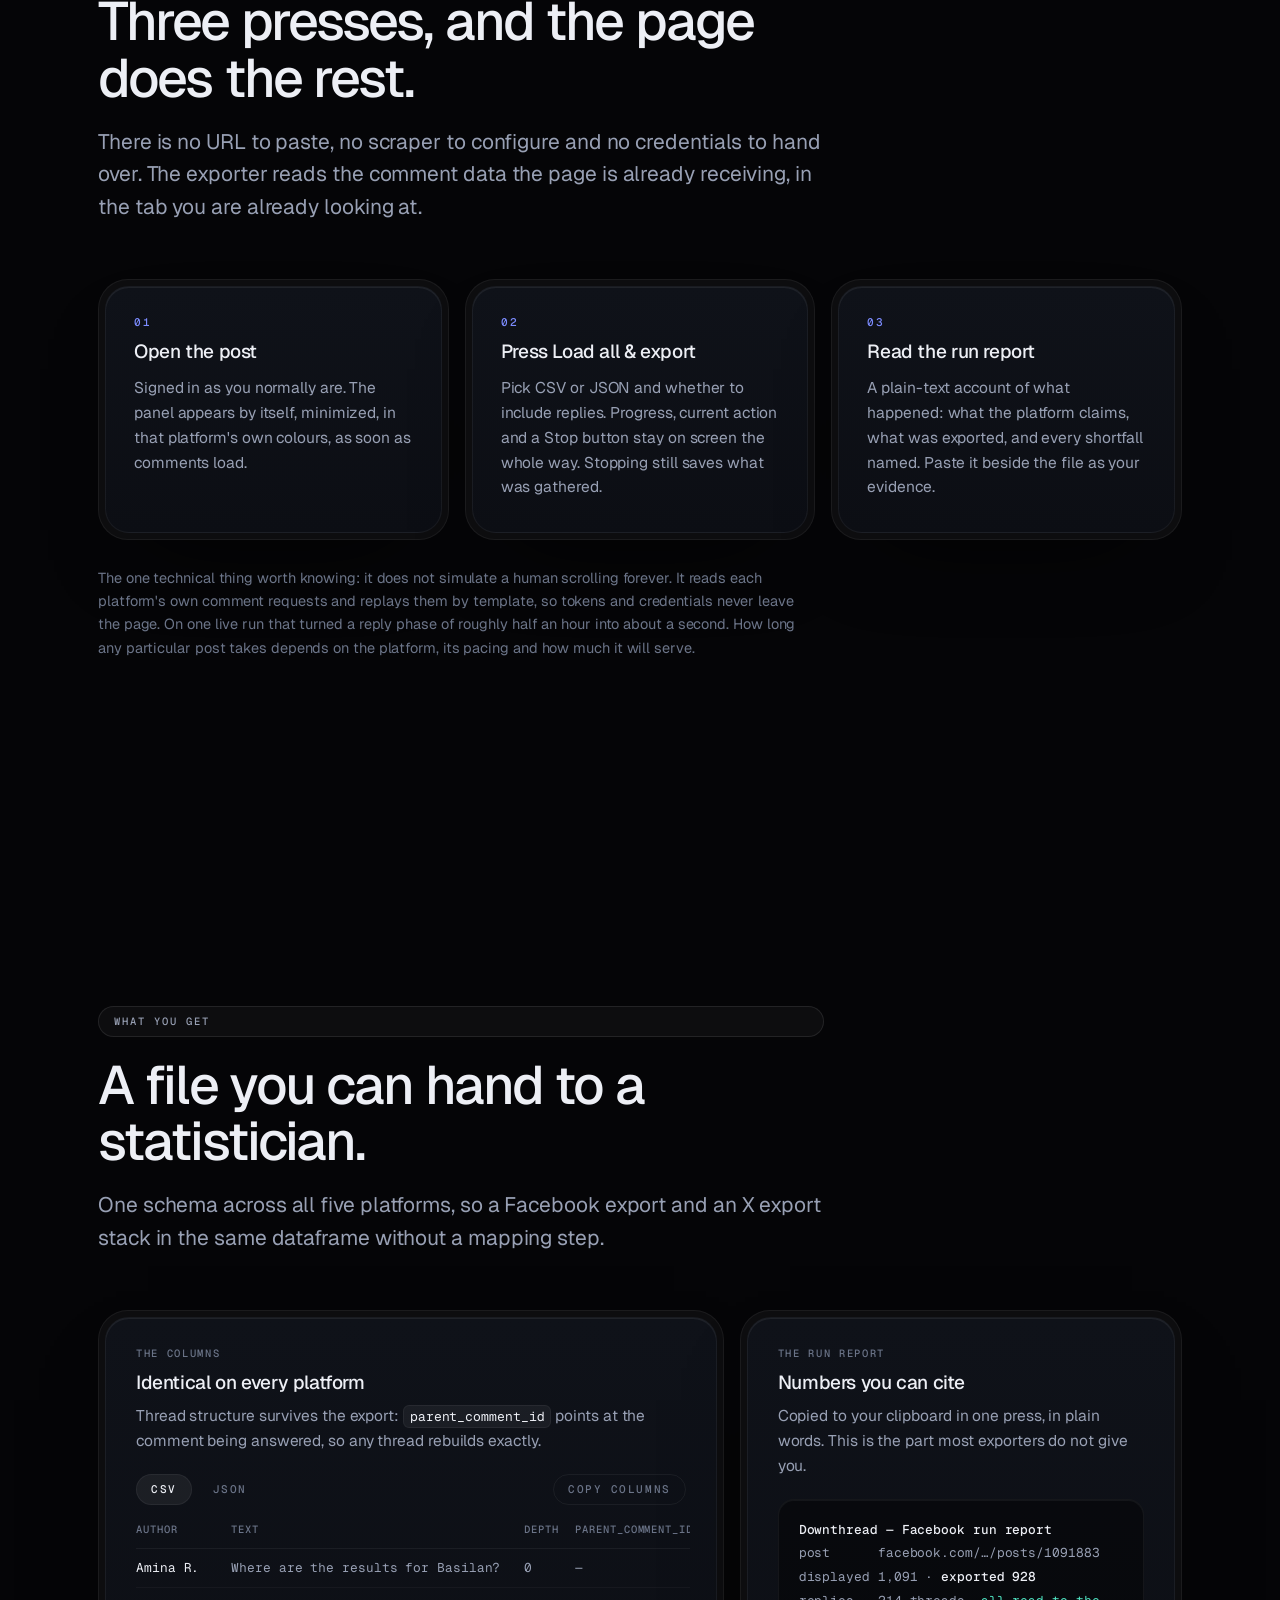
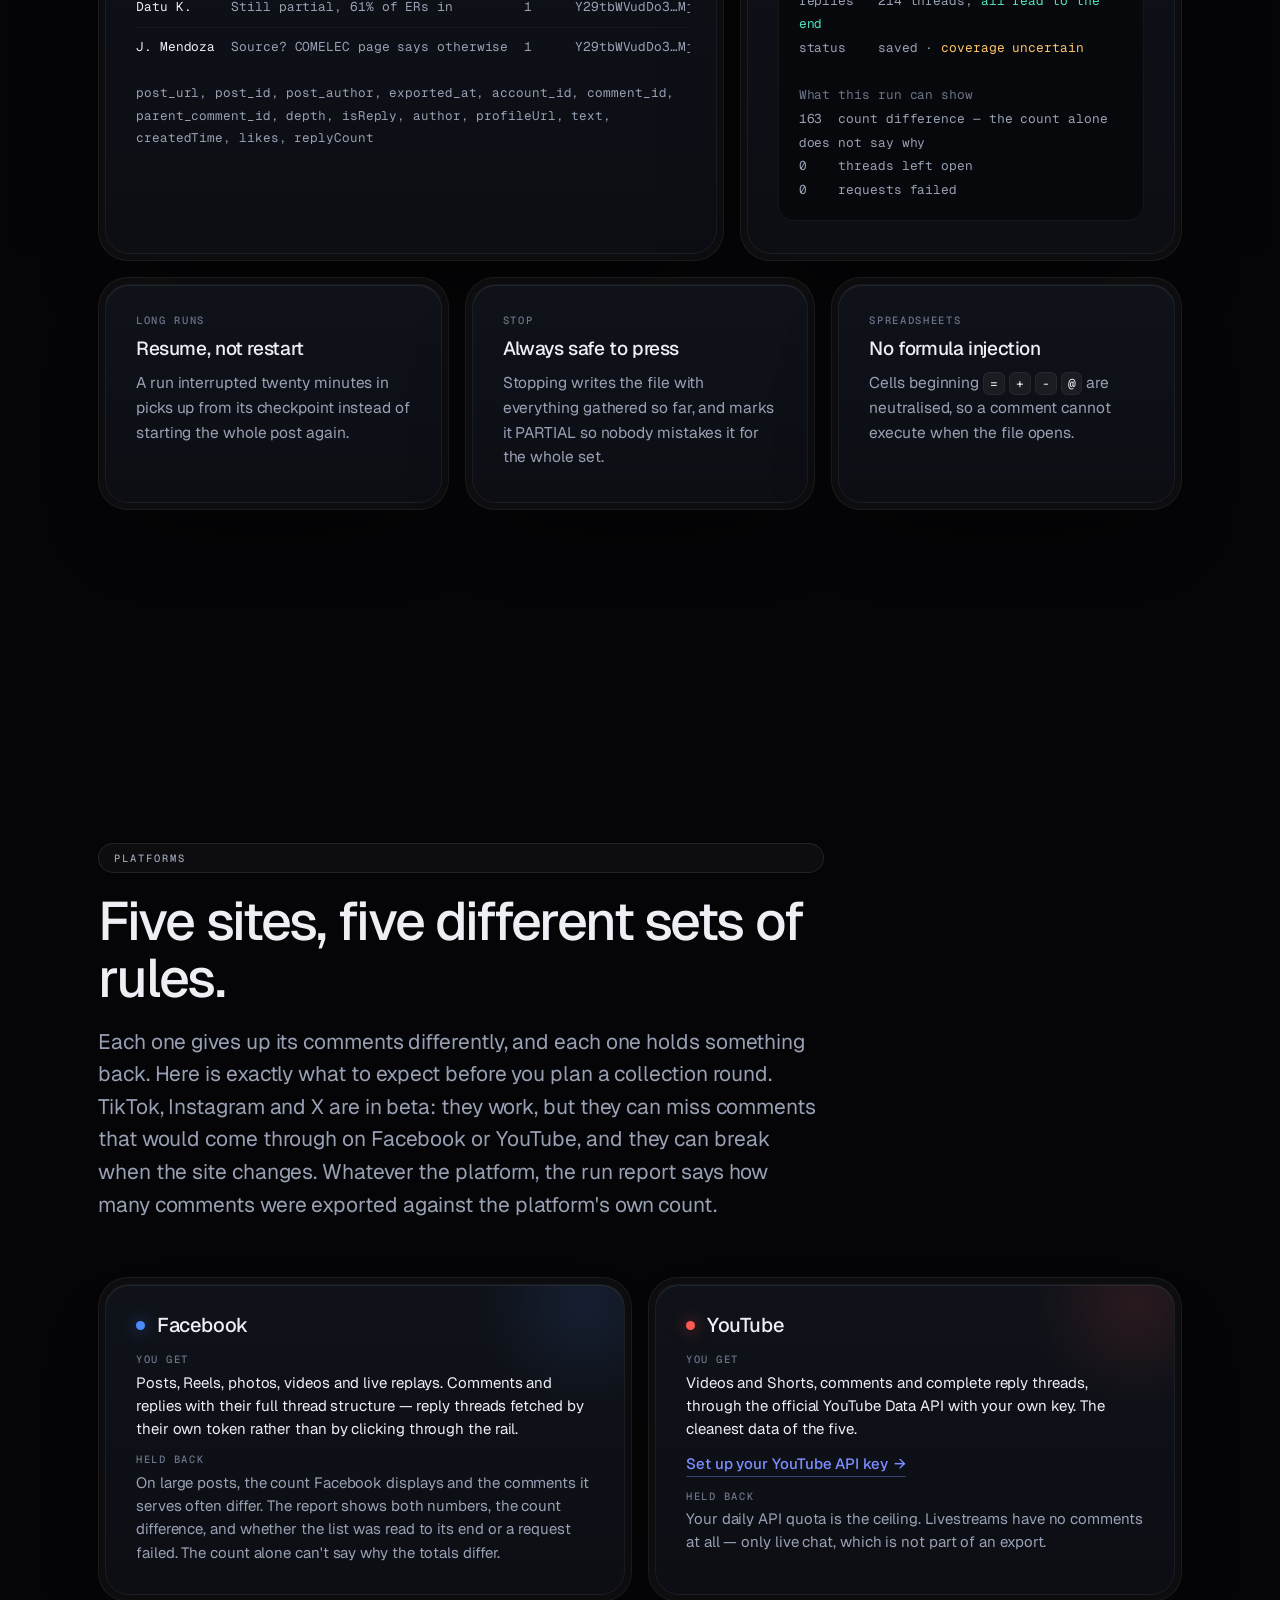
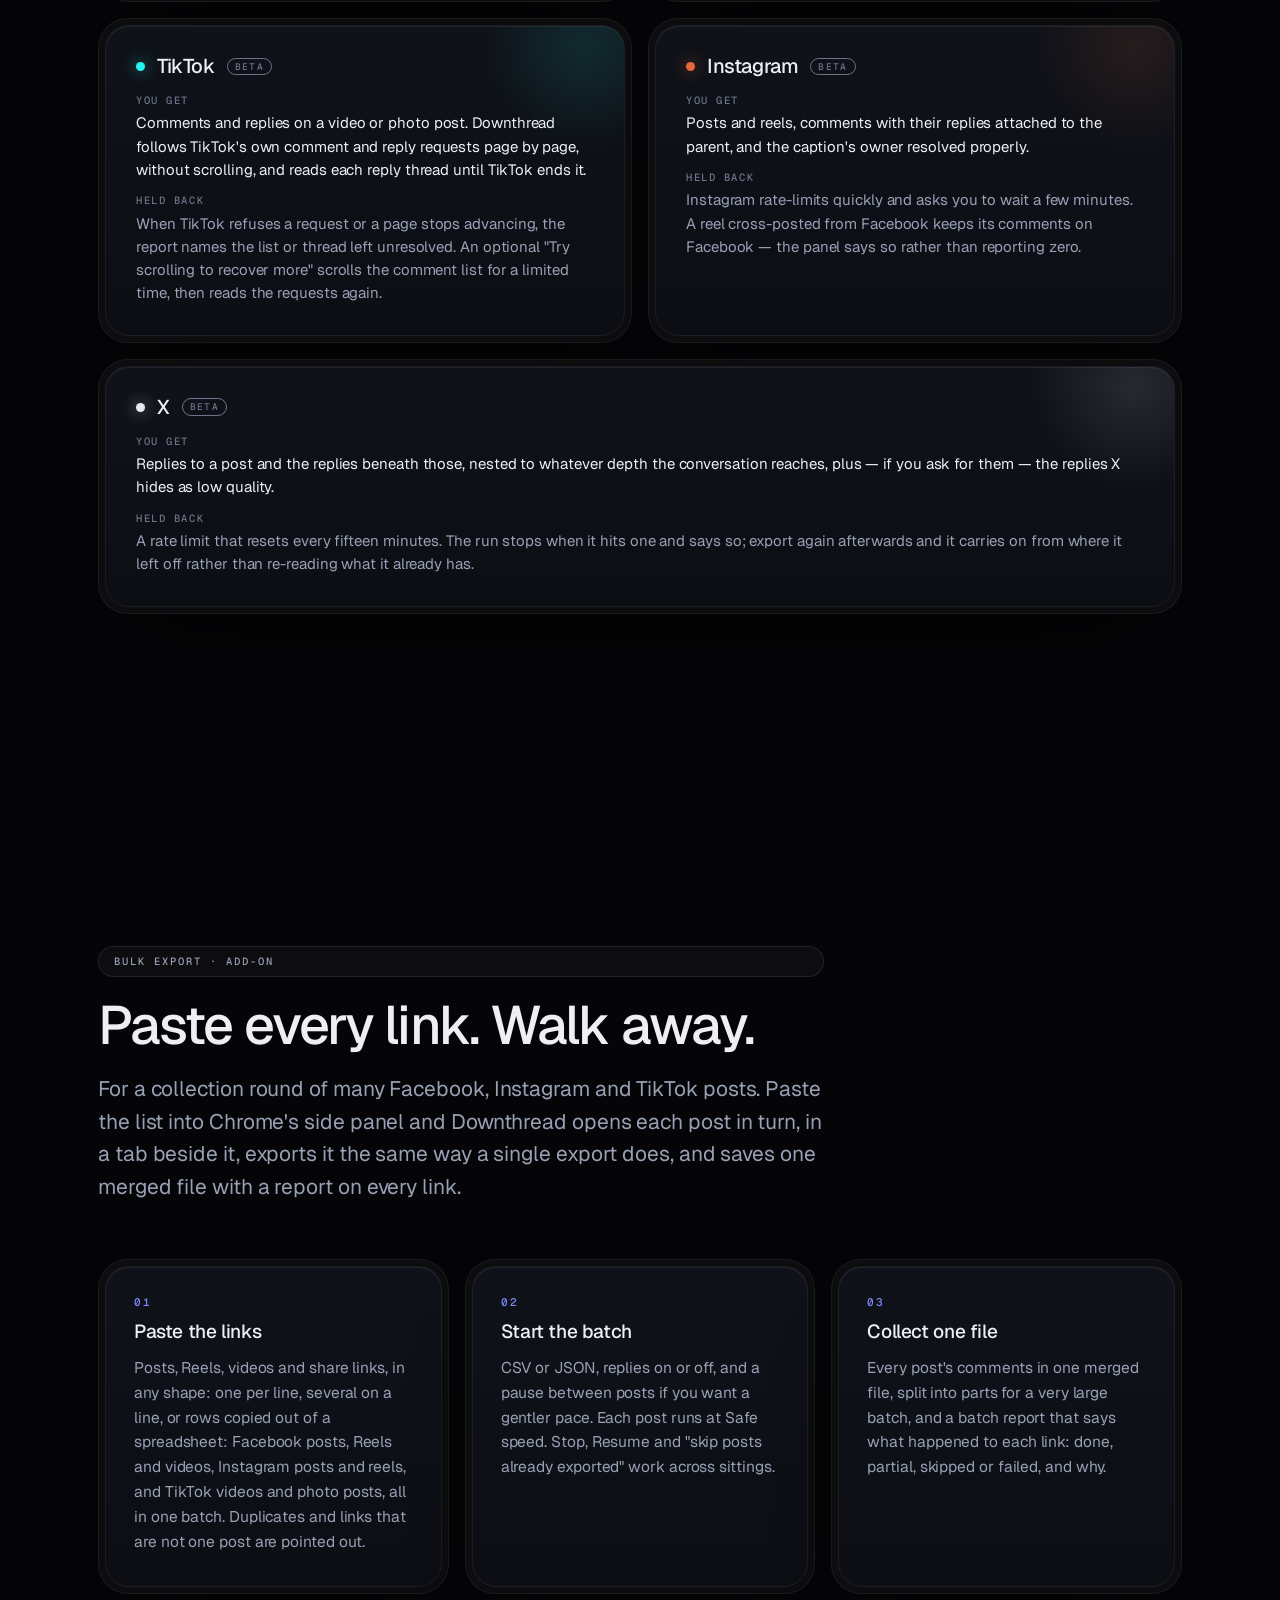
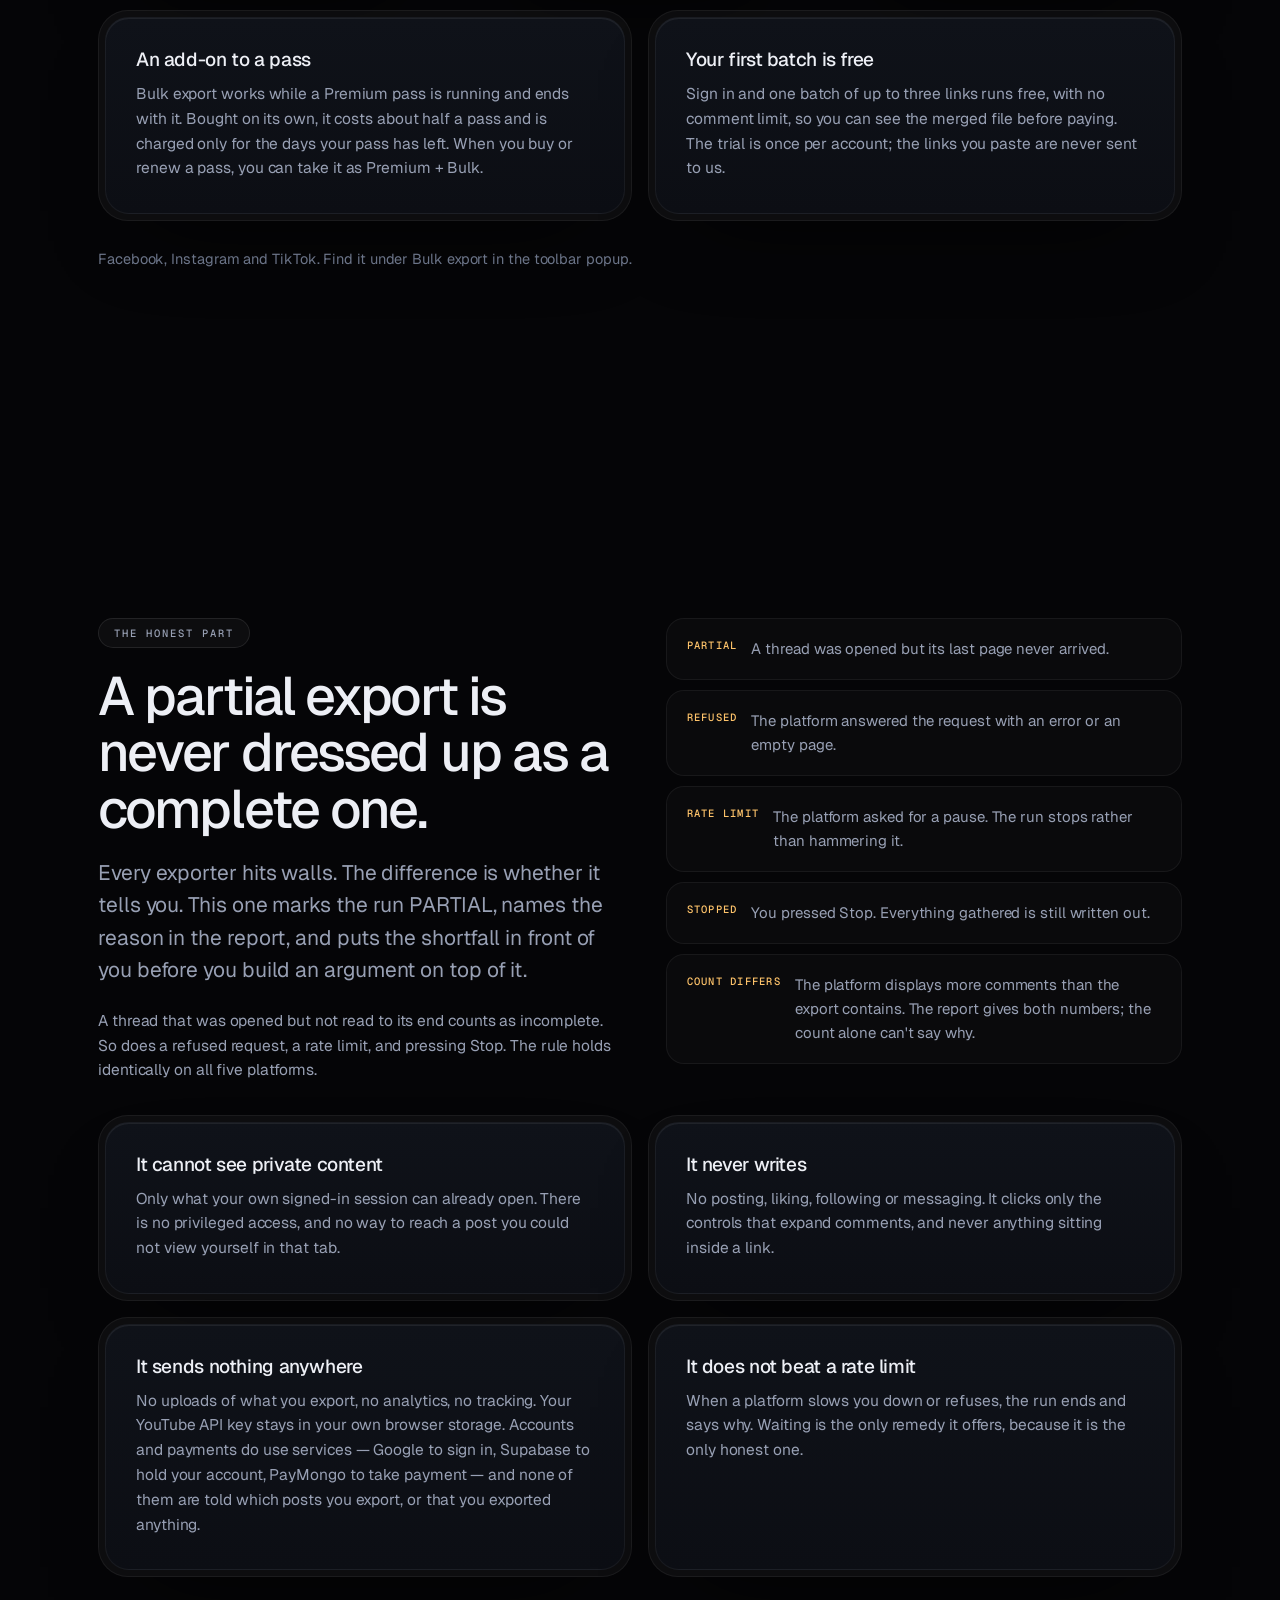
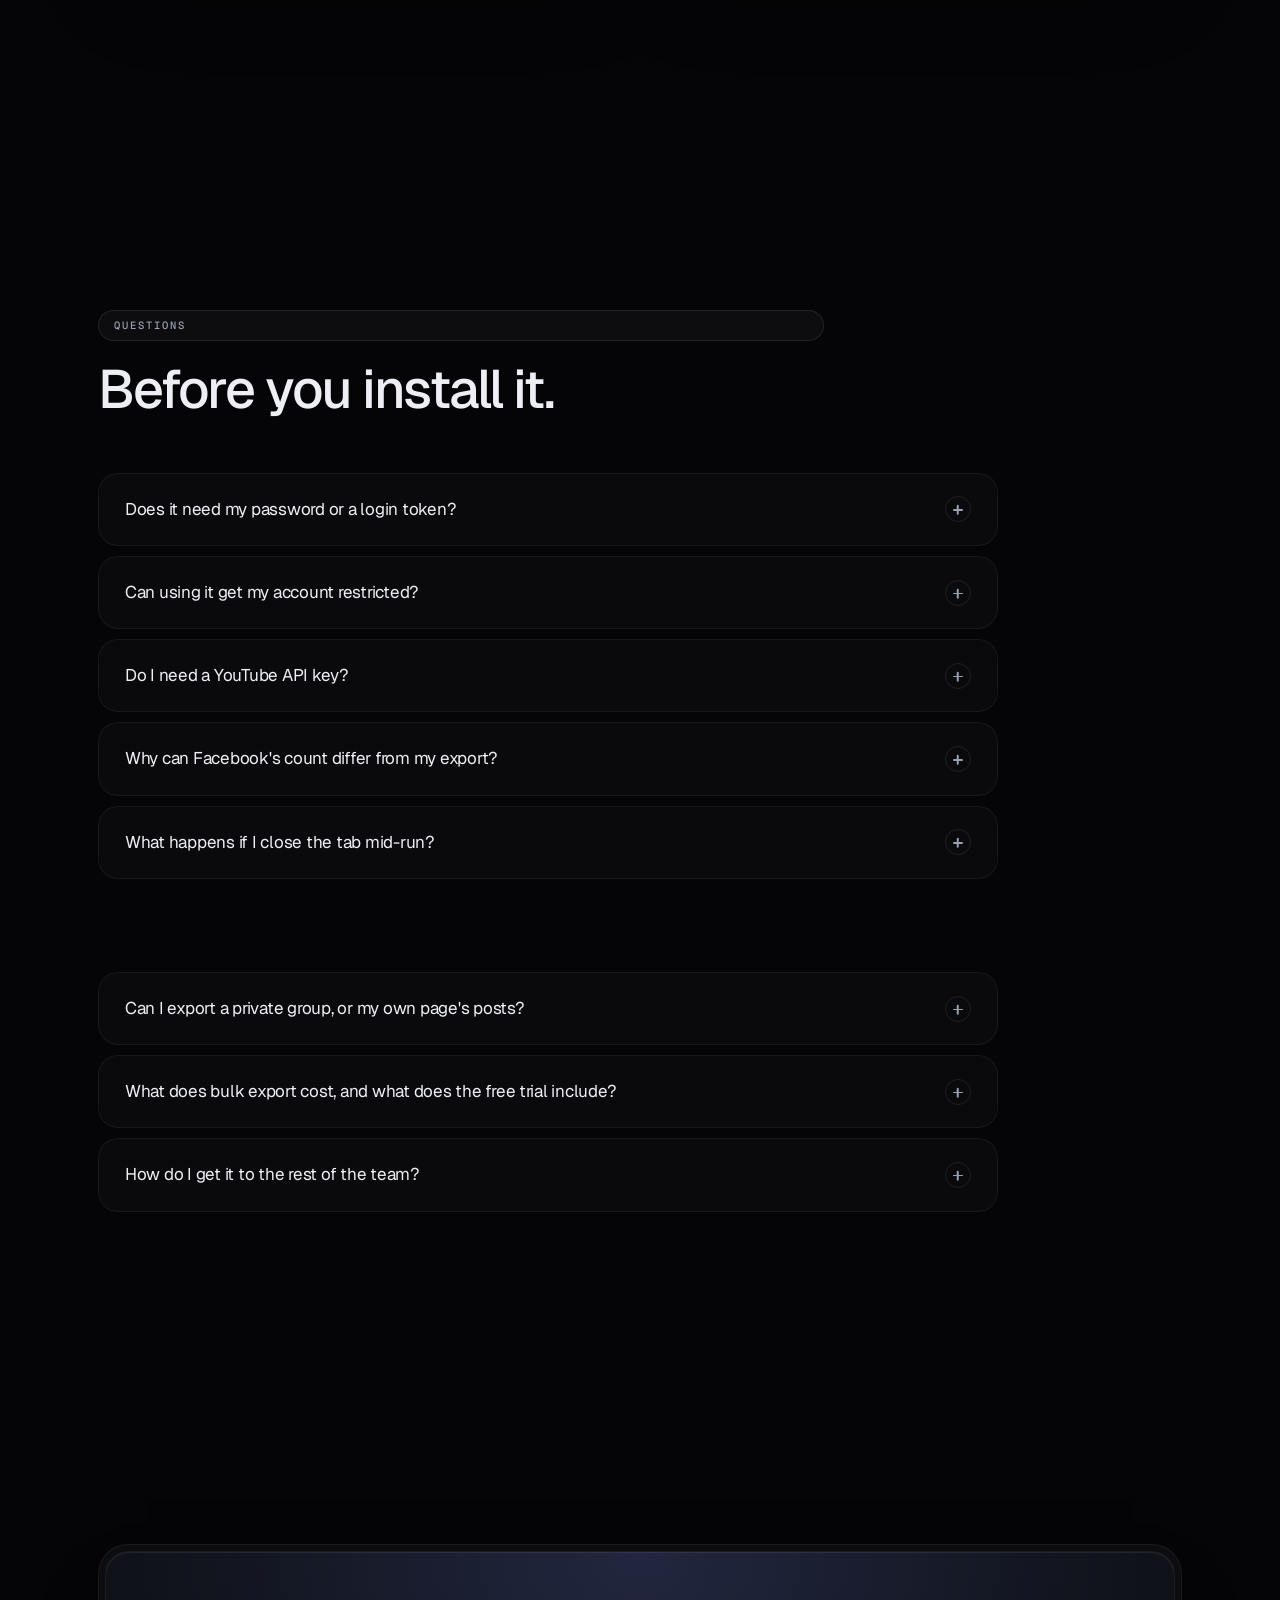
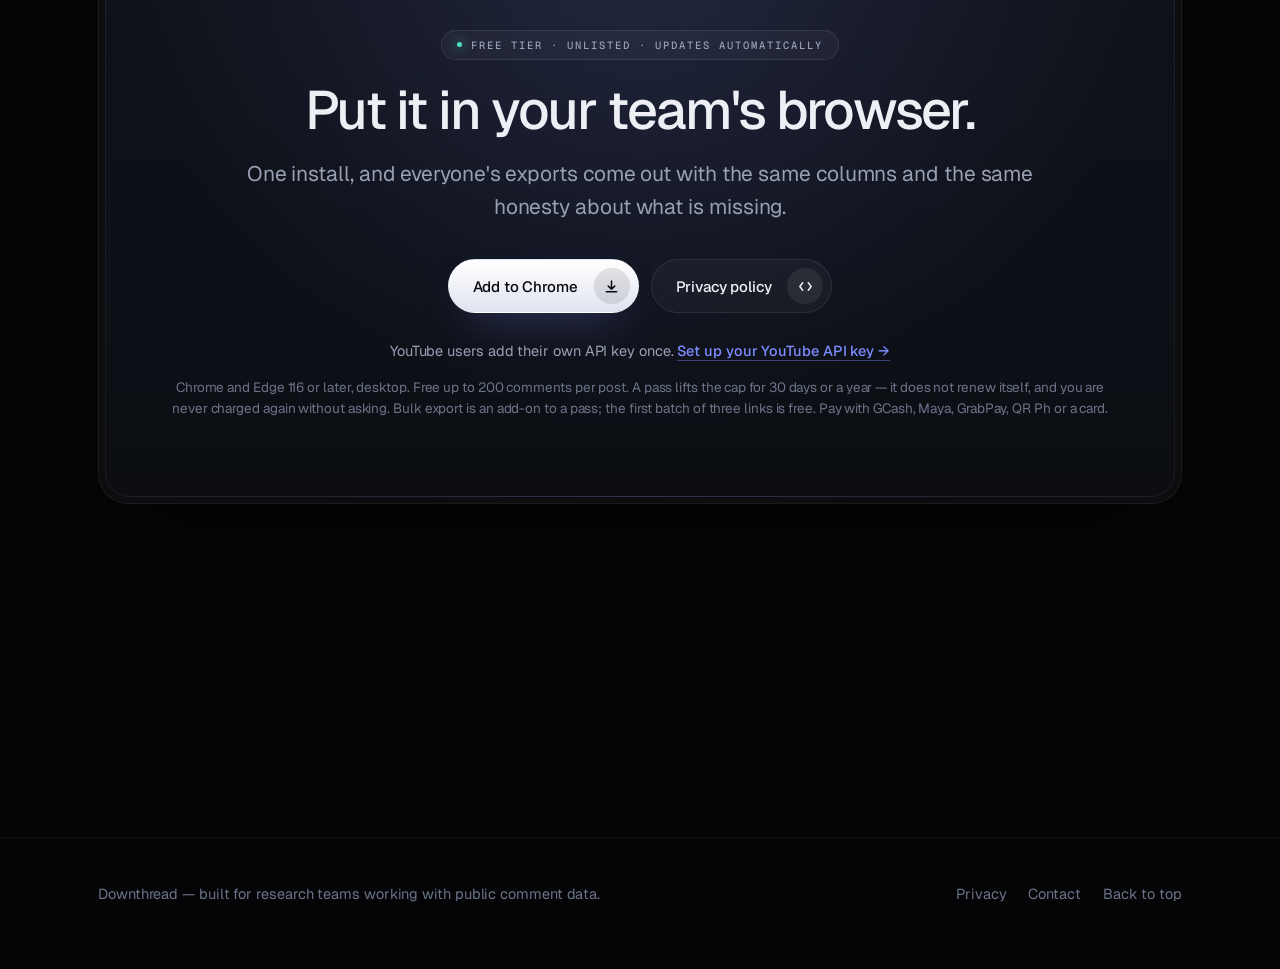
==== commit 61050d6b: "Home page demo, YouTube API key guide, and the current privacy policy - Hero: a three-layer demo (po" ====
--- a/index.html
+++ b/index.html
@@ -4,12 +4,12 @@
 <meta charset="utf-8">
 <meta name="viewport" content="width=device-width, initial-scale=1">
 <title>Downthread — a post's comment section, in one file</title>
-<meta name="description" content="A Chrome extension for research teams. Export every comment and reply from a Facebook, YouTube, TikTok, Instagram or X post to CSV or JSON — with authors, timestamps, likes and thread structure — entirely inside your own browser.">
+<meta name="description" content="A Chrome extension for research teams. Export comments and replies to CSV or JSON, with a report showing what was captured. Facebook and YouTube; TikTok, Instagram and X in beta. Authors, timestamps, likes and thread structure, entirely inside your own browser.">
 <meta name="theme-color" content="#050507">
 <link rel="icon" href="icon.png">
 <meta property="og:type" content="website">
 <meta property="og:title" content="Downthread — a post's comment section, in one file">
-<meta property="og:description" content="Export a whole comment section to CSV or JSON, in your own browser. Facebook, YouTube, TikTok, Instagram and X. The comments never leave your browser, and a run report says what it missed.">
+<meta property="og:description" content="Export comments and replies to CSV or JSON, with a report showing what was captured. Facebook and YouTube; TikTok, Instagram and X in beta. The comments never leave your browser.">
 <meta name="twitter:card" content="summary_large_image">
 <link rel="preconnect" href="https://fonts.googleapis.com">
 <link rel="preconnect" href="https://fonts.gstatic.com" crossorigin>
@@ -27,6 +27,7 @@
       <a href="#how">How it works</a>
       <a href="#data">What you get</a>
       <a href="#platforms">Platforms</a>
+      <a href="#bulk">Bulk export</a>
       <a href="#limits">Limits</a>
       <a href="#faq">FAQ</a>
     </nav>
@@ -41,6 +42,7 @@
   <a href="#how">How it works</a>
   <a href="#data">What you get</a>
   <a href="#platforms">Platforms</a>
+  <a href="#bulk">Bulk export</a>
   <a href="#limits">Limits</a>
   <a href="#get">Install</a>
 </div>
@@ -50,12 +52,12 @@
     <div class="rv">
       <span class="eyebrow"><span class="dot"></span> five platforms · comments stay in your browser</span>
       <h1 class="h-lead">A whole comment section. <em>In one file.</em></h1>
-      <p class="lede">Export the whole comment section — replies, authors, timestamps, likes, thread
-        structure — from Facebook, YouTube, TikTok, Instagram or X. It runs inside the tab you already
+      <p class="lede">Export comments and replies — authors, timestamps, likes, thread structure —
+        to CSV or JSON, with a report showing what was captured. From Facebook and YouTube, and in beta from TikTok, Instagram and X. It runs inside the tab you already
         have open, under your own session. The comments never leave your browser: they are read on the
         page and written straight to your file. An account is only needed to lift the free limit.</p>
       <div class="btns">
-        <a class="btn btn-primary" href="#get">Get the extension
+        <a class="btn btn-primary" href="https://chromewebstore.google.com/detail/bbjhkmainlkhbjobciniddmndbjagfmn">Get the Chrome extension
           <span class="ico" aria-hidden="true"><svg viewBox="0 0 16 16" fill="none" stroke="currentColor" stroke-width="1.6" stroke-linecap="round" stroke-linejoin="round"><path d="M8 2v9m0 0 3.4-3.4M8 11 4.6 7.6M2.5 13.5h11"/></svg></span>
         </a>
         <a class="btn" href="#how">See how it works
@@ -70,27 +72,54 @@
       </div>
     </div>
 
-    <div class="mock shell rv" data-run>
-      <div class="core">
-        <div class="mock-bar">
-          <span></span><span></span><span></span>
-          <b>downthread</b>
-          <div class="live"><i></i> running</div>
+    <!-- The product in one picture: a post, the panel over it, and the file it writes. Three layers
+         in CSS 3D on desktop, a flat overlapping stack on phones. Every word is in the markup, so it
+         reads the same with the script blocked; the script only adds the pointer tilt. -->
+    <figure class="demo rv" data-demo>
+      <div class="stage">
+        <div class="layer l-post">
+          <span class="tag">Example post</span>
+          <div class="post-h"><i class="av" style="--h:212">R</i><div><b>Riverside Library</b><span>2 h · Public</span></div></div>
+          <p class="post-t">We're opening on Sundays from 1 March. Which branch should go first?</p>
+          <div class="post-m"><span>120 comments</span></div>
+          <ul class="thread">
+            <li><i class="av" style="--h:330">M</i><div><b>Mara Santos</b><p>Eastgate, please. It's the only one near the bus line.</p></div></li>
+            <li class="rep follow" data-follow><i class="av" style="--h:212">R</i><div><b>Riverside Library <span class="pin">A</span></b><p>Eastgate is first on the list. Sundays 10–4.</p></div></li>
+            <li class="rep d-extra"><i class="av" style="--h:150">J</i><div><b>Jon Park</b><p>And Northfield after that?</p></div></li>
+            <li class="d-extra"><i class="av" style="--h:40">K</i><div><b>Ken Oduya</b><p>Will the reading room be open too?</p></div></li>
+          </ul>
         </div>
-        <div class="mock-body">
-          <div class="mock-stat"><b data-to="928">0</b><span>comments exported</span></div>
-          <div class="bar" style="--p:.851"><i></i></div>
-          <div class="mock-meta"><span>1,091 claimed by the page</span><span>85%</span></div>
-          <ul class="mock-log">
-            <li><s>&#10003;</s> reply phase 1.2s — 214 threads by token</li>
-            <li><s>&#10003;</s> comment rail never needed</li>
-            <li class="warn"><s>!</s> 163 not served — hidden, spam-collapsed or removed</li>
-            <li><s>&#10003;</s> wrote downthread-facebook-928.csv</li>
-          </ul>
-          <div class="mock-tags"><b>partial</b><b>facebook.com</b><b>csv</b><b>replies on</b></div>
+
+        <div class="layer l-panel">
+          <div class="pn-h">
+            <svg class="mark" viewBox="0 0 24 24" aria-hidden="true"><defs><linearGradient id="hero-mark" x1="0" y1="0" x2="1" y2="1"><stop offset="0" stop-color="#3b82f6"/><stop offset="1" stop-color="#8b5cf6"/></linearGradient></defs><path d="M4 4.5l8 6.5 8-6.5" fill="none" stroke="url(#hero-mark)" stroke-width="3.4" stroke-linecap="round" stroke-linejoin="round" opacity=".7"/><path d="M4 11.5l8 7 8-7" fill="none" stroke="url(#hero-mark)" stroke-width="3.4" stroke-linecap="round" stroke-linejoin="round"/></svg>
+            <b>Downthread</b><span class="pn-pf">Example</span>
+          </div>
+          <div class="pn-b">
+            <div class="pn-title"><svg viewBox="0 0 24 24" fill="none" stroke="currentColor" stroke-width="2" stroke-linecap="round" stroke-linejoin="round" aria-hidden="true"><path d="M12 4v11M7 10l5 5 5-5M5 20h14"/></svg>Export saved</div>
+            <div class="pn-big"><b data-count="112">112</b><span>comments exported</span></div>
+            <div class="pn-split d-extra"><div><b>74</b><span>Top-level</span></div><div><b>38</b><span>Replies</span></div></div>
+            <div class="pn-cov"><b>⚠ Coverage uncertain</b><span>The platform displays 120 comments. This export contains 112.</span></div>
+            <div class="pn-go d-extra">Download CSV</div>
+          </div>
         </div>
-      </div>
-    </div>
+
+        <div class="layer l-csv">
+          <div class="csv-h"><span class="csv-f">downthread-example-112.csv</span><span class="tag">Example data</span></div>
+          <table>
+            <thead><tr><th>author</th><th>text</th><th>depth</th><th class="d-extra">parent_comment_id</th></tr></thead>
+            <tbody>
+              <tr><td>Mara Santos</td><td>Eastgate, please. It's the only…</td><td>0</td><td class="d-extra">—</td></tr>
+              <tr class="follow" data-follow><td>Riverside Library <span class="pin">A</span></td><td>Eastgate is first on the list.…</td><td>1</td><td class="d-extra">c_01 (Mara)</td></tr>
+              <tr class="d-extra"><td>Jon Park</td><td>And Northfield after that?</td><td>1</td><td>c_01 (Mara)</td></tr>
+              <tr class="d-extra"><td>Ken Oduya</td><td>Will the reading room be open…</td><td>0</td><td>—</td></tr>
+            </tbody>
+          </table>
+        </div>
+      </div>
+      <figcaption><span class="pin">A</span> Follow one reply: the library's answer to Mara becomes a row
+        with depth 1 and Mara's comment as its parent. Example data, not a real post.</figcaption>
+    </figure>
   </div>
 </header>
 
@@ -100,9 +129,9 @@
     <ul>
       <li style="--c:var(--fb)"><i></i> Facebook</li>
       <li style="--c:var(--yt)"><i></i> YouTube</li>
-      <li style="--c:var(--tt)"><i></i> TikTok</li>
-      <li style="--c:var(--ig)"><i></i> Instagram</li>
-      <li style="--c:var(--x)"><i></i> X</li>
+      <li style="--c:var(--tt)"><i></i> TikTok <span class="beta">beta</span></li>
+      <li style="--c:var(--ig)"><i></i> Instagram <span class="beta">beta</span></li>
+      <li style="--c:var(--x)"><i></i> X <span class="beta">beta</span></li>
     </ul>
   </div>
 </div>
@@ -204,14 +233,14 @@
       <div class="term">
         <b>Downthread — Facebook run report</b><br>
         post &nbsp;&nbsp;&nbsp;&nbsp;&nbsp;facebook.com/…/posts/1091883<br>
-        claimed &nbsp;&nbsp;1,091 · <b>exported 928</b><br>
+        displayed 1,091 · <b>exported 928</b><br>
         replies &nbsp;&nbsp;214 threads, <s>all read to the end</s><br>
-        status &nbsp;&nbsp;&nbsp;<u>PARTIAL</u><br>
+        status &nbsp;&nbsp;&nbsp;saved · <u>coverage uncertain</u><br>
         <br>
-        <i>Where the rest went</i><br>
-        163 &nbsp;never served by Facebook<br>
+        <i>What this run can show</i><br>
+        163 &nbsp;count difference — the count alone does not say why<br>
         0 &nbsp;&nbsp;&nbsp;threads left open<br>
-        0 &nbsp;&nbsp;&nbsp;duplicates skipped
+        0 &nbsp;&nbsp;&nbsp;requests failed
       </div>
     </div></div>
 
@@ -245,7 +274,10 @@
     <span class="eyebrow">Platforms</span>
     <h2>Five sites, five different sets of rules.</h2>
     <p class="lede">Each one gives up its comments differently, and each one holds something back.
-      Here is exactly what to expect before you plan a collection round.</p>
+      Here is exactly what to expect before you plan a collection round. TikTok, Instagram and X
+      are in beta: they work, but they can miss comments that would come through on Facebook or
+      YouTube, and they can break when the site changes. Whatever the platform, the run report says
+      how many comments were exported against the platform's own count.</p>
   </div>
 
   <div class="plats">
@@ -255,9 +287,10 @@
         <div class="yes"><dt>You get</dt><dd>Posts, Reels, photos, videos and live replays. Comments and
           replies with their full thread structure — reply threads fetched by their own token
           rather than by clicking through the rail.</dd></div>
-        <div><dt>Held back</dt><dd>Facebook's own count includes hidden, spam-collapsed and
-          blocked-account comments it will not serve. The count and the list disagree on most large
-          posts; the report explains the gap instead of hiding it.</dd></div>
+        <div><dt>Held back</dt><dd>On large posts, the count Facebook displays and the comments it
+          serves often differ. The report shows both numbers, the count difference, and whether the
+          list was read to its end or a request failed. The count alone can't say why the totals
+          differ.</dd></div>
       </dl>
     </div></div>
 
@@ -265,25 +298,27 @@
       <div class="plat-h"><i></i><h3>YouTube</h3></div>
       <dl>
         <div class="yes"><dt>You get</dt><dd>Videos and Shorts, comments and complete reply threads,
-          through the official YouTube Data API with your own key. The cleanest data of the five.</dd></div>
+          through the official YouTube Data API with your own key. The cleanest data of the five.
+          <a class="guide-link" href="youtube-api-key.html">Set up your YouTube API key <span aria-hidden="true">→</span></a></dd></div>
         <div><dt>Held back</dt><dd>Your daily API quota is the ceiling. Livestreams have no comments
           at all — only live chat, which is not part of an export.</dd></div>
       </dl>
     </div></div>
 
     <div class="shell rv" style="--c:var(--tt)"><div class="core plat">
-      <div class="plat-h"><i></i><h3>TikTok</h3></div>
+      <div class="plat-h"><i></i><h3>TikTok</h3> <span class="beta">beta</span></div>
       <dl>
-        <div class="yes"><dt>You get</dt><dd>Comments and replies on a video or photo post, with
-          reply threads opened and read to their end.</dd></div>
-        <div><dt>Held back</dt><dd>TikTok signs its requests, so the exporter often has to open
-          threads on the page instead of replaying a request. Deleted and hidden replies are never
-          served to anyone.</dd></div>
+        <div class="yes"><dt>You get</dt><dd>Comments and replies on a video or photo post.
+          Downthread follows TikTok's own comment and reply requests page by page, without
+          scrolling, and reads each reply thread until TikTok ends it.</dd></div>
+        <div><dt>Held back</dt><dd>When TikTok refuses a request or a page stops advancing, the
+          report names the list or thread left unresolved. An optional "Try scrolling to recover
+          more" scrolls the comment list for a limited time, then reads the requests again.</dd></div>
       </dl>
     </div></div>
 
     <div class="shell rv" style="--c:var(--ig)"><div class="core plat">
-      <div class="plat-h"><i></i><h3>Instagram</h3></div>
+      <div class="plat-h"><i></i><h3>Instagram</h3> <span class="beta">beta</span></div>
       <dl>
         <div class="yes"><dt>You get</dt><dd>Posts and reels, comments with their replies attached to
           the parent, and the caption's owner resolved properly.</dd></div>
@@ -294,7 +329,7 @@
     </div></div>
 
     <div class="shell rv wide" style="--c:var(--x)"><div class="core plat">
-      <div class="plat-h"><i></i><h3>X</h3></div>
+      <div class="plat-h"><i></i><h3>X</h3> <span class="beta">beta</span></div>
       <dl>
         <div class="yes"><dt>You get</dt><dd>Replies to a post and the replies beneath those, nested
           to whatever depth the conversation reaches, plus — if you ask for them — the replies X
@@ -305,6 +340,55 @@
       </dl>
     </div></div>
   </div>
+</section>
+
+<!-- ============================ bulk export ============================= -->
+<section class="wrap" id="bulk">
+  <div class="sect-head rv">
+    <span class="eyebrow">Bulk export · add-on</span>
+    <h2>Paste every link. Walk away.</h2>
+    <p class="lede">For a collection round of many Facebook, Instagram and TikTok posts. Paste the list into Chrome's side
+      panel and Downthread opens each post in turn, in a tab beside it, exports it the same way a single
+      export does, and saves one merged file with a report on every link.</p>
+  </div>
+
+  <div class="steps">
+    <div class="shell rv"><div class="core step">
+      <span class="n">01</span>
+      <h3>Paste the links</h3>
+      <p>Posts, Reels, videos and share links, in any shape: one per line, several on a line, or rows
+        copied out of a spreadsheet: Facebook posts, Reels and videos, Instagram posts and reels, and TikTok videos and photo posts, all in one batch. Duplicates and links that are not one post are pointed out.</p>
+    </div></div>
+    <div class="shell rv"><div class="core step">
+      <span class="n">02</span>
+      <h3>Start the batch</h3>
+      <p>CSV or JSON, replies on or off, and a pause between posts if you want a gentler pace. Each post
+        runs at Safe speed. Stop, Resume and "skip posts already exported" work across sittings.</p>
+    </div></div>
+    <div class="shell rv"><div class="core step">
+      <span class="n">03</span>
+      <h3>Collect one file</h3>
+      <p>Every post's comments in one merged file, split into parts for a very large batch, and a batch
+        report that says what happened to each link: done, partial, skipped or failed, and why.</p>
+    </div></div>
+  </div>
+
+  <div class="nots">
+    <div class="shell rv"><div class="core pad card">
+      <h3>An add-on to a pass</h3>
+      <p>Bulk export works while a Premium pass is running and ends with it. Bought on its own, it costs
+        about half a pass and is charged only for the days your pass has left. When you buy or renew a
+        pass, you can take it as Premium + Bulk.</p>
+    </div></div>
+    <div class="shell rv"><div class="core pad card">
+      <h3>Your first batch is free</h3>
+      <p>Sign in and one batch of up to three links runs free, with no comment limit, so you can see the
+        merged file before paying. The trial is once per account; the links you paste are never sent to
+        us.</p>
+    </div></div>
+  </div>
+  <p class="step-note rv">Facebook, Instagram and TikTok. Find it under Bulk export in the
+    toolbar popup.</p>
 </section>
 
 <!-- ============================ limits ================================== -->
@@ -327,7 +411,7 @@
         <div class="flag"><b>Refused</b><p>The platform answered the request with an error or an empty page.</p></div>
         <div class="flag"><b>Rate limit</b><p>The platform asked for a pause. The run stops rather than hammering it.</p></div>
         <div class="flag"><b>Stopped</b><p>You pressed Stop. Everything gathered is still written out.</p></div>
-        <div class="flag"><b>Not served</b><p>Hidden, spam-collapsed, blocked or deleted — counted by the platform, never sent.</p></div>
+        <div class="flag"><b>Count differs</b><p>The platform displays more comments than the export contains. The report gives both numbers; the count alone can't say why.</p></div>
       </div>
     </div>
   </div>
@@ -382,14 +466,15 @@
       <div class="ans"><p>For YouTube, yes. Create a project in the Google Cloud console, enable the
         <strong>YouTube Data API v3</strong>, generate an API key and paste it into the panel once.
         It is stored in your own browser and used only to call YouTube. The other four platforms need
-        no key at all.</p></div></details>
-
-    <details class="rv"><summary>Why does Facebook's comment count never match the export?<span class="pm"></span></summary>
-      <div class="ans"><p>Because the number under the post is not a count of comments you can read.
-        It includes comments hidden by the page, ones collapsed as spam, ones from accounts that have
-        blocked you, and ones since deleted. Facebook counts them and then declines to send them. The
-        report gives you both numbers and the gap between them, which is the honest thing to publish
-        beside a dataset.</p></div></details>
+        no key at all.</p>
+        <p><a class="guide-link" href="youtube-api-key.html">Set up your YouTube API key <span aria-hidden="true">→</span></a>
+          — six steps, from no key to your first export.</p></div></details>
+
+    <details class="rv"><summary>Why can Facebook's count differ from my export?<span class="pm"></span></summary>
+      <div class="ans"><p>The report shows the count Facebook displayed, how many comments Downthread
+        exported, and whether pagination ended or a request failed. The count alone can't tell us why
+        the totals differ. Publish both numbers and the count difference beside the dataset, rather
+        than a reason the evidence doesn't support.</p></div></details>
 
     <details class="rv"><summary>What happens if I close the tab mid-run?<span class="pm"></span></summary>
       <div class="ans"><p>Nothing is lost that was already written, and on Facebook a checkpoint lets
@@ -408,6 +493,13 @@
         can read the same thing. If you cannot, neither can it. Being an admin of the page or a member
         of the group is what grants the access — the extension adds none of its own.</p></div></details>
 
+    <details class="rv"><summary>What does bulk export cost, and what does the free trial include?<span class="pm"></span></summary>
+      <div class="ans"><p>Bulk export is an add-on to a Premium pass, not a separate subscription. Added
+        to a pass that is already running, it costs about half the pass's price, pro-rated to the days
+        that pass has left, and it ends when the pass does. Buying or renewing a pass, you can choose
+        Premium + Bulk. Neither renews itself. Signed in, your first batch of up to three links is free
+        and has no comment limit; after that, a batch needs the add-on.</p></div></details>
+
     <details class="rv"><summary>How do I get it to the rest of the team?<span class="pm"></span></summary>
       <div class="ans"><p>Through an <strong>unlisted</strong> Chrome Web Store listing: everyone with
         the link can install it and get updates automatically, and it is not indexed or browsable by
@@ -421,8 +513,8 @@
   <div class="shell rv"><div class="core">
     <span class="eyebrow"><span class="dot"></span> Free tier · unlisted · updates automatically</span>
     <h2 style="margin-top:22px">Put it in your team's browser.</h2>
-    <p class="lede">One install, no configuration, and everyone's exports come out with the same
-      columns and the same honesty about what is missing.</p>
+    <p class="lede">One install, and everyone's exports come out with the same columns and the
+      same honesty about what is missing.</p>
     <div class="btns">
       <a class="btn btn-primary" href="https://chromewebstore.google.com/detail/bbjhkmainlkhbjobciniddmndbjagfmn">Add to Chrome
         <span class="ico" aria-hidden="true"><svg viewBox="0 0 16 16" fill="none" stroke="currentColor" stroke-width="1.6" stroke-linecap="round" stroke-linejoin="round"><path d="M8 2v9m0 0 3.4-3.4M8 11 4.6 7.6M2.5 13.5h11"/></svg></span>
@@ -431,7 +523,9 @@
         <span class="ico" aria-hidden="true"><svg viewBox="0 0 16 16" fill="none" stroke="currentColor" stroke-width="1.6" stroke-linecap="round" stroke-linejoin="round"><path d="M5 12 2 8l3-4m6 0 3 4-3 4"/></svg></span>
       </a>
     </div>
-    <p class="fine">Chrome and Edge, desktop. Free up to 200 comments per post. A pass lifts the cap for 30 days or a year — it does not renew itself, and you are never charged again without asking. Pay with GCash, Maya, GrabPay, QR Ph or a card.</p>
+    <p class="fine key-note">YouTube users add their own API key once.
+      <a class="guide-link" href="youtube-api-key.html">Set up your YouTube API key <span aria-hidden="true">→</span></a></p>
+    <p class="fine">Chrome and Edge 116 or later, desktop. Free up to 200 comments per post. A pass lifts the cap for 30 days or a year — it does not renew itself, and you are never charged again without asking. Bulk export is an add-on to a pass; the first batch of three links is free. Pay with GCash, Maya, GrabPay, QR Ph or a card.</p>
   </div></div>
 </section>
 
--- a/style.css
+++ b/style.css
@@ -208,41 +208,103 @@
 .hero-foot div{font:500 12px/1.5 var(--mono);letter-spacing:.05em;text-transform:uppercase;color:var(--fg-3)}
 .hero-foot b{display:block;font:500 22px/1.2 var(--sans);letter-spacing:-.02em;color:var(--fg);text-transform:none}
 
-/* the panel mock ------------------------------------------------------- */
-/* The reveal writes transform, so the tilt has to be restated on both ends of it. */
-.mock{transform:rotate(1.1deg)}
-.mock.rv{transform:translateY(30px) rotate(1.1deg)}
-.mock.rv.in{transform:rotate(1.1deg)}
-.mock .core{padding:0;overflow:hidden}
-.mock-bar{
-  display:flex;align-items:center;gap:9px;padding:14px 18px;border-bottom:1px solid var(--hair-soft);
-  background:rgba(255,255,255,.02);
-}
-.mock-bar span{width:9px;height:9px;border-radius:50%;background:rgba(255,255,255,.13)}
-.mock-bar b{margin-left:6px;font:500 12.5px/1 var(--mono);letter-spacing:.04em;color:var(--fg-2)}
-.mock-bar .live{margin-left:auto;display:flex;align-items:center;gap:7px;font:500 10.5px/1 var(--mono);
-  letter-spacing:.14em;text-transform:uppercase;color:var(--mint)}
-.mock-bar .live i{width:6px;height:6px;border-radius:50%;background:var(--mint);animation:pulse 1.9s var(--ease) infinite}
-@keyframes pulse{0%,100%{opacity:1;transform:scale(1)}50%{opacity:.35;transform:scale(.72)}}
-.mock-body{padding:22px}
-.mock-stat{display:flex;align-items:baseline;gap:12px}
-.mock-stat b{font:500 clamp(38px,5.4vw,54px)/1 var(--sans);letter-spacing:-.045em}
-.mock-stat span{font:500 12px/1 var(--mono);letter-spacing:.12em;text-transform:uppercase;color:var(--fg-3)}
-.bar{height:5px;border-radius:99px;background:rgba(255,255,255,.07);margin:20px 0 8px;overflow:hidden}
-.bar i{display:block;height:100%;width:0;border-radius:99px;
-  background:linear-gradient(90deg,var(--iris),var(--mint));
-  transition:transform 2.6s var(--ease);transform-origin:left;transform:scaleX(0)}
-.bar.go i{width:100%;transform:scaleX(var(--p,.86))}
-.mock-meta{display:flex;justify-content:space-between;font:500 11.5px/1 var(--mono);color:var(--fg-3);letter-spacing:.04em}
-.mock-log{margin-top:20px;border-top:1px solid var(--hair-soft);padding-top:16px;display:grid;gap:9px}
-.mock-log li{display:flex;gap:10px;font:400 13px/1.45 var(--mono);color:var(--fg-2);
-  opacity:0;transform:translateY(8px);transition:opacity .6s var(--ease),transform .6s var(--ease)}
-.mock-log li.on{opacity:1;transform:none}
-.mock-log li s{text-decoration:none;color:var(--mint)}
-.mock-log li.warn s{color:var(--amber)}
-.mock-tags{display:flex;gap:7px;flex-wrap:wrap;margin-top:20px}
-.mock-tags b{font:500 10.5px/1 var(--mono);letter-spacing:.1em;text-transform:uppercase;
-  padding:7px 11px;border-radius:999px;border:1px solid var(--hair-soft);color:var(--fg-3)}
+/* the product demo ---------------------------------------------------- */
+/* Three layers, back to front: the post as a visitor sees it, the Downthread panel floating over
+ * it, and the CSV it writes. The panel layer uses the real panel's tokens (src/panel-style.js,
+ * dark theme, the blue-to-violet Facebook accent) and its system font, not the site's Geist, so
+ * it looks like the thing you install. The pose is static CSS; the script only nudges --tx/--ty
+ * with the pointer on desktop. The reveal writes transform on .demo, so the pose lives on .stage. */
+.demo{margin:0;perspective:1600px;perspective-origin:50% 35%}
+.stage{
+  --tx:0;--ty:0;
+  position:relative;height:600px;transform-style:preserve-3d;
+  pointer-events:none;   /* the post sits behind this plane: let the layers take the pointer */
+  transform:rotateX(calc(6deg - var(--ty) * 3deg)) rotateY(calc(-12deg + var(--tx) * 5deg));
+  transition:transform .8s var(--ease-out);
+}
+.layer{
+  position:absolute;pointer-events:auto;border-radius:14px;
+  font:400 13px/1.45 -apple-system,BlinkMacSystemFont,"Segoe UI",Roboto,Helvetica,Arial,sans-serif;
+  letter-spacing:0;
+}
+.layer p{margin:0}
+.tag{display:inline-block;font:600 9.5px/1 var(--mono);letter-spacing:.12em;text-transform:uppercase;
+  padding:4px 7px;border-radius:99px;color:#5b21b6;background:#ede9fe;white-space:nowrap}
+.pin{display:inline-grid;place-items:center;width:15px;height:15px;border-radius:50%;flex:none;
+  background:#7c3aed;color:#fff;font:700 9.5px/1 -apple-system,"Segoe UI",sans-serif;vertical-align:1px;margin-left:3px}
+.av{width:30px;height:30px;border-radius:50%;flex:none;display:grid;place-items:center;
+  font-weight:600;font-size:12px;font-style:normal;color:#fff;background:hsl(var(--h) 52% 46%)}
+
+/* back: the post */
+.l-post{left:0;top:0;width:58%;padding:16px 46px 16px 16px;color:#14171c;background:#f4f5f7;
+  border:1px solid #fff;transform:translateZ(-60px);
+  box-shadow:0 1px 2px rgba(0,0,0,.25),0 40px 70px -30px rgba(0,0,0,.9)}
+.l-post>.tag{margin-bottom:12px}
+.post-h{display:flex;gap:10px;align-items:center}
+.post-h b{display:block;font-weight:600;font-size:13.5px;line-height:1.2}
+.post-h span{font-size:11.5px;color:#667085}
+.post-t{margin:10px 0 8px !important;font-size:13.5px}
+.post-m{display:flex;justify-content:space-between;font-size:11.5px;color:#4a5260;padding-bottom:9px;border-bottom:1px solid #e2e5ea}
+.thread{display:grid;gap:7px;margin-top:10px}
+.thread li{display:flex;gap:8px;align-items:flex-start;transition:opacity .4s var(--ease)}
+.thread .av{width:24px;height:24px;font-size:10.5px}
+.thread li>div{background:#e7e9ee;border-radius:12px;padding:5px 10px 6px;min-width:0;transition:box-shadow .4s var(--ease)}
+.thread b{font-size:12px;font-weight:600}
+.thread p{font-size:12.5px;line-height:1.4}
+.thread .rep{margin-left:32px}
+.thread .follow>div{background:#f3efff;box-shadow:0 0 0 2px #8b5cf6}
+
+/* middle: the panel */
+.l-panel{right:0;top:36px;width:50%;overflow:hidden;color:#ececef;font-size:14px;
+  background:radial-gradient(110% 46% at 100% 0%,rgba(37,99,235,.24),transparent 62%),#18191c;
+  border:1px solid rgba(255,255,255,.16);transform:translateZ(30px);
+  box-shadow:inset 0 1px 0 rgba(255,255,255,.09),0 1px 2px rgba(0,0,0,.45),0 40px 70px -20px rgba(0,0,0,.9)}
+.l-panel::before{content:"";display:block;height:3px;background:linear-gradient(90deg,#2563eb,#7c3aed)}
+.pn-h{display:flex;align-items:center;gap:8px;padding:9px 14px 10px;border-bottom:1px solid rgba(255,255,255,.1)}
+.pn-h .mark{width:20px;height:20px;flex:none}
+.pn-h b{font-weight:700;font-size:15px;letter-spacing:-.02em}
+.pn-pf{padding:3px 8px;border-radius:8px;background:#202226;border:1px solid rgba(255,255,255,.1);
+  font-weight:600;font-size:11.5px;color:#b3b8c0}
+.pn-b{padding:13px 14px 14px}
+.pn-title{display:flex;align-items:center;gap:8px;font-weight:600;font-size:14px}
+.pn-title svg{width:14px;height:14px;padding:4px;border-radius:7px;box-sizing:content-box;color:#fff;
+  background:linear-gradient(90deg,#2563eb,#7c3aed)}
+.pn-big{margin-top:10px}
+.pn-big b{display:block;font-weight:800;font-size:40px;line-height:1.02;letter-spacing:-.03em;font-variant-numeric:tabular-nums;
+  background:linear-gradient(135deg,#60a5fa,#a78bfa);-webkit-background-clip:text;background-clip:text;color:transparent}
+.pn-big span{font-size:12.5px;color:#b3b8c0}
+.pn-split{display:grid;grid-template-columns:1fr 1fr;gap:8px;margin-top:10px}
+.pn-split div{padding:7px 8px;border-radius:10px;background:#202226;border:1px solid rgba(255,255,255,.06);text-align:center}
+.pn-split b{display:block;font-weight:700;font-size:17px;font-variant-numeric:tabular-nums}
+.pn-split span{font-size:11.5px;color:#b3b8c0}
+.pn-cov{margin-top:10px;padding:9px 11px;border-radius:10px;background:rgba(251,191,36,.13);font-size:12.5px;line-height:1.42}
+.pn-cov b{display:block;color:#fbbf24;font-weight:600;margin-bottom:2px}
+.pn-go{margin-top:12px;height:36px;border-radius:10px;display:grid;place-items:center;font-weight:600;font-size:13.5px;color:#fff;
+  background:linear-gradient(90deg,#2563eb,#7c3aed);box-shadow:0 3px 0 #312e81,inset 0 1px 0 rgba(255,255,255,.18)}
+
+/* front: the file */
+.l-csv{left:5%;bottom:0;width:84%;overflow:hidden;color:#14171c;background:#fff;border:1px solid #d7dbe2;
+  transform:translateZ(100px);box-shadow:0 1px 2px rgba(0,0,0,.3),0 44px 80px -24px rgba(0,0,0,.95)}
+.csv-h{display:flex;align-items:center;gap:10px;padding:8px 12px;background:#f5f6f8;border-bottom:1px solid #e2e5ea}
+.csv-f{font:500 11.5px/1.2 var(--mono);color:#4a5260;white-space:nowrap;overflow:hidden;text-overflow:ellipsis;min-width:0}
+.csv-h .tag{margin-left:auto}
+.l-csv table{width:100%;border-collapse:collapse;table-layout:fixed;font:400 11.5px/1.35 var(--mono)}
+.l-csv th{text-align:left;font-weight:500;font-size:10.5px;color:#4a5260;background:#fafbfc;padding:6px 10px;
+  border-bottom:1px solid #e2e5ea;border-right:1px solid #eef0f3}
+.l-csv th:nth-child(1){width:27%} .l-csv th:nth-child(2){width:35%} .l-csv th:nth-child(3){width:11%}
+.l-csv td{padding:6px 10px;border-bottom:1px solid #eef0f3;border-right:1px solid #eef0f3;
+  white-space:nowrap;overflow:hidden;text-overflow:ellipsis;transition:opacity .4s var(--ease)}
+.l-csv tr:last-child td{border-bottom:0}
+.l-csv tr.follow td{background:#f3efff}
+.l-csv tr.follow td:first-child{box-shadow:inset 3px 0 0 #8b5cf6}
+.l-csv .pin{font-family:-apple-system,"Segoe UI",sans-serif}
+
+/* Pointing at either end of the followed reply quiets everything else. */
+.stage.trace .thread li:not(.follow),.stage.trace tbody tr:not(.follow) td{opacity:.35}
+
+.demo figcaption{display:flex;gap:10px;align-items:flex-start;margin-top:22px;max-width:56ch;
+  font-size:13.5px;line-height:1.5;color:var(--fg-2)}
+.demo figcaption .pin{margin:2px 0 0}
 
 /* ---------- platform rail --------------------------------------------- */
 .rail{padding-block:0 var(--sect)}
@@ -319,6 +381,9 @@
 .plat dt{font:500 10.5px/1 var(--mono);letter-spacing:.15em;text-transform:uppercase;color:var(--fg-3);margin-bottom:6px}
 .plat dd{margin:0;font-size:15px;color:var(--fg-2);line-height:1.55}
 .plat .yes dd{color:var(--fg)}
+/* Beta (TikTok, Instagram, X): they work, but miss more than Facebook and YouTube and break when the site changes. */
+.beta{flex:none;font:500 9.5px/1 var(--mono);letter-spacing:.14em;text-transform:uppercase;color:var(--fg-3);
+  border:1px solid currentColor;border-radius:99px;padding:3px 7px}
 
 /* ---------- honesty --------------------------------------------------- */
 .honesty{display:grid;grid-template-columns:1fr 1fr;gap:clamp(28px,4vw,64px);align-items:start}
@@ -407,17 +472,27 @@
   .bento .w12{grid-column:span 12}
 }
 @media (max-width:900px){
-  .hero-grid{grid-template-columns:1fr;gap:56px}
-  .mock{transform:none;max-width:560px}
+  /* minmax(0,1fr), not 1fr: a 1fr track never shrinks below its widest child's min-content, and at
+   * 320px the eyebrow chip held the column 26px wider than the screen (review, Codex). */
+  .hero-grid{grid-template-columns:minmax(0,1fr);gap:56px}
+  .hero-grid>*{min-width:0}
+  .demo{width:100%;max-width:600px}
   .steps{grid-template-columns:1fr}
   .honesty{grid-template-columns:1fr}
   .plats{grid-template-columns:1fr}
   .rail-in ul{margin-left:0}
 }
 @media (max-width:760px){
-  .nav-links,.nav .btn{display:none}
-  .burger{display:block}
+  /* The menu button only exists with the script that runs it. Without it (blocked, failed), the
+   * ordinary links stay, wrapped in a nav bar that scrolls away with the page (review, Codex: the
+   * button showed and did nothing). */
+  html.js .nav-links,html.js .nav .btn{display:none}
+  html.js .burger{display:block}
   .nav-pill{width:100%;justify-content:space-between;padding-left:18px}
+  html:not(.js) .nav{position:relative}
+  html:not(.js) .nav-pill{flex-wrap:wrap;justify-content:center;border-radius:24px;padding:10px}
+  html:not(.js) .nav-links{flex-wrap:wrap;justify-content:center}
+  html:not(.js) .hero,html:not(.js) .doc{padding-top:40px}
   .hero{min-height:auto;padding-block:128px 72px}
   .bento .shell,.bento .w5,.bento .w6,.bento .w7,.bento .w8{grid-column:span 12}
   .nots{grid-template-columns:1fr}
@@ -432,6 +507,23 @@
     letter-spacing:.13em;text-transform:uppercase;color:var(--fg-3)}
   .tbl td:first-child{font-size:16.5px}
   .tbl td:first-child::before{display:none}
+
+  /* Phones: the same three objects, flat and overlapping, trimmed to the one thread being
+   * followed. No perspective and no tilt, so nothing is skewed and nothing leaves the screen. */
+  .demo{perspective:none}
+  .stage{height:auto;transform:none;transition:none}
+  .layer{position:relative;inset:auto;transform:none}
+  .stage .d-extra{display:none}
+  .l-post{width:90%;padding:14px 14px 44px}
+  .l-post>.tag{position:absolute;top:18px;right:14px;margin:0}
+  .l-panel{width:74%;margin:-38px 0 0 auto}
+  .pn-title{display:none}
+  .pn-big{margin-top:0}
+  .l-panel .pn-b{padding-bottom:34px}
+  .l-csv{width:96%;margin:-24px 0 0 2%}
+  .l-csv th:nth-child(1){width:34%} .l-csv th:nth-child(2){width:48%} .l-csv th:nth-child(3){width:18%}
+  .l-csv th,.l-csv td{padding:6px 7px}
+  .pn-big b{font-size:34px}
 }
 
 /* ---------- reduced motion -------------------------------------------- */
@@ -440,7 +532,7 @@
   *,*::before,*::after{animation-duration:.001ms !important;animation-iteration-count:1 !important;
     transition-duration:.001ms !important}
   html.js .rv{opacity:1;transform:none;filter:none}
-  .mock-log li{opacity:1;transform:none}
+  .stage{transition:none}
 }
 
 /* ---------- small pieces the sections need ---------------------------- */
@@ -454,7 +546,95 @@
 .copy:hover{color:var(--fg);background:rgba(255,255,255,.06)}
 .plats .wide{grid-column:1/-1}
 
-/* The hero eyebrow is one line or it is nothing: wrapped, it reads as a broken chip. */
+/* The hero eyebrow stays one line down to 361px: wrapped, a pill reads as a broken chip. */
 @media (max-width:430px){
   .eyebrow{font-size:9.5px;letter-spacing:.13em;padding:8px 13px}
 }
+/* Below that it may wrap, as a rounded box rather than a pill, instead of pushing the page sideways. */
+@media (max-width:360px){
+  .eyebrow{max-width:100%;border-radius:14px;line-height:1.5;letter-spacing:.1em}
+  /* No room beside the author's name: the post's tag goes back above the header. */
+  .l-post>.tag{position:static;margin-bottom:10px}
+}
+
+/* ---------- the YouTube key guide, and the links to it ---------------- */
+/* The link sits directly under the YouTube card's "You get", where a visitor first learns a key
+ * is needed, and in the FAQ answer about keys. Both read "Set up your YouTube API key". */
+.guide-link{color:var(--iris);font-weight:500;border-bottom:1px solid rgba(124,140,255,.4);
+  transition:color .4s var(--ease),border-color .4s var(--ease)}
+.guide-link:hover{color:#aab4ff;border-color:currentColor}
+.plat .guide-link{display:flex;width:fit-content;gap:6px;margin-top:12px}
+
+.need{display:flex;flex-wrap:wrap;gap:8px;margin-top:30px}
+.need li{font:500 12px/1.3 var(--mono);letter-spacing:.03em;color:var(--fg-2);padding:9px 14px;
+  border-radius:999px;border:1px solid var(--hair-soft);background:rgba(255,255,255,.025)}
+.gsteps{display:grid;gap:16px;margin:56px 0 0;padding:0;list-style:none;max-width:900px}
+.gstep{display:grid;grid-template-columns:44px 1fr;gap:0 22px;padding:28px 30px 30px}
+.gstep .num{width:40px;height:40px;border-radius:50%;display:grid;place-items:center;
+  font:500 14px/1 var(--mono);color:var(--fg);border:1px solid rgba(124,140,255,.4);background:var(--iris-dim)}
+.doc .gstep h2{margin:7px 0 12px;font-size:clamp(21px,2.5vw,26px);line-height:1.2;letter-spacing:-.025em}
+.doc .gstep p{font-size:16px;max-width:66ch}
+.doc .gstep p:last-child{margin-bottom:0}
+.ui{font:500 .9em/1.3 var(--sans);color:var(--fg);background:rgba(255,255,255,.06);border:1px solid var(--hair);
+  border-radius:6px;padding:1px 7px;white-space:nowrap}
+.ext{display:inline-flex;align-items:center;gap:9px;padding:10px 16px;border-radius:999px;
+  border:1px solid rgba(124,140,255,.4);background:var(--iris-dim);color:var(--fg);font-weight:500;font-size:15px;
+  transition:background .4s var(--ease),border-color .4s var(--ease)}
+.ext:hover{background:rgba(124,140,255,.24);border-color:rgba(124,140,255,.7)}
+.ext svg{width:13px;height:13px}
+.links{display:flex;flex-wrap:wrap;gap:10px;margin-top:4px}
+.doc .note{margin:18px 0 0;padding:14px 18px;border-radius:14px;border:1px solid var(--hair-soft);
+  background:rgba(255,255,255,.025);font-size:15px;max-width:66ch}
+.doc .note.warn{border-color:rgba(255,196,107,.3);background:rgba(255,196,107,.06)}
+.doc .note b{color:var(--fg);font-weight:500}
+
+/* The panel, drawn in its own tokens (dark theme, YouTube's red), to show where things are.
+ * A drawing, not a control: nothing in it can be focused or clicked, and the key is never shown. */
+.kps{display:grid;grid-template-columns:1fr 1fr;gap:16px;margin:22px 0 4px;max-width:720px}
+.kps figure{margin:0}
+.kps figcaption{margin-top:10px;font-size:13.5px;color:var(--fg-3)}
+.kp{border-radius:14px;overflow:hidden;color:#ececef;background:#18191c;border:1px solid rgba(255,255,255,.16);
+  font:400 14px/1.45 -apple-system,BlinkMacSystemFont,"Segoe UI",Roboto,Helvetica,Arial,sans-serif;letter-spacing:0;
+  box-shadow:inset 0 1px 0 rgba(255,255,255,.09),0 24px 50px -24px rgba(0,0,0,.9)}
+.kp::before{content:"";display:block;height:3px;background:linear-gradient(90deg,#ff0033,#be123c)}
+.kp .pn-h .yt{width:18px;height:13px;flex:none}
+.kp-b{padding:14px}
+.kp .ready{display:flex;gap:10px;align-items:flex-start;padding:10px 12px;border-radius:10px;background:#202226;
+  border:1px solid rgba(255,255,255,.06);font-size:13px;line-height:1.4}
+.kp .ready i{flex:none;width:8px;height:8px;margin-top:5px;border-radius:50%;background:#fbbf24}
+.kp .ready.ok i{background:#4ade80}
+.kp .card{margin-top:12px;padding:12px;border-radius:10px;background:#202226;border:1px solid rgba(255,255,255,.06)}
+.kp .lbl{font-weight:600;font-size:12px;color:#b3b8c0;margin-bottom:8px}
+.kp .inp{padding:8px 12px;border-radius:8px;border:1px solid #ff5c7a;box-shadow:0 0 0 3px rgba(255,92,122,.16);
+  background:#18191c;color:#b3b8c0;font-size:13px;letter-spacing:.18em;overflow:hidden;white-space:nowrap}
+.kp .row{display:flex;gap:8px;align-items:center;flex-wrap:wrap;margin-top:12px}
+.kp .ghost{display:inline-grid;place-items:center;height:32px;padding:0 12px;border-radius:8px;
+  border:1px solid rgba(255,255,255,.1);background:#18191c;font-weight:500;font-size:13px}
+.kp .k{font-size:13px;color:#b3b8c0}
+.kp .seg{display:inline-flex;gap:2px;padding:3px;border-radius:10px;background:#202226;border:1px solid rgba(255,255,255,.1)}
+.kp .seg span{height:28px;padding:0 13px;display:grid;place-items:center;border-radius:7px;font-weight:500;font-size:13px;color:#b3b8c0}
+.kp .seg .on{background:#dc2626;color:#fff;font-weight:600}
+.kp .go{margin-top:14px;height:42px;border-radius:11px;display:grid;place-items:center;color:#fff;font-weight:600;font-size:15px;
+  background:linear-gradient(90deg,#dc2626,#9f1239);box-shadow:0 3px 0 #7f1d1d,inset 0 1px 0 rgba(255,255,255,.18)}
+.kp .go.off{opacity:.42;box-shadow:none}
+.kp .lnk{color:#ff5c7a;font-weight:500;font-size:13px}
+.kp .ring{border-radius:6px;box-shadow:0 0 0 2px #fbbf24;padding:0 4px}
+.kp .msg{margin-top:12px;padding:9px 12px;border-radius:10px;font-size:13px;color:#4ade80;background:rgba(74,222,128,.12)}
+
+.fixes{display:grid;grid-template-columns:1fr 1fr;gap:16px;margin-top:28px;max-width:980px}
+.fix{padding:26px 28px 28px}
+.fix h3{margin-bottom:14px}
+.doc .fix p{font-size:15.5px}
+.doc .fix .says{font:400 13px/1.6 var(--mono);color:var(--fg);padding:11px 14px;border-radius:12px;
+  background:rgba(0,0,0,.35);border:1px solid var(--hair-soft);margin:0 0 14px}
+.fix .do{display:block;margin-bottom:6px;font:500 10.5px/1 var(--mono);letter-spacing:.14em;text-transform:uppercase;color:var(--mint)}
+
+@media (max-width:760px){
+  .gstep{grid-template-columns:1fr;padding:24px 22px 26px}
+  .gstep .num{margin-bottom:6px}
+  .kps,.fixes{grid-template-columns:1fr}
+  .fix{padding:24px 22px 26px}
+}
+.sr{position:absolute;width:1px;height:1px;padding:0;margin:-1px;overflow:hidden;clip:rect(0 0 0 0);white-space:nowrap;border:0}
+.cta .key-note{color:var(--fg-2);font-size:14.5px}
+.cta .key-note + .fine{margin-top:14px}
